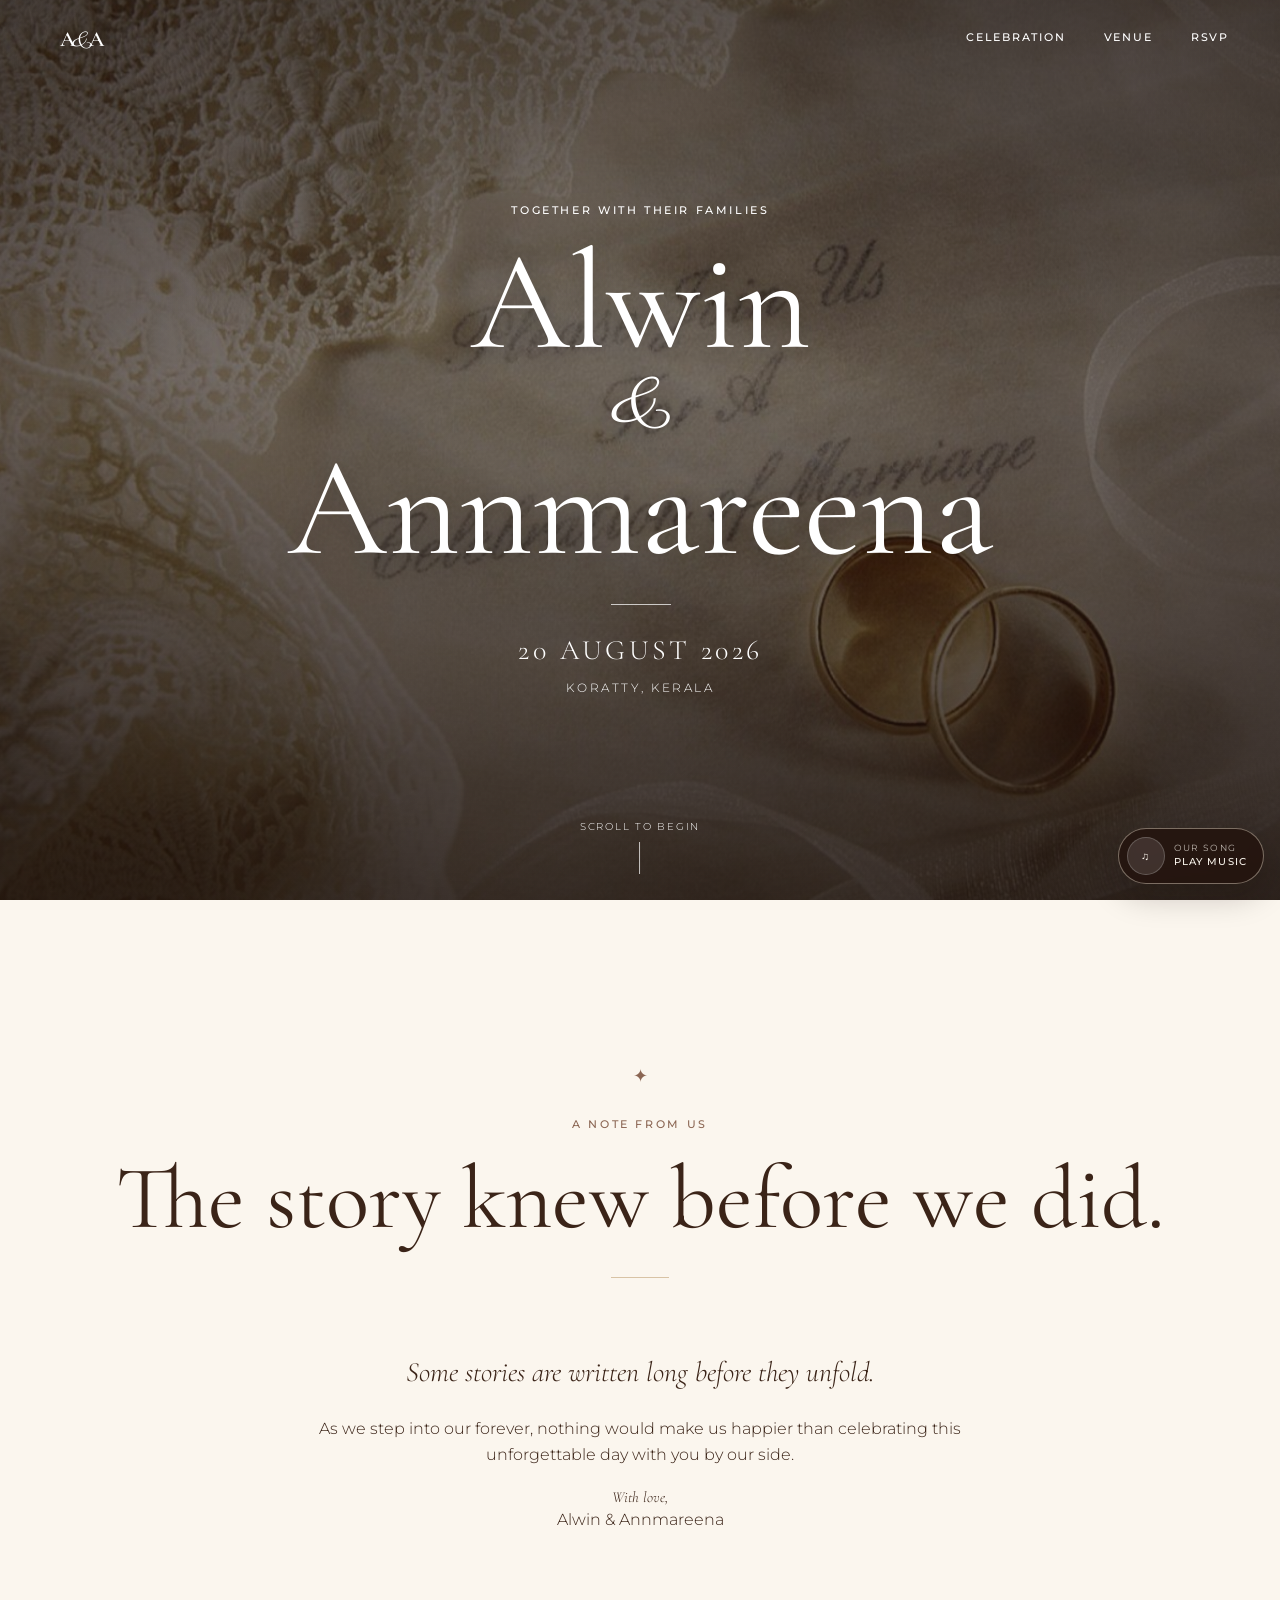
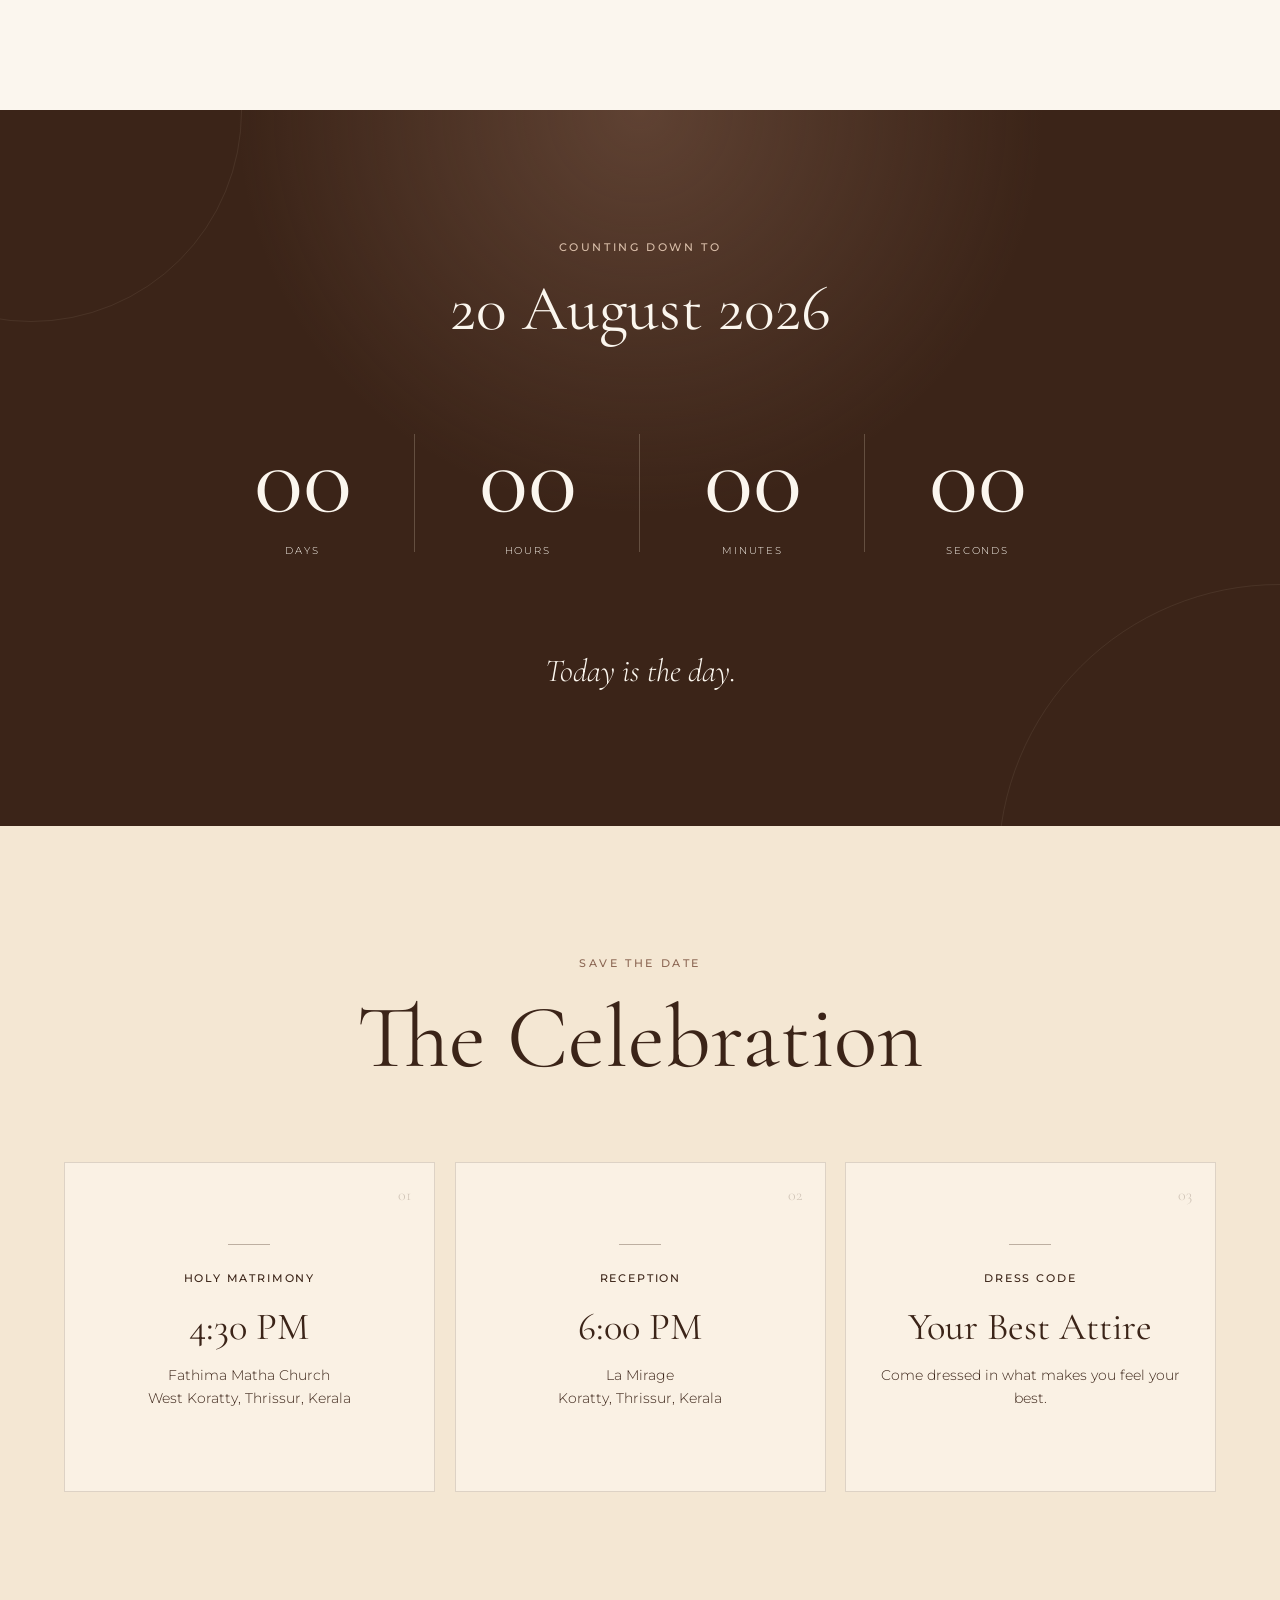
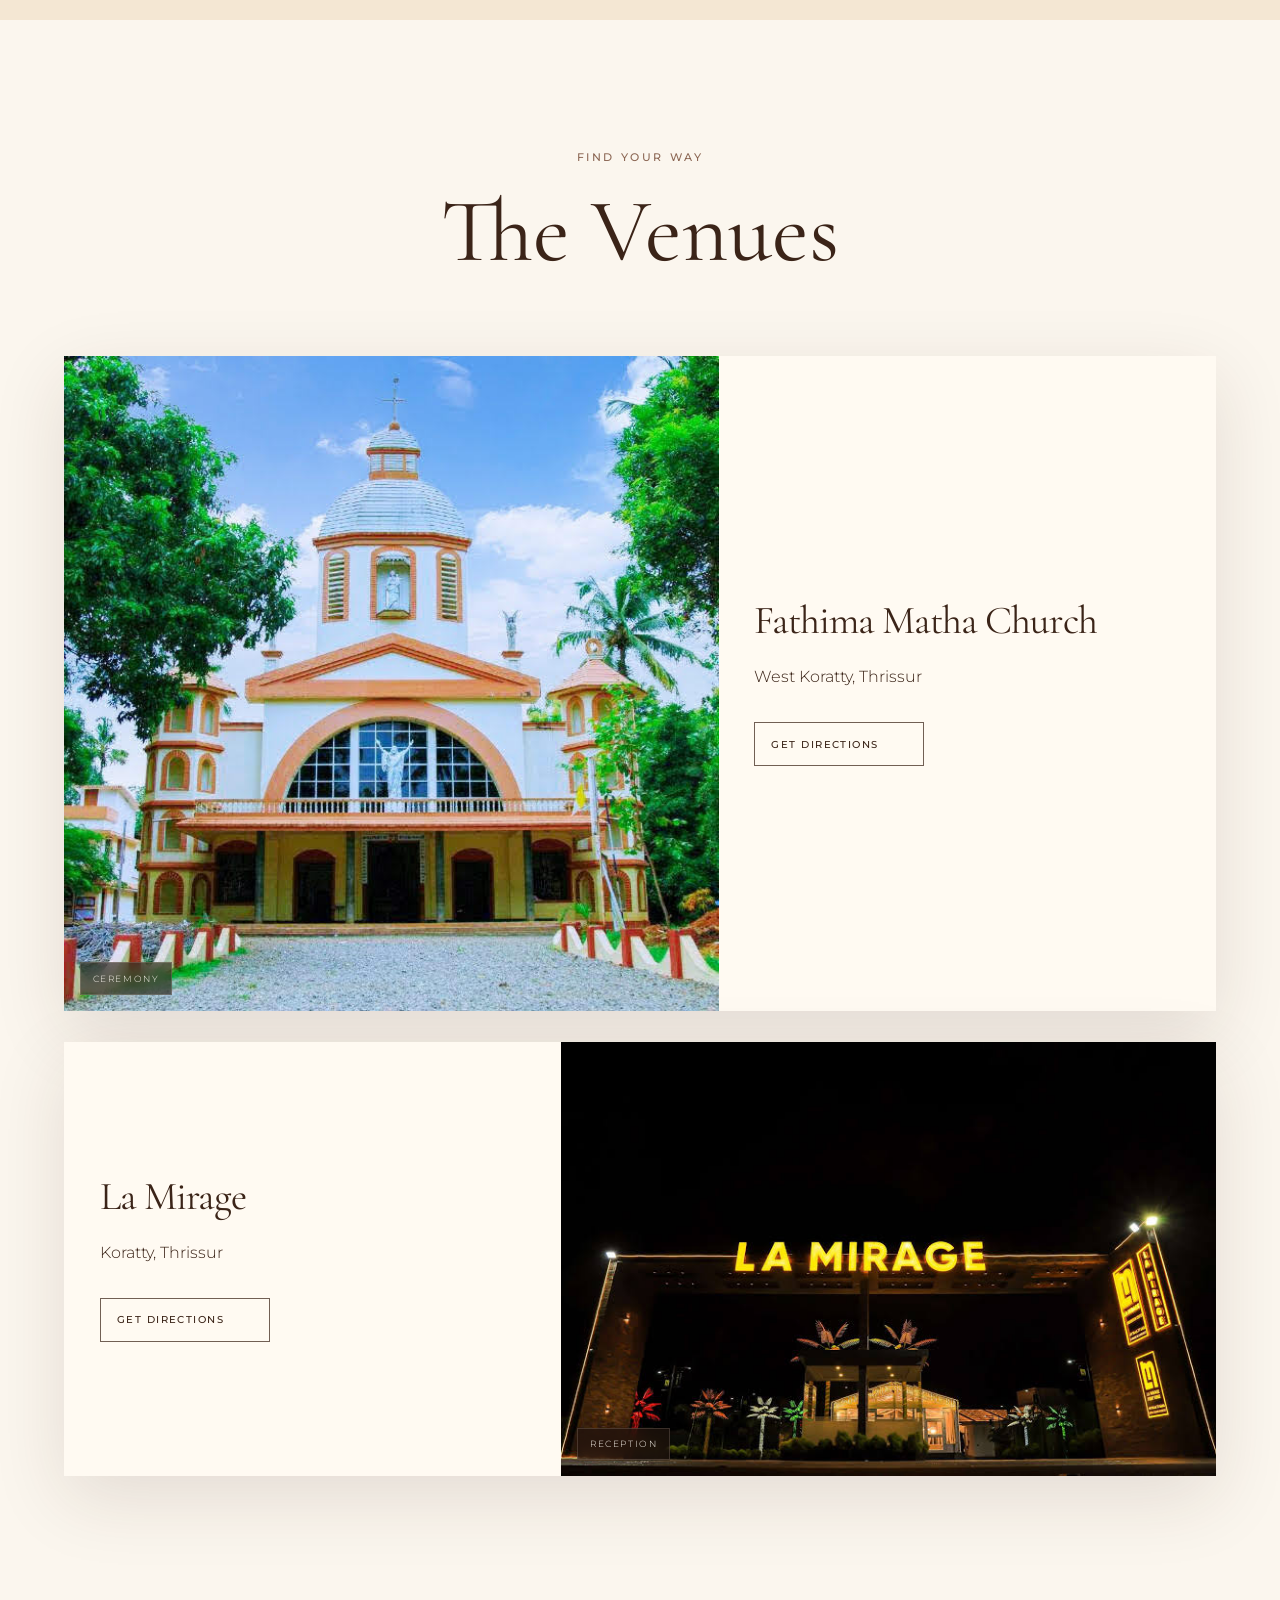
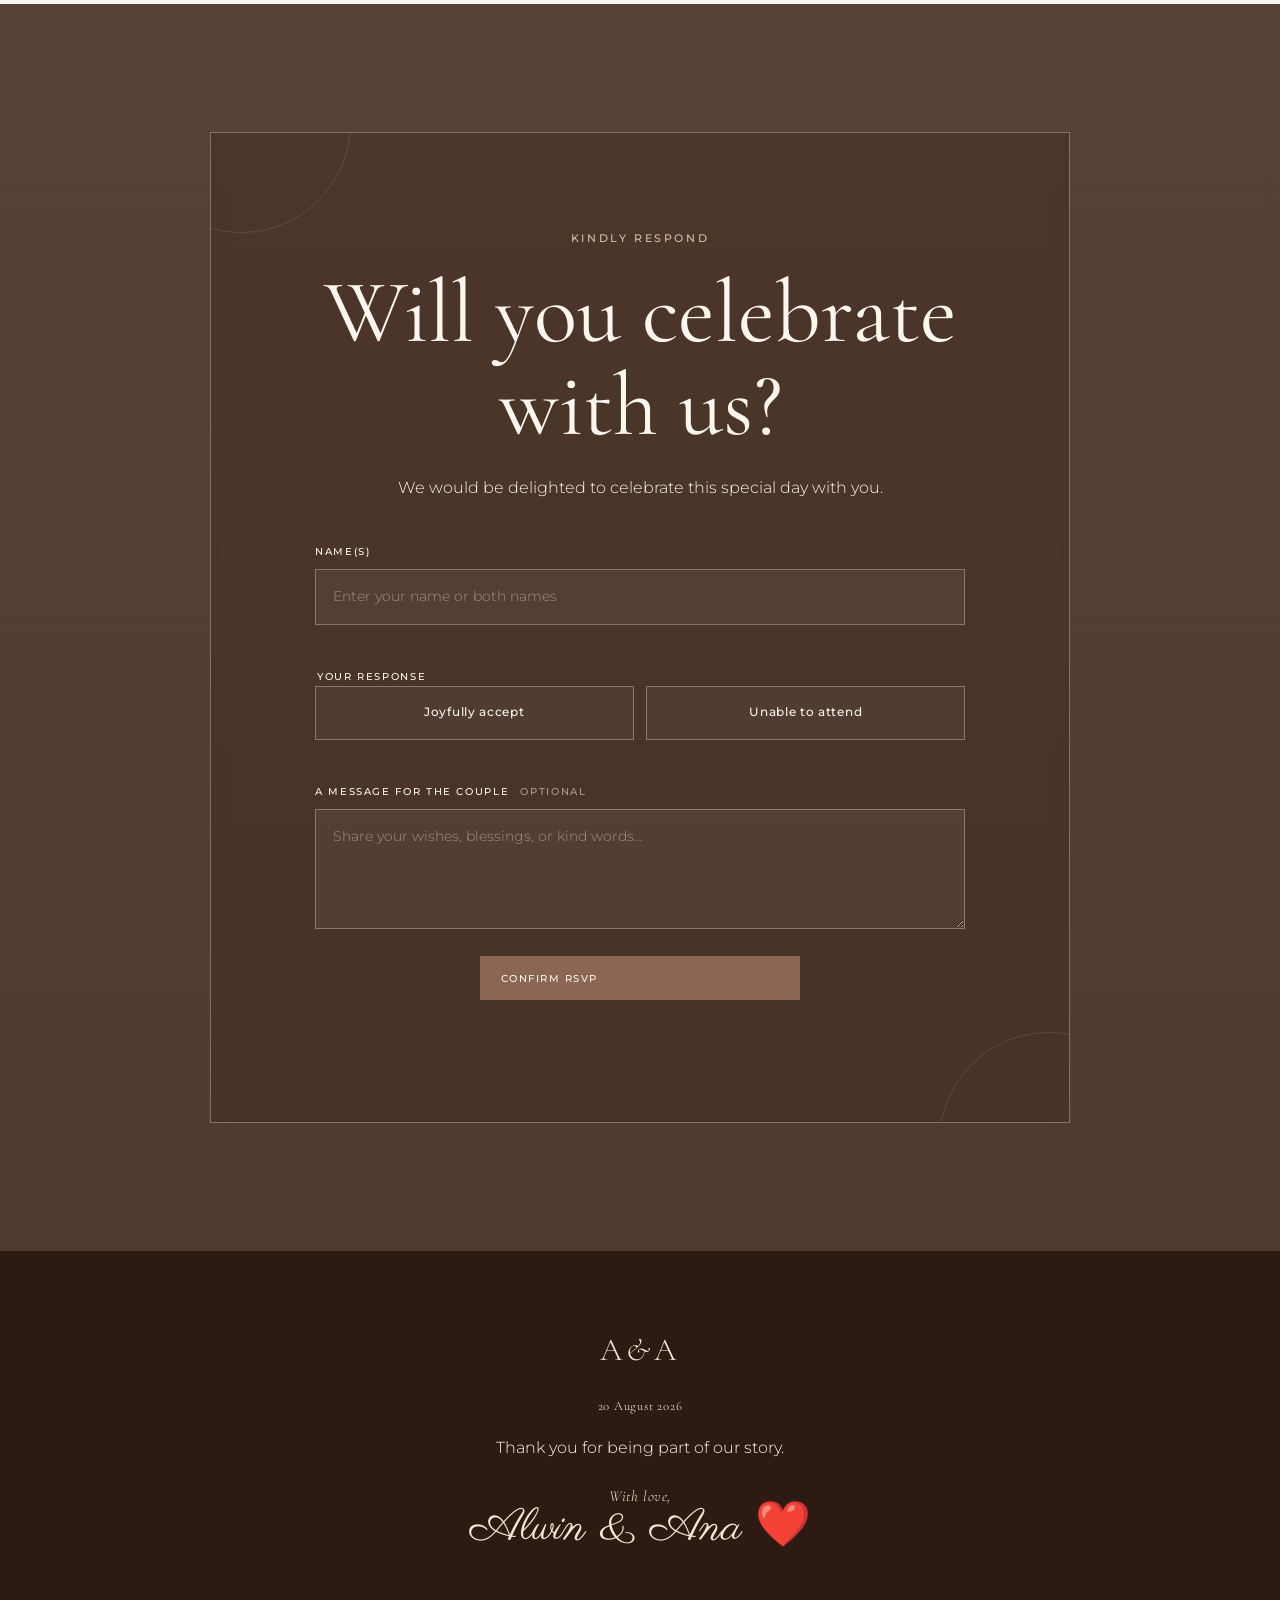
==== index.html @ dc290531 "revert to v10 - 1" ====
<!doctype html>
<html lang="en">
<head>
  <meta charset="utf-8">
  <meta name="viewport" content="width=device-width, initial-scale=1, viewport-fit=cover">
  <meta name="theme-color" content="#24140e">
  <meta name="apple-mobile-web-app-capable" content="yes">
  <meta name="apple-mobile-web-app-status-bar-style" content="black-translucent">
  <meta name="description" content="Celebrate the wedding of Alwin and Annmareena on 20 August 2026 in Koratty, Kerala.">
  <meta property="og:title" content="Alwin & Annmareena — 20 August 2026">
  <meta property="og:description" content="The story knew before we did. Join us as we celebrate our wedding day.">
  <meta property="og:type" content="website">
  <meta property="og:image" content="assets/images/rings-hero.webp">
  <title>Alwin & Annmareena | 20 August 2026</title>

  <link rel="preconnect" href="https://fonts.googleapis.com">
  <link rel="preconnect" href="https://fonts.gstatic.com" crossorigin>
  <link href="https://fonts.googleapis.com/css2?family=Cormorant+Garamond:ital,wght@0,400;0,500;0,600;1,400;1,500&family=Montserrat:wght@300;400;500;600&family=Parisienne&display=swap" rel="stylesheet">
  <link rel="stylesheet" href="styles.css">
</head>
<body>
  <div class="page-progress" aria-hidden="true"><span></span></div>
  <div class="preloader" aria-hidden="true">
    <div class="preloader__rings"><span></span><span></span></div>
    <div class="preloader__mark"><span>A</span><b>&</b><span>A</span></div>
    <p class="preloader__quote">The story knew before we did.</p>
    <p class="preloader__date">20 • 08 • 2026</p>
  </div>

  <header class="site-header" id="siteHeader">
    <a class="monogram" href="#home" aria-label="Back to top"><span>A</span><i>&</i><span>A</span></a>
    <nav aria-label="Main navigation">
      <a href="#celebration">Celebration</a>
      <a href="#venue">Venue</a>
      <a href="#rsvp">RSVP</a>
    </nav>
  </header>

  <main>
    <section class="hero" id="home" aria-label="Wedding introduction">
      <div class="hero__slideshow" aria-hidden="true">
        <div class="hero__slide is-active" style="--hero-image: url('assets/images/hero/hero-1.jpg')"></div>
        <div class="hero__slide" style="--hero-image: url('assets/images/hero/hero-2.jpg')"></div>
        <div class="hero__slide" style="--hero-image: url('assets/images/hero/hero-3.jpg')"></div>
      </div>
      <div class="hero__overlay"></div>
      <div class="hero__grain"></div>
      <div class="hero__content">
        <p class="eyebrow hero-reveal hero-reveal--1">Together with their families</p>
        <h1><span class="hero-reveal hero-reveal--2">Alwin</span><em class="hero-reveal hero-reveal--3">&</em><span class="hero-reveal hero-reveal--4">Annmareena</span></h1>
        <div class="hero__rule hero-reveal hero-reveal--5"></div>
        <p class="hero__date hero-reveal hero-reveal--5">20 August 2026</p>
        <p class="hero__location hero-reveal hero-reveal--5">Koratty, Kerala</p>
      </div>

      <button class="music-button" id="musicButton" type="button" aria-pressed="false" aria-label="Play our song">
        <span class="music-button__disc" aria-hidden="true">♫</span>
        <span class="music-button__text"><small>Our song</small><strong class="music-button__label">Play music</strong></span>
      </button>

      <a class="scroll-cue" href="#quote" aria-label="Scroll to invitation">
        <span>Scroll to begin</span>
        <i></i>
      </a>
    </section>

    <section class="quote-section reveal" id="quote">
      <div class="ornament">✦</div>
      <p class="section-kicker">A note from us</p>
      <h2>The story knew before we did.</h2>
      <span class="short-rule"></span>
      <p class="quote-lead">Some stories are written long before they unfold.</p>
      <p class="quote-copy">As we step into our forever, nothing would make us happier than celebrating this unforgettable day with you by our side.</p>
      <p class="signature"><span>With love,</span> Alwin &amp; Annmareena</p>
    </section>

    <section class="countdown-section reveal" aria-labelledby="countdownTitle">
      <p class="section-kicker">Counting down to</p>
      <h2 id="countdownTitle">20 August 2026</h2>
      <div class="countdown" data-wedding-time="2026-08-20T16:30:00+05:30" role="timer" aria-live="polite">
        <div><strong id="days">00</strong><span>Days</span></div>
        <div><strong id="hours">00</strong><span>Hours</span></div>
        <div><strong id="minutes">00</strong><span>Minutes</span></div>
        <div><strong id="seconds">00</strong><span>Seconds</span></div>
      </div>
      <p class="countdown-note">The celebration wouldn’t be complete without you.</p>
    </section>

    <section class="celebration-section" id="celebration">
      <div class="section-heading reveal">
        <p class="section-kicker">Save the date</p>
        <h2>The Celebration</h2>
      </div>

      <div class="details-grid">
        <article class="detail-card reveal">
          <span class="detail-card__number">01</span>
          <p class="detail-card__type">Holy Matrimony</p>
          <h3>4:30 PM</h3>
          <p>Fathima Matha Church<br>West Koratty, Thrissur, Kerala</p>
        </article>

        <article class="detail-card reveal">
          <span class="detail-card__number">02</span>
          <p class="detail-card__type">Reception</p>
          <h3>6:00 PM</h3>
          <p>La Mirage<br>Koratty, Thrissur, Kerala</p>
        </article>

        <article class="detail-card reveal">
          <span class="detail-card__number">03</span>
          <p class="detail-card__type">Dress Code</p>
          <h3>Your Best Attire</h3>
          <p>Come dressed in what makes you feel your best.</p>
        </article>
      </div>
    </section>

    <section class="venue-section" id="venue">
      <div class="section-heading reveal">
        <p class="section-kicker">Find your way</p>
        <h2>The Venues</h2>
      </div>

      <div class="venue-list">
        <article class="venue-card reveal">
          <div class="venue-card__image">
            <img src="assets/images/church.jpg" alt="Fathima Matha Church exterior" loading="lazy">
            <span class="venue-card__tag">Ceremony</span>
          </div>
          <div class="venue-card__content">
            <p class="section-kicker">Ceremony</p>
            <h3 class="venue-name venue-name--church">Fathima Matha Church</h3>
            <p>West Koratty, Thrissur</p>
            <a class="button" href="https://maps.app.goo.gl/mVEn6FETac7NuXJQ6" target="_blank" rel="noopener noreferrer"><span>Get Directions</span><b aria-hidden="true"></b></a>
          </div>
        </article>

        <article class="venue-card venue-card--reverse reveal">
          <div class="venue-card__image">
            <img src="assets/images/la-mirage.jpg" alt="La Mirage reception venue" loading="lazy">
            <span class="venue-card__tag">Reception</span>
          </div>
          <div class="venue-card__content">
            <p class="section-kicker">Reception</p>
            <h3 class="venue-name venue-name--reception">La Mirage</h3>
            <p>Koratty, Thrissur</p>
            <a class="button" href="https://maps.app.goo.gl/AKp7GL7sriovNhSv9" target="_blank" rel="noopener noreferrer"><span>Get Directions</span><b aria-hidden="true"></b></a>
          </div>
        </article>
      </div>
    </section>

    <section class="rsvp-section" id="rsvp">
      <div class="rsvp-card reveal">
        <div class="rsvp-card__ring rsvp-card__ring--one"></div>
        <div class="rsvp-card__ring rsvp-card__ring--two"></div>

        <div class="rsvp-card__intro">
          <p class="section-kicker">Kindly respond</p>
          <h2>Will you celebrate with us?</h2>
          <p>We would be delighted to celebrate this special day with you.</p>
        </div>

        <form class="rsvp-form" id="rsvpForm" novalidate>
          <div class="form-field">
            <label for="guestNames">Name(s)</label>
            <input id="guestNames" name="names" type="text" autocomplete="name"
                   placeholder="Enter your name or both names" required>
            <small class="field-error" data-error-for="guestNames"></small>
          </div>

          <fieldset class="form-field attendance-field">
            <legend>Your response</legend>
            <div class="attendance-options">
              <label>
                <input type="radio" name="attendance" value="Joyfully accept" required>
                <span>Joyfully accept</span>
              </label>
              <label>
                <input type="radio" name="attendance" value="Unable to attend" required>
                <span>Unable to attend</span>
              </label>
            </div>
            <small class="field-error" data-error-for="attendance"></small>
          </fieldset>

          <div class="form-field">
            <label for="guestMessage">A message for the couple <em>Optional</em></label>
            <textarea id="guestMessage" name="message" rows="4"
                      placeholder="Share your wishes, blessings, or kind words…"></textarea>
          </div>

          <button class="button button--light rsvp-submit" type="submit">
            <span>Confirm RSVP</span><b aria-hidden="true"></b>
          </button>

          <div class="form-status" id="formStatus" role="status" aria-live="polite"></div>
        </form>
      </div>
    </section>
  </main>

  <footer>
    <div class="footer-monogram"><span>A</span><i>&</i><span>A</span></div>
    <p class="footer-date">20 August 2026</p>
    <p>Thank you for being part of our story.</p>
    <p class="signature signature--footer"><span>With love,</span> Alwin &amp; Ana ❤️</p>
  </footer>

  <audio id="weddingAudio" preload="metadata" loop>
    <source src="assets/audio/wedding-song.mp3" type="audio/mpeg">
  </audio>

  <script src="script.js"></script>
</body>
</html>
---- styles.css ----
:root {
  --champagne: #f4e7d3;
  --champagne-light: #fbf6ee;
  --mocha: #8b6653;
  --mocha-dark: #654638;
  --espresso: #3b2418;
  --cream: #fffaf2;
  --shadow: 0 22px 70px rgba(59, 36, 24, 0.12);
  --radius: 2px;
  --serif: "Cormorant Garamond", Georgia, serif;
  --sans: "Montserrat", Arial, sans-serif;
  --script: "Parisienne", cursive;
}

* { box-sizing: border-box; }
html {
  min-height: 100%;
  scroll-behavior: smooth;
  background: var(--espresso-deep);
}
body {
  min-height: 100%;
  margin: 0;
  padding-top: env(safe-area-inset-top, 0px);
  padding-right: env(safe-area-inset-right, 0px);
  padding-bottom: env(safe-area-inset-bottom, 0px);
  padding-left: env(safe-area-inset-left, 0px);
  color: var(--espresso);
  background: var(--champagne-light);
  font-family: var(--sans);
  font-weight: 300;
  line-height: 1.7;
  overflow-x: hidden;
}
body.is-loading { overflow: hidden; }
img { display: block; width: 100%; }
a { color: inherit; }
button, a { -webkit-tap-highlight-color: transparent; }

.preloader {
  position: fixed;
  inset: 0;
  z-index: 9999;
  display: grid;
  place-content: center;
  text-align: center;
  background: var(--espresso);
  color: var(--champagne);
  transition: opacity .7s ease, visibility .7s ease;
}
.preloader.is-hidden { opacity: 0; visibility: hidden; }
.preloader__mark {
  font-family: var(--serif);
  font-size: clamp(3rem, 8vw, 6rem);
  letter-spacing: .12em;
}
.preloader__mark span {
  font-family: var(--script);
  font-size: .75em;
  margin: 0 .15em;
}
.preloader p {
  margin: .8rem 0 0;
  font-family: var(--serif);
  font-style: italic;
  letter-spacing: .04em;
}

.site-header {
  position: fixed;
  top: 0;
  left: 0;
  z-index: 100;
  width: 100%;
  display: flex;
  justify-content: space-between;
  align-items: center;
  padding:
    calc(1.25rem + env(safe-area-inset-top, 0px))
    calc(clamp(1.25rem, 4vw, 4rem) + env(safe-area-inset-right, 0px))
    1.25rem
    calc(clamp(1.25rem, 4vw, 4rem) + env(safe-area-inset-left, 0px));
  color: white;
  transition: background .35s ease, color .35s ease, box-shadow .35s ease, padding .35s ease;
}
.site-header.is-scrolled {
  padding-top: .85rem;
  padding-bottom: .85rem;
  color: var(--espresso);
  background: rgba(251, 246, 238, .92);
  backdrop-filter: blur(16px);
  box-shadow: 0 1px 0 rgba(59,36,24,.08);
}
.monogram {
  position: relative;
  display: inline-flex;
  align-items: center;
  justify-content: center;
  min-width: 62px;
  color: inherit;
  text-decoration: none;
  font-family: var(--serif);
  font-size: 1.35rem;
  font-weight: 600;
  letter-spacing: .02em;
}
.monogram span:first-child { transform: translateX(4px); }
.monogram span:last-child { transform: translateX(-4px); }
.monogram i { position: relative; z-index: 1; font-family: var(--script); font-size: 1.18em; font-weight: 400; color: var(--champagne-deep); transform: translateY(1px); }
.site-header nav { display: flex; gap: clamp(1rem, 3vw, 2.5rem); }
.site-header nav a {
  text-decoration: none;
  text-transform: uppercase;
  letter-spacing: .16em;
  font-size: .68rem;
  font-weight: 500;
}
.site-header nav a::after {
  content: "";
  display: block;
  width: 0;
  height: 1px;
  margin-top: .25rem;
  background: currentColor;
  transition: width .25s ease;
}
.site-header nav a:hover::after { width: 100%; }

.hero {
  position: relative;
  padding-top: env(safe-area-inset-top, 0px);
  padding-bottom: env(safe-area-inset-bottom, 0px);
  min-height: 100svh;
  min-height: 100dvh;
  height: 100svh;
  height: 100dvh;
  display: grid;
  place-items: center;
  overflow: hidden;
  color: white;
  text-align: center;
}
.hero__slideshow {
  position: absolute;
  inset: 0;
  overflow: hidden;
}
.hero__slide {
  position: absolute;
  inset: -3%;
  opacity: 0;
  background-image: var(--hero-image);
  background-position: center;
  background-size: cover;
  transform: scale(1.055);
  transition: opacity 1.8s ease;
  will-change: opacity, transform;
}
.hero__slide.is-active {
  opacity: 1;
  animation: heroKenBurns 10s ease-out forwards;
}
.hero__overlay {
  position: absolute;
  inset: 0;
  background:
    linear-gradient(180deg, rgba(28,16,11,.64), rgba(38,22,15,.50) 42%, rgba(27,15,10,.78)),
    radial-gradient(circle at 50% 45%, transparent 8%, rgba(18,10,7,.46) 100%);
}
.hero__content {
  position: relative;
  z-index: 2;
  padding: 7rem 1.5rem;
  will-change: transform, opacity;
}
.eyebrow, .section-kicker {
  margin: 0 0 1.25rem;
  text-transform: uppercase;
  letter-spacing: .24em;
  font-size: .68rem;
  font-weight: 500;
}
.hero h1 {
  margin: 0;
  display: flex;
  flex-direction: column;
  font-family: var(--serif);
  font-weight: 400;
  line-height: .9;
  font-size: clamp(4rem, 11vw, 9.5rem);
  text-shadow: 0 4px 25px rgba(0,0,0,.22);
}
.hero h1 em {
  margin: .2rem 0 .4rem;
  font-family: var(--script);
  font-size: .55em;
  font-weight: 400;
}
.hero__rule { width: 60px; height: 1px; margin: 2rem auto 1.35rem; background: rgba(255,255,255,.72); }
.hero__date {
  margin: 0;
  font-family: var(--serif);
  font-size: clamp(1.25rem, 3vw, 1.75rem);
  letter-spacing: .12em;
  text-transform: uppercase;
}
.hero__location {
  margin: .3rem 0 0;
  font-size: .72rem;
  text-transform: uppercase;
  letter-spacing: .22em;
}
.music-button {
  position: absolute;
  right: clamp(1rem, 3vw, 2.5rem);
  bottom: clamp(1rem, 3vw, 2rem);
  z-index: 3;
  border: 1px solid rgba(255,255,255,.45);
  border-radius: 999px;
  padding: .7rem 1rem;
  display: inline-flex;
  gap: .55rem;
  align-items: center;
  color: white;
  background: rgba(33,20,14,.28);
  backdrop-filter: blur(8px);
  font: 500 .68rem/1 var(--sans);
  text-transform: uppercase;
  letter-spacing: .12em;
  cursor: pointer;
  transition: transform .25s ease, background .25s ease;
}
.music-button:hover { transform: translateY(-2px); background: rgba(33,20,14,.52); }
.music-button.is-playing .music-button__icon { animation: pulse 1.2s infinite; }
.scroll-cue {
  position: absolute;
  z-index: 3;
  bottom: 1.6rem;
  left: 50%;
  transform: translateX(-50%);
  display: grid;
  place-items: center;
  gap: .45rem;
  color: white;
  text-decoration: none;
  text-transform: uppercase;
  letter-spacing: .18em;
  font-size: .6rem;
}
.scroll-cue i {
  display: block;
  width: 1px;
  height: 32px;
  background: rgba(255,255,255,.72);
  transform-origin: top;
  animation: scrollLine 1.8s ease-in-out infinite;
}

.quote-section,
.countdown-section,
.celebration-section,
.venue-section,
.rsvp-section {
  padding: clamp(5.5rem, 10vw, 9rem) clamp(1.25rem, 5vw, 5rem);
}
.quote-section {
  min-height: 90vh;
  display: grid;
  align-content: center;
  justify-items: center;
  text-align: center;
  background: var(--champagne-light);
}
.ornament { color: var(--mocha); font-size: 1.1rem; margin-bottom: 1.5rem; }
.quote-section h2,
.section-heading h2,
.countdown-section h2,
.rsvp-card h2 {
  margin: 0;
  font-family: var(--serif);
  font-size: clamp(2.8rem, 7vw, 6rem);
  font-weight: 400;
  line-height: 1.03;
}
.quote-lead {
  margin: 2.4rem auto 1.2rem;
  font-family: var(--serif);
  font-style: italic;
  font-size: clamp(1.3rem, 2.5vw, 1.75rem);
}
.quote-copy { max-width: 670px; margin: 0 auto; font-size: .98rem; }
.signature span {
  display: block;
  margin-bottom: -.3rem;
  font-family: var(--serif);
  font-size: .95rem;
  font-style: italic;
}

.countdown-section {
  text-align: center;
  color: var(--champagne-light);
  background: var(--espresso);
}
.countdown-section .section-kicker { color: #d9bea9; }
.countdown-section h2 { font-size: clamp(2.5rem, 5vw, 4.5rem); }
.countdown {
  max-width: 900px;
  margin: clamp(2.5rem, 6vw, 5rem) auto;
  display: grid;
  grid-template-columns: repeat(4, 1fr);
}
.countdown div {
  position: relative;
  padding: .5rem;
}
.countdown div:not(:last-child)::after {
  content: "";
  position: absolute;
  right: 0;
  top: 10%;
  width: 1px;
  height: 80%;
  background: rgba(244,231,211,.22);
}
.countdown strong {
  display: block;
  font-family: var(--serif);
  font-size: clamp(3rem, 8vw, 6.5rem);
  font-weight: 400;
  line-height: 1;
}
.countdown span {
  display: block;
  margin-top: .8rem;
  text-transform: uppercase;
  letter-spacing: .18em;
  font-size: .62rem;
}
.countdown-note {
  margin: 0 auto;
  font-family: var(--serif);
  font-style: italic;
  font-size: clamp(1.35rem, 3vw, 2rem);
}

.celebration-section { background: var(--champagne); }
.section-heading {
  max-width: 760px;
  margin: 0 auto clamp(3rem, 6vw, 5rem);
  text-align: center;
}
.section-heading .section-kicker { color: var(--mocha); }
.details-grid {
  max-width: 1200px;
  margin: 0 auto;
  display: grid;
  grid-template-columns: repeat(3, 1fr);
  gap: 1.25rem;
}
.detail-card {
  min-height: 360px;
  padding: clamp(2rem, 4vw, 3.5rem) 2rem;
  display: flex;
  flex-direction: column;
  justify-content: center;
  text-align: center;
  border: 1px solid rgba(59,36,24,.15);
  background: rgba(255,250,242,.54);
  transition: transform .3s ease, box-shadow .3s ease, background .3s ease;
}
.detail-card:hover { transform: translateY(-7px); box-shadow: var(--shadow); background: var(--cream); }
.detail-card__icon { color: var(--mocha); font-size: 1.2rem; }
.detail-card__type {
  margin: 1.2rem 0 .8rem;
  text-transform: uppercase;
  letter-spacing: .17em;
  font-size: .67rem;
  font-weight: 500;
}
.detail-card h3 {
  margin: 0 0 1rem;
  font: 400 clamp(2rem, 3vw, 3rem)/1.05 var(--serif);
}
.detail-card p:last-child { margin: 0; font-size: .85rem; }

.venue-section { background: var(--champagne-light); }
.venue-list { max-width: 1180px; margin: 0 auto; display: grid; gap: 2rem; }
.venue-card {
  display: grid;
  grid-template-columns: 1.35fr 1fr;
  min-height: 450px;
  background: var(--cream);
  box-shadow: var(--shadow);
}
.venue-card--reverse { grid-template-columns: 1fr 1.35fr; }
.venue-card--reverse .venue-card__image { order: 2; }
.venue-card__image { overflow: hidden; }
.venue-card__image img {
  height: 100%;
  object-fit: cover;
  transition: transform .8s ease;
}
.venue-card:hover img { transform: scale(1.025); }
.venue-card__content {
  padding: clamp(2.4rem, 5vw, 5rem);
  display: flex;
  flex-direction: column;
  justify-content: center;
}
.venue-card__content .section-kicker { color: var(--mocha); }
.venue-card h3 {
  margin: 0;
  font: 400 clamp(2.5rem, 5vw, 4.5rem)/1 var(--serif);
}
.venue-card__content > p:not(.section-kicker) { margin: 1rem 0 2rem; }
.button {
  width: fit-content;
  min-width: 170px;
  padding: .9rem 1.25rem;
  border: 1px solid var(--espresso);
  text-align: center;
  text-decoration: none;
  text-transform: uppercase;
  letter-spacing: .14em;
  font-size: .65rem;
  font-weight: 500;
  transition: color .25s ease, background .25s ease, transform .25s ease;
}
.button:hover { color: var(--champagne-light); background: var(--espresso); transform: translateY(-2px); }

.rsvp-section {
  display: grid;
  place-items: center;
  min-height: 78vh;
  text-align: center;
  background:
    linear-gradient(rgba(59,36,24,.86), rgba(59,36,24,.89)),
    url("assets/images/rings-hero.webp") center/cover fixed;
}
.rsvp-card {
  width: min(760px, 100%);
  padding: clamp(3rem, 8vw, 6rem) clamp(1.5rem, 6vw, 5rem);
  color: var(--champagne-light);
  border: 1px solid rgba(244,231,211,.35);
  background: rgba(59,36,24,.35);
  backdrop-filter: blur(8px);
}
.rsvp-card .section-kicker { color: #d9bea9; }
.rsvp-card p:not(.section-kicker) { max-width: 520px; margin: 1.4rem auto 2.3rem; }
.button--light { margin: 0 auto; color: var(--champagne-light); border-color: var(--champagne-light); }
.button--light:hover { color: var(--espresso); background: var(--champagne-light); }


.rsvp-card { width: min(860px, 100%); }
.rsvp-card__intro { max-width: 650px; margin: 0 auto; }
.rsvp-form {
  max-width: 650px;
  margin: 2.6rem auto 0;
  display: grid;
  gap: 1.4rem;
  text-align: left;
}
.form-field {
  display: grid;
  gap: .55rem;
  margin: 0;
  padding: 0;
  border: 0;
}
.form-field label,
.form-field legend {
  color: var(--champagne-light);
  font-size: .64rem;
  font-weight: 500;
  letter-spacing: .16em;
  text-transform: uppercase;
}
.form-field label em {
  margin-left: .4rem;
  font-style: normal;
  opacity: .55;
}
.form-field input[type="text"],
.form-field textarea {
  width: 100%;
  border: 1px solid rgba(244,231,211,.34);
  border-radius: 0;
  padding: 1rem 1.05rem;
  color: var(--champagne-light);
  background: rgba(255,255,255,.055);
  outline: none;
  font: 300 .9rem/1.5 var(--sans);
  transition: border-color .25s ease, background .25s ease, box-shadow .25s ease;
}
.form-field textarea { resize: vertical; min-height: 118px; }
.form-field input::placeholder,
.form-field textarea::placeholder { color: rgba(244,231,211,.48); }
.form-field input:focus,
.form-field textarea:focus {
  border-color: var(--champagne-deep);
  background: rgba(255,255,255,.08);
  box-shadow: 0 0 0 3px rgba(223,198,168,.10);
}
.attendance-options {
  display: grid;
  grid-template-columns: repeat(2, 1fr);
  gap: .8rem;
}
.attendance-options label { position: relative; cursor: pointer; }
.attendance-options input {
  position: absolute;
  opacity: 0;
  pointer-events: none;
}
.attendance-options span {
  min-height: 54px;
  padding: .85rem 1rem;
  display: grid;
  place-items: center;
  border: 1px solid rgba(244,231,211,.34);
  color: var(--champagne-light);
  background: rgba(255,255,255,.045);
  text-align: center;
  font-size: .72rem;
  letter-spacing: .06em;
  text-transform: none;
  transition: color .25s ease, background .25s ease, border-color .25s ease;
}
.attendance-options input:checked + span {
  color: var(--espresso);
  border-color: var(--champagne-light);
  background: var(--champagne-light);
}
.rsvp-submit {
  width: 100%;
  max-width: 320px;
  margin: .3rem auto 0;
  border-radius: 0;
  cursor: pointer;
  font-family: var(--sans);
}
.rsvp-submit:disabled { cursor: wait; opacity: .62; }
.form-status { min-height: 0; margin: .2rem 0 0 !important; text-align: center; font-size: .78rem; }
.form-status.is-success, .form-status.is-error { padding: 1rem 1.1rem; border: 1px solid rgba(244,231,211,.28); background: rgba(255,255,255,.06); }
.form-status.is-success { color: #f4e7d3; }
.form-status.is-error, .field-error { color: #ffd2c8; }
.form-status strong { display: block; margin-bottom: .2rem; font-family: var(--serif); font-size: 1.2rem; font-weight: 500; }
.form-status span { display: block; opacity: .88; }
.field-error { min-height: 1.1em; font-size: .68rem; }
.form-field.has-error input[type="text"],
.form-field.has-error textarea,
.attendance-field.has-error .attendance-options span { border-color: #ffd2c8; }

footer {
  padding: 4.5rem 1.25rem;
  text-align: center;
  color: var(--champagne-light);
  background: #2d1a12;
}
.footer-date {
  margin: 0 0 .6rem;
  font-family: var(--serif);
  font-size: 1.45rem;
  letter-spacing: .14em;
}
footer > p:nth-child(2) { margin: 0; font-size: .8rem; letter-spacing: .06em; }
.signature--footer { margin-top: 1.7rem; color: var(--champagne); }

.reveal {
  opacity: 0;
  transform: translateY(28px);
  transition: opacity .9s ease, transform .9s ease;
}
.reveal.is-visible { opacity: 1; transform: none; }

@keyframes heroZoom { to { transform: scale(1); } }
@keyframes scrollLine {
  0%, 100% { transform: scaleY(.25); opacity: .45; }
  50% { transform: scaleY(1); opacity: 1; }
}
@keyframes pulse { 50% { transform: scale(1.18); } }

@media (max-width: 820px) {
  .site-header nav { display: none; }
  .hero h1 { font-size: clamp(4rem, 20vw, 7rem); }
  .music-button__label { display: none; }
  .music-button { width: 44px; height: 44px; justify-content: center; padding: 0; }
  .scroll-cue { display: none; }

  .countdown { grid-template-columns: repeat(2, 1fr); gap: 2rem 0; }
  .countdown div:nth-child(2)::after { display: none; }
  .countdown div::after { height: 70%; top: 15%; }

  .details-grid { grid-template-columns: 1fr; }
  .detail-card { min-height: 300px; }

  .venue-card,
  .venue-card--reverse { grid-template-columns: 1fr; }
  .venue-card--reverse .venue-card__image { order: 0; }
  .venue-card__image { min-height: 300px; }
  .venue-card__content { text-align: center; align-items: center; }
  .rsvp-section { background-attachment: scroll; }
}

@media (max-width: 520px) {
  .site-header { padding-left: 1rem; padding-right: 1rem; }
  .hero__content { padding-top: 5.5rem; }
  .hero h1 { line-height: .92; }
  .quote-copy { font-size: .9rem; }
  .countdown strong { font-size: 3.6rem; }
  .venue-card__image { min-height: 240px; }
}

@media (prefers-reduced-motion: reduce) {
  html { scroll-behavior: auto; }
  *, *::before, *::after {
    animation-duration: .01ms !important;
    animation-iteration-count: 1 !important;
    transition-duration: .01ms !important;
  }
  .reveal { opacity: 1; transform: none; }
}


/* Version 2 polish */
.page-progress{position:fixed;inset:0 0 auto;z-index:1000;height:2px;pointer-events:none}.page-progress span{display:block;width:0;height:100%;background:var(--champagne)}
.preloader__rings{position:relative;width:84px;height:46px;margin:0 auto 1.1rem}.preloader__rings span{position:absolute;width:42px;height:42px;border:1px solid #d8c3a5;border-radius:50%;animation:ringBreathe 1.8s ease-in-out infinite alternate}.preloader__rings span:first-child{left:8px}.preloader__rings span:last-child{right:8px;animation-delay:.25s}
.hero__grain{position:absolute;inset:0;opacity:.12;mix-blend-mode:soft-light;background-image:repeating-radial-gradient(circle at 0 0,transparent 0,rgba(255,255,255,.08) 1px,transparent 2px,transparent 4px)}
.music-button{padding:.5rem 1rem .5rem .5rem}.music-button__disc{width:38px;height:38px;display:grid;place-items:center;border-radius:50%;background:rgba(255,255,255,.12);border:1px solid rgba(255,255,255,.2)}.music-button__text{display:grid;text-align:left;line-height:1.1}.music-button__text small{font:400 .54rem/1 var(--sans);text-transform:uppercase;letter-spacing:.16em;opacity:.7}.music-button__text strong{margin-top:.28rem;font:500 .65rem/1 var(--sans);text-transform:uppercase;letter-spacing:.11em}.music-button.is-playing .music-button__disc{animation:spin 5s linear infinite}
.short-rule{display:block;width:58px;height:1px;margin:2rem auto;background:#d8c3a5}.quote-section .section-kicker{color:var(--mocha)}
.countdown-section{position:relative;overflow:hidden;background:radial-gradient(circle at 50% 0%,rgba(139,102,83,.45),transparent 42%),var(--espresso)}.countdown-section:before,.countdown-section:after{content:"";position:absolute;border:1px solid rgba(241,225,200,.08);border-radius:50%}.countdown-section:before{width:420px;height:420px;top:-210px;left:-180px}.countdown-section:after{width:560px;height:560px;right:-280px;bottom:-320px}.countdown-section>*{position:relative;z-index:1}
.detail-card{position:relative;overflow:hidden}.detail-card__number{position:absolute;top:1.2rem;right:1.4rem;font-family:var(--serif);font-size:1.2rem;color:rgba(59,36,24,.22)}
.venue-card__image{position:relative}.venue-card__tag{position:absolute;left:1rem;bottom:1rem;padding:.55rem .8rem;color:white;background:rgba(36,20,14,.62);backdrop-filter:blur(8px);font-size:.58rem;text-transform:uppercase;letter-spacing:.16em}
.button{display:inline-flex;align-items:center;justify-content:space-between;gap:1.5rem}.button b{font-size:.9rem;font-weight:400;transition:transform .25s ease}.button:hover b{transform:translate(2px,-2px)}
.rsvp-card{position:relative;overflow:hidden}.rsvp-card>*{position:relative;z-index:1}.rsvp-card__ring{position:absolute;width:220px;height:220px;border:1px solid rgba(241,225,200,.12);border-radius:50%;z-index:0}.rsvp-card__ring--one{top:-120px;left:-80px}.rsvp-card__ring--two{right:-90px;bottom:-130px}.footer-monogram{margin-bottom:1.2rem;font-family:var(--serif);font-size:2rem;letter-spacing:.12em;color:var(--champagne)}
@keyframes spin{to{transform:rotate(360deg)}}@keyframes ringBreathe{to{transform:scale(1.08);opacity:.55}}
@media(max-width:820px){.music-button__text{display:none}.music-button{width:48px;height:48px;justify-content:center;padding:0}.music-button__disc{width:36px;height:36px}}

@media (max-width: 520px) {
  .hero {
    width: 100%;
    min-height: 100svh;
    min-height: 100dvh;
    height: 100svh;
    height: 100dvh;
  }

  .hero__content {
    width: 100%;
    max-width: 100vw;
    padding-left: .55rem;
    padding-right: .55rem;
    overflow: visible;
  }

  .hero h1 {
    width: 100%;
    max-width: 100%;
    align-items: center;
    font-size: clamp(3rem, 14.2vw, 4.25rem);
    line-height: .94;
  }

  .hero__name {
    width: 100%;
    font-size: 1em;
    letter-spacing: -.04em;
    transform: scaleX(.94);
    transform-origin: center;
  }

  .venue-card__image {
    min-height: 0;
    aspect-ratio: 16 / 10;
  }

  .venue-card__content {
    min-height: 250px;
    padding-top: 2.2rem;
    padding-bottom: 2.2rem;
  }

  .attendance-options { grid-template-columns: 1fr; }
  .rsvp-card { padding-left: 1.15rem; padding-right: 1.15rem; }
}


/* Version 4: safe-area and viewport polish */
@supports (padding: max(0px)) {
  .site-header {
    padding-top: max(1.1rem, env(safe-area-inset-top));
  }

  .music-button {
    right: max(clamp(1rem, 3vw, 2.5rem), env(safe-area-inset-right));
    bottom: max(clamp(1rem, 3vw, 2rem), env(safe-area-inset-bottom));
  }

  .scroll-cue {
    bottom: max(1.6rem, env(safe-area-inset-bottom));
  }

  footer {
    padding-bottom: calc(5rem + env(safe-area-inset-bottom, 0px));
  }
}

/* Avoid body safe-area padding shrinking the full-bleed hero. */
body {
  padding: 0;
}

.hero,
.rsvp-section,
footer {
  padding-left: env(safe-area-inset-left, 0px);
  padding-right: env(safe-area-inset-right, 0px);
}


/* Version 6 — final invitation polish */
.preloader__mark {
  display: inline-flex;
  align-items: center;
  justify-content: center;
  letter-spacing: .02em;
  animation: preloaderMark 1.8s ease both;
}
.preloader__mark span:first-child { transform: translateX(8px); }
.preloader__mark span:last-child { transform: translateX(-8px); }
.preloader__mark b {
  position: relative;
  z-index: 1;
  color: var(--champagne-deep);
}
.preloader__date {
  margin-top: .75rem !important;
  font-family: var(--serif) !important;
  font-style: normal !important;
  font-size: .8rem;
  letter-spacing: .28em !important;
  animation: preloaderDate 1.8s .25s ease both;
}
@keyframes preloaderMark {
  0% { opacity: 0; transform: translateY(8px); }
  45%, 72% { opacity: 1; transform: none; }
  100% { opacity: .25; transform: translateY(-3px); }
}
@keyframes preloaderDate {
  0%, 30% { opacity: 0; transform: translateY(6px); }
  65%, 100% { opacity: 1; transform: none; }
}

/* Typography-only celebration cards */
.detail-card {
  min-height: 330px;
}
.detail-card__number {
  font-size: 1rem;
}
.detail-card__type {
  margin-top: 0;
}
.detail-card h3 {
  margin-top: .4rem;
}
.detail-card::before {
  content: "";
  width: 42px;
  height: 1px;
  margin: 0 auto 1.55rem;
  background: rgba(59,36,24,.32);
}

/* Editorial venue treatment */
.venue-list {
  gap: clamp(4rem, 8vw, 7rem);
}
.venue-card,
.venue-card--reverse {
  grid-template-columns: 1fr;
  min-height: 0;
  max-width: 920px;
  margin: 0 auto;
  background: transparent;
  box-shadow: none;
}
.venue-card--reverse .venue-card__image {
  order: 0;
}
.venue-card__image {
  width: 100%;
  aspect-ratio: 16 / 9;
  min-height: 0;
}
.venue-card__image::after {
  background:
    linear-gradient(180deg, rgba(36,20,14,.02), rgba(36,20,14,.26)),
    linear-gradient(90deg, rgba(59,36,24,.08), transparent 55%);
}
.venue-card__tag {
  left: 50%;
  bottom: 1.1rem;
  transform: translateX(-50%);
  white-space: nowrap;
}
.venue-card__content {
  min-height: 0;
  padding: clamp(2rem, 5vw, 3.2rem) 1rem 0;
  align-items: center;
  text-align: center;
}
.venue-card__content .section-kicker {
  margin-bottom: .9rem;
}
.venue-card h3 {
  max-width: 100%;
  font-size: clamp(2.7rem, 6vw, 5rem);
}
.venue-address {
  margin: 1.1rem 0 2rem !important;
  font-size: .8rem;
  line-height: 1.8;
  letter-spacing: .08em;
  text-transform: uppercase;
}

/* Form controls: explicitly remove browser blue styling */
.rsvp-form input,
.rsvp-form textarea,
.rsvp-form button {
  -webkit-appearance: none;
  appearance: none;
}
.attendance-options input {
  accent-color: var(--champagne);
}
.rsvp-submit,
.rsvp-submit:visited,
.rsvp-submit:focus,
.rsvp-submit:active {
  color: var(--champagne-light);
  border-color: var(--champagne-light);
  background: transparent;
  outline: none;
  box-shadow: none;
}
.rsvp-submit:hover {
  color: var(--espresso);
  border-color: var(--champagne-light);
  background: var(--champagne-light);
}
.rsvp-submit:focus-visible {
  box-shadow: 0 0 0 3px rgba(244,231,211,.18);
}

/* One unified editorial action style */
.venue-card .button {
  color: var(--espresso);
  border-color: rgba(59,36,24,.72);
}
.venue-card .button:hover {
  color: var(--champagne-light);
  background: var(--espresso);
}

@media (max-width: 820px) {
  .venue-list {
    gap: 4.5rem;
  }
  .venue-card__image {
    aspect-ratio: 4 / 3;
  }
  .venue-card__content {
    padding-top: 1.8rem;
  }
  .detail-card {
    min-height: 280px;
  }
}

@media (max-width: 520px) {
  .venue-card__image {
    aspect-ratio: 4 / 3;
  }
  .venue-card h3 {
    font-size: clamp(2.55rem, 13vw, 3.7rem);
  }
  .venue-address {
    margin-bottom: 1.6rem !important;
  }
  .rsvp-submit {
    max-width: 100%;
  }
}


/* Version 7 — compact venues, fixed music control, stronger RSVP states */

/* Keep the music control available throughout the invitation. */
.music-button {
  position: fixed;
  z-index: 240;
  right: max(1rem, env(safe-area-inset-right, 0px));
  bottom: max(1rem, env(safe-area-inset-bottom, 0px));
  color: var(--champagne-light);
  border-color: rgba(244,231,211,.42);
  background: rgba(36,20,14,.88);
  box-shadow: 0 12px 32px rgba(20,10,6,.22);
}
.music-button:hover {
  color: var(--champagne-light);
  background: rgba(59,36,24,.96);
}
.music-button:focus-visible {
  outline: 2px solid var(--champagne-deep);
  outline-offset: 3px;
}

/* Return venues to the compact editorial-card layout. */
.venue-list {
  max-width: 1180px;
  gap: 2rem;
}
.venue-card,
.venue-card--reverse {
  max-width: none;
  min-height: 380px;
  margin: 0;
  display: grid;
  grid-template-columns: 1.25fr .95fr;
  background: var(--cream);
  box-shadow: var(--shadow);
}
.venue-card--reverse {
  grid-template-columns: .95fr 1.25fr;
}
.venue-card--reverse .venue-card__image {
  order: 2;
}
.venue-card__image {
  width: auto;
  min-height: 380px;
  aspect-ratio: auto;
}
.venue-card__content {
  min-height: 380px;
  padding: clamp(2.2rem, 4vw, 4rem);
  align-items: flex-start;
  text-align: left;
}
.venue-card h3 {
  font-size: clamp(2.5rem, 4.5vw, 4.2rem);
}
.venue-address {
  margin: 1rem 0 1.8rem !important;
  text-align: left;
}
.venue-card__tag {
  left: 1rem;
  bottom: 1rem;
  transform: none;
}

/* Footer closing should read like a handwritten signature again. */
.signature--footer {
  margin-top: 1.7rem;
  color: var(--champagne);
  font-family: var(--script);
  font-size: clamp(2rem, 5vw, 2.8rem);
  line-height: 1.05;
}
.signature--footer span {
  margin-bottom: .05rem;
  font-family: var(--serif);
  font-size: .95rem;
  letter-spacing: .04em;
}

/* RSVP action remains mocha at every interaction state — never browser blue/white. */
.rsvp-submit,
.rsvp-submit:link,
.rsvp-submit:visited,
.rsvp-submit:hover,
.rsvp-submit:focus,
.rsvp-submit:active {
  color: var(--champagne-light) !important;
  border-color: var(--mocha) !important;
  background: var(--mocha) !important;
  -webkit-tap-highlight-color: transparent;
}
.rsvp-submit:hover {
  background: var(--mocha-dark) !important;
  border-color: var(--mocha-dark) !important;
}
.rsvp-submit:active {
  transform: translateY(1px);
  background: #563a2f !important;
}
.rsvp-submit b,
.rsvp-submit b::after {
  color: currentColor;
}

/* Clear visual validation, without aggressive browser-default colours. */
.form-field.has-error input[type="text"],
.form-field.has-error textarea,
.attendance-field.has-error .attendance-options span {
  border-color: #efb7aa !important;
  box-shadow: 0 0 0 2px rgba(239,183,170,.12);
}
.field-error {
  display: block;
  color: #ffd2c8;
}
.rsvp-form input:invalid,
.rsvp-form textarea:invalid {
  box-shadow: none;
}

@media (max-width: 820px) {
  .venue-card,
  .venue-card--reverse {
    grid-template-columns: 1fr;
    min-height: 0;
  }
  .venue-card--reverse .venue-card__image {
    order: 0;
  }
  .venue-card__image {
    min-height: 240px;
    aspect-ratio: 16 / 10;
  }
  .venue-card__content {
    min-height: 0;
    padding: 2rem 1.4rem 2.3rem;
    align-items: center;
    text-align: center;
  }
  .venue-address {
    text-align: center;
  }
  .music-button {
    width: 48px;
    height: 48px;
    padding: 0;
    justify-content: center;
  }
}

@media (max-width: 520px) {
  .venue-list {
    gap: 2.4rem;
  }
  .venue-card__image {
    min-height: 220px;
    aspect-ratio: 4 / 3;
  }
  .venue-card h3 {
    font-size: clamp(2.45rem, 12vw, 3.5rem);
  }
}

@media (hover: none) {
  .rsvp-submit:hover {
    color: var(--champagne-light) !important;
    border-color: var(--mocha) !important;
    background: var(--mocha) !important;
    transform: none;
  }
}


/* Version 8 — compact venue cards and restored elegant opening */

/* Venue image frame: shorter and more restrained */
.venue-card,
.venue-card--reverse {
  min-height: 320px;
}
.venue-card__image {
  min-height: 320px;
}
.venue-card__content {
  min-height: 320px;
  padding: clamp(1.8rem, 3.2vw, 3rem);
}
.venue-card h3 {
  margin-bottom: .35rem;
  font-size: clamp(2.15rem, 3.8vw, 3.35rem);
  line-height: .9;
}
.venue-card__content .section-kicker {
  margin-bottom: .65rem;
}
.venue-address {
  margin: .85rem 0 1.45rem !important;
  font-size: .74rem;
  line-height: 1.65;
}

/* The overlay label has been removed; keep images clean */
.venue-card__tag {
  display: none !important;
}

/* Elegant opening sequence */
.preloader__quote {
  margin: .55rem 0 0;
  color: var(--champagne);
  font-family: var(--serif);
  font-size: clamp(1.15rem, 2.4vw, 1.55rem);
  font-style: italic;
  font-weight: 400;
  letter-spacing: .035em;
  opacity: 0;
  animation: preloaderQuote 2.2s .35s ease both;
}
.preloader__date {
  margin-top: .85rem !important;
  opacity: 0;
  animation: preloaderDateElegant 2.2s .75s ease both;
}
@keyframes preloaderQuote {
  0%, 15% { opacity: 0; transform: translateY(6px); }
  42%, 78% { opacity: 1; transform: none; }
  100% { opacity: .2; transform: translateY(-3px); }
}
@keyframes preloaderDateElegant {
  0%, 35% { opacity: 0; transform: translateY(6px); }
  62%, 100% { opacity: 1; transform: none; }
}

@media (max-width: 820px) {
  .venue-card,
  .venue-card--reverse {
    min-height: 0;
  }
  .venue-card__image {
    min-height: 200px;
    aspect-ratio: 16 / 9;
  }
  .venue-card__content {
    min-height: 0;
    padding: 1.55rem 1.25rem 1.9rem;
  }
  .venue-card h3 {
    font-size: clamp(2.1rem, 9vw, 3rem);
    line-height: .92;
  }
  .venue-address {
    margin-bottom: 1.25rem !important;
  }
}

@media (max-width: 520px) {
  .venue-card__image {
    min-height: 185px;
    aspect-ratio: 16 / 10;
  }
  .venue-list {
    gap: 1.8rem;
  }
}


.hero-reveal {
  opacity: 0;
  transform: translateY(14px);
}
body.hero-ready .hero-reveal {
  animation: heroTextIn .8s cubic-bezier(.2,.7,.2,1) forwards;
}
body.hero-ready .hero-reveal--1 { animation-delay: .12s; }
body.hero-ready .hero-reveal--2 { animation-delay: .42s; }
body.hero-ready .hero-reveal--3 { animation-delay: .70s; }
body.hero-ready .hero-reveal--4 { animation-delay: .98s; }
body.hero-ready .hero-reveal--5 { animation-delay: 1.28s; }

@keyframes heroTextIn {
  to { opacity: 1; transform: none; }
}
@keyframes heroKenBurns {
  from { transform: scale(1.055); }
  to { transform: scale(1.01); }
}


/* Version 9 venue refinement */
.venue-card,
.venue-card--reverse {
  min-height: 285px;
}
.venue-card__image {
  min-height: 285px;
}
.venue-card__content {
  min-height: 285px;
  padding: clamp(1.5rem, 2.8vw, 2.4rem);
}
.venue-card h3 {
  font-size: clamp(1.95rem, 3.2vw, 2.8rem);
  line-height: .95;
}
.venue-card__content .section-kicker {
  display: none;
}
.venue-card__tag {
  display: inline-flex !important;
  left: 1rem;
  bottom: 1rem;
  transform: none;
  padding: .48rem .72rem;
  color: var(--champagne-light);
  background: rgba(36,20,14,.58);
  border: 1px solid rgba(244,231,211,.16);
  backdrop-filter: blur(8px);
  font-size: .56rem;
  letter-spacing: .18em;
  text-transform: uppercase;
}
.venue-address {
  margin: .75rem 0 1.2rem !important;
  font-size: .70rem;
  line-height: 1.55;
}
.venue-card .button {
  min-width: 170px;
  min-height: 44px;
  padding: .76rem 1rem;
}

@media (max-width: 820px) {
  .venue-card__image {
    min-height: 175px;
    aspect-ratio: 16 / 9;
  }
  .venue-card__content {
    min-height: 0;
    padding: 1.3rem 1rem 1.6rem;
  }
  .venue-card h3 {
    font-size: clamp(1.9rem, 8.7vw, 2.65rem);
    line-height: .96;
  }
}
@media (max-width: 520px) {
  .venue-card__image {
    min-height: 165px;
    aspect-ratio: 16 / 10;
  }
}


/* Stable build safeguards */
.hero__slideshow {
  opacity: 1;
}
.hero__slide {
  pointer-events: none;
}
.hero__slide.is-active {
  z-index: 1;
}
.hero__overlay,
.hero__grain,
.hero__content {
  z-index: 2;
}
.hero__overlay,
.hero__grain {
  pointer-events: none;
}

/* Content must never remain permanently hidden. */
.reveal {
  will-change: opacity, transform;
}
@media (prefers-reduced-motion: reduce) {
  .hero-reveal,
  .reveal {
    opacity: 1 !important;
    transform: none !important;
  }
}


/* Version 10 — mobile-first venue correction and spacing pass */

/* Venue names must remain single-line, especially on phones. */
.venue-name {
  width: 100%;
  max-width: 100%;
  margin: 0;
  white-space: nowrap;
  text-align: inherit;
  overflow: visible;
  font-size: clamp(1.75rem, 3.1vw, 2.65rem) !important;
  line-height: 1.05 !important;
  letter-spacing: -.025em;
}

.venue-address {
  display: grid;
  gap: .1rem;
}

.venue-address span {
  display: block;
}

/* Mobile-first compact venue treatment */
@media (max-width: 820px) {
  .venue-section {
    padding-left: 1rem;
    padding-right: 1rem;
  }

  .venue-list {
    width: 100%;
    gap: 1.6rem;
  }

  .venue-card,
  .venue-card--reverse {
    width: 100%;
    max-width: 100%;
    grid-template-columns: 1fr;
    min-height: 0;
  }

  .venue-card--reverse .venue-card__image {
    order: 0;
  }

  .venue-card__image {
    width: 100%;
    min-height: 0 !important;
    height: clamp(170px, 47vw, 210px);
    aspect-ratio: auto !important;
  }

  .venue-card__content {
    min-height: 0 !important;
    padding: 1.25rem 1rem 1.45rem;
    align-items: center;
    text-align: center;
  }

  .venue-name {
    font-size: clamp(1.55rem, 7.2vw, 2.05rem) !important;
    line-height: 1.08 !important;
    letter-spacing: -.035em;
  }

  .venue-name--church {
    transform: scaleX(.94);
    transform-origin: center;
  }

  .venue-address {
    margin: .65rem 0 1.1rem !important;
    text-align: center;
    font-size: .68rem;
    line-height: 1.45;
    letter-spacing: .075em;
  }

  .venue-card .button {
    width: min(100%, 210px);
    min-width: 0;
    min-height: 42px;
    padding: .72rem .95rem;
  }

  .venue-card__tag {
    left: .8rem;
    bottom: .8rem;
    padding: .42rem .65rem;
    font-size: .52rem;
  }
}

/* Narrow iPhones and small Android devices */
@media (max-width: 390px) {
  .venue-section {
    padding-left: .75rem;
    padding-right: .75rem;
  }

  .venue-card__image {
    height: 165px;
  }

  .venue-card__content {
    padding-left: .8rem;
    padding-right: .8rem;
  }

  .venue-name {
    font-size: 1.48rem !important;
  }

  .venue-name--church {
    transform: scaleX(.92);
  }

  .venue-address {
    font-size: .64rem;
  }
}

/* Larger phones: still keep the venue name on one line. */
@media (min-width: 391px) and (max-width: 520px) {
  .venue-name--church {
    font-size: clamp(1.55rem, 6.6vw, 1.9rem) !important;
  }
}

/* General mobile spacing pass */
@media (max-width: 520px) {
  .quote-section,
  .countdown-section,
  .celebration-section,
  .venue-section,
  .rsvp-section {
    padding-top: 4.5rem;
    padding-bottom: 4.5rem;
  }

  .section-heading {
    margin-bottom: 2.4rem;
  }

  .section-heading h2,
  .countdown-section h2,
  .rsvp-card h2 {
    line-height: 1.05;
  }

  .details-grid {
    gap: 1rem;
  }

  .detail-card {
    min-height: 245px;
    padding: 1.7rem 1.1rem;
  }

  .rsvp-card {
    padding-top: 2.8rem;
    padding-bottom: 2.8rem;
  }

  .rsvp-form {
    gap: 1.15rem;
  }
}
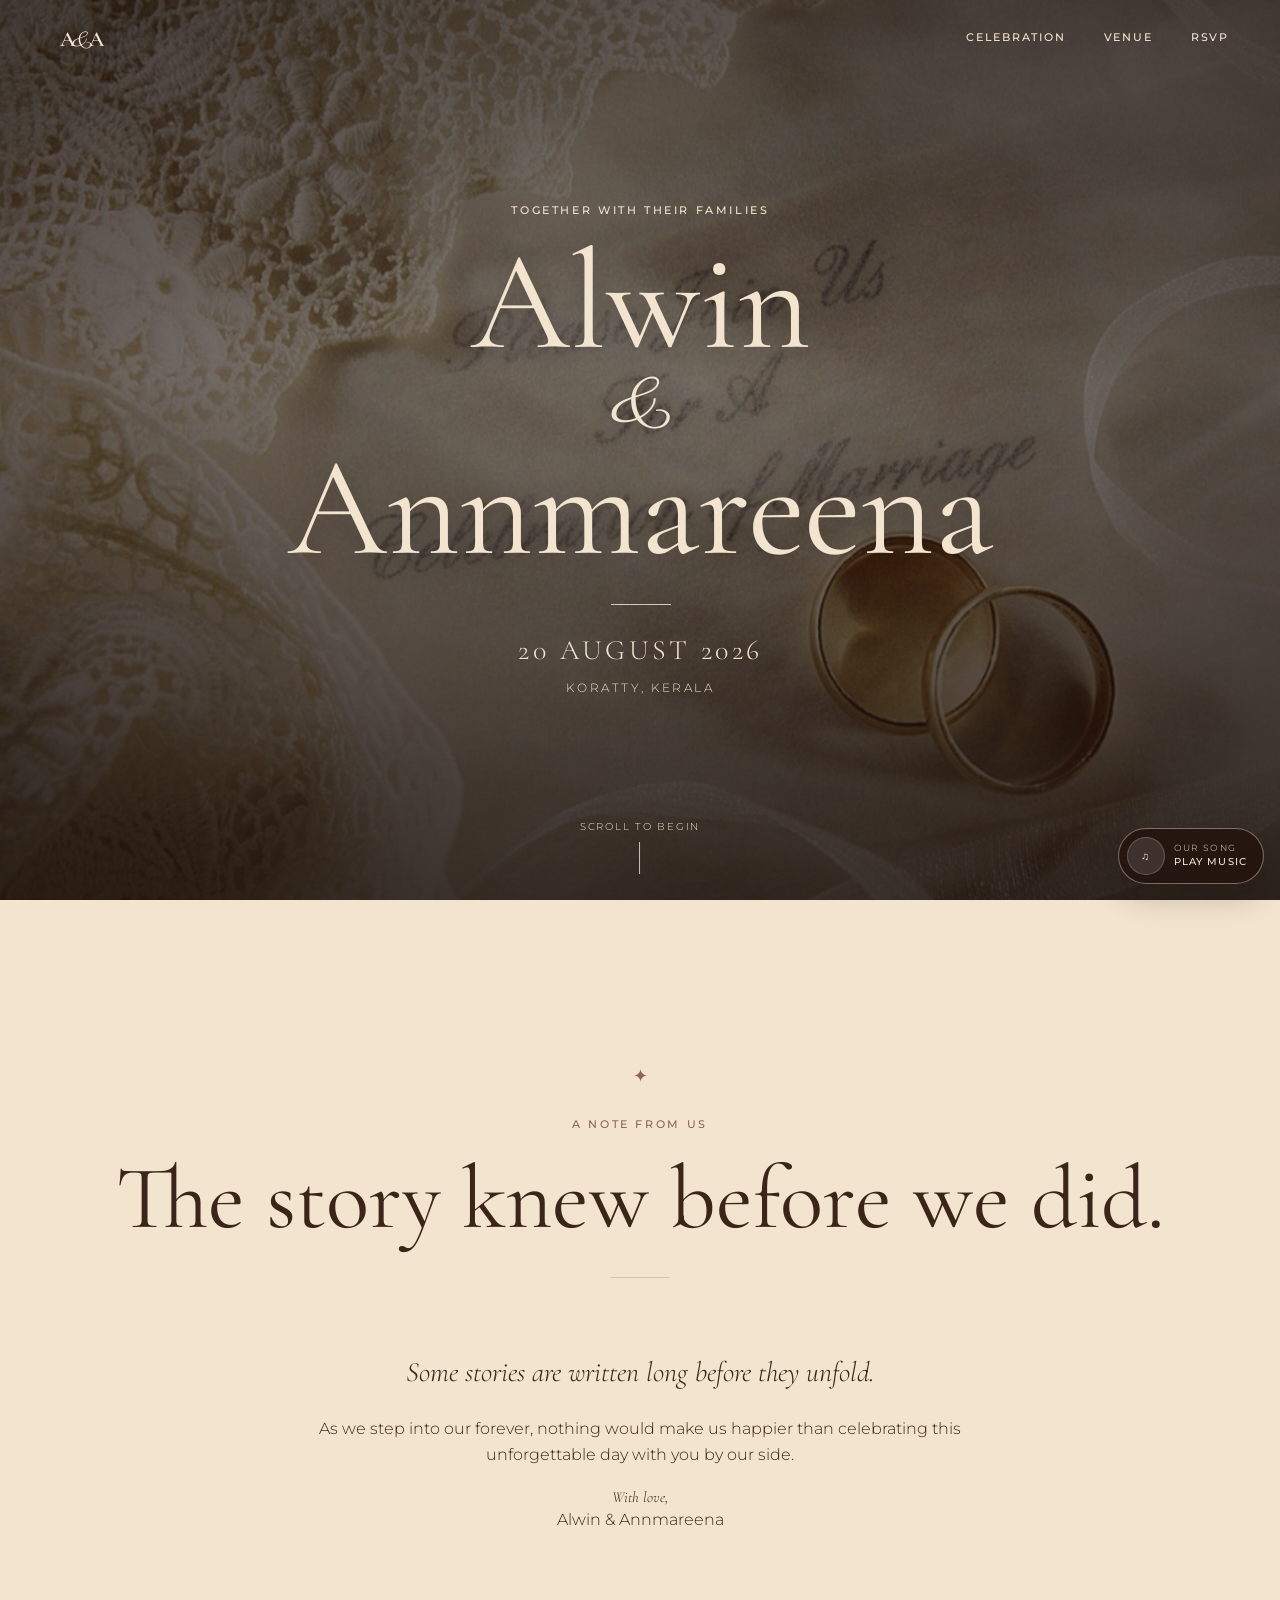
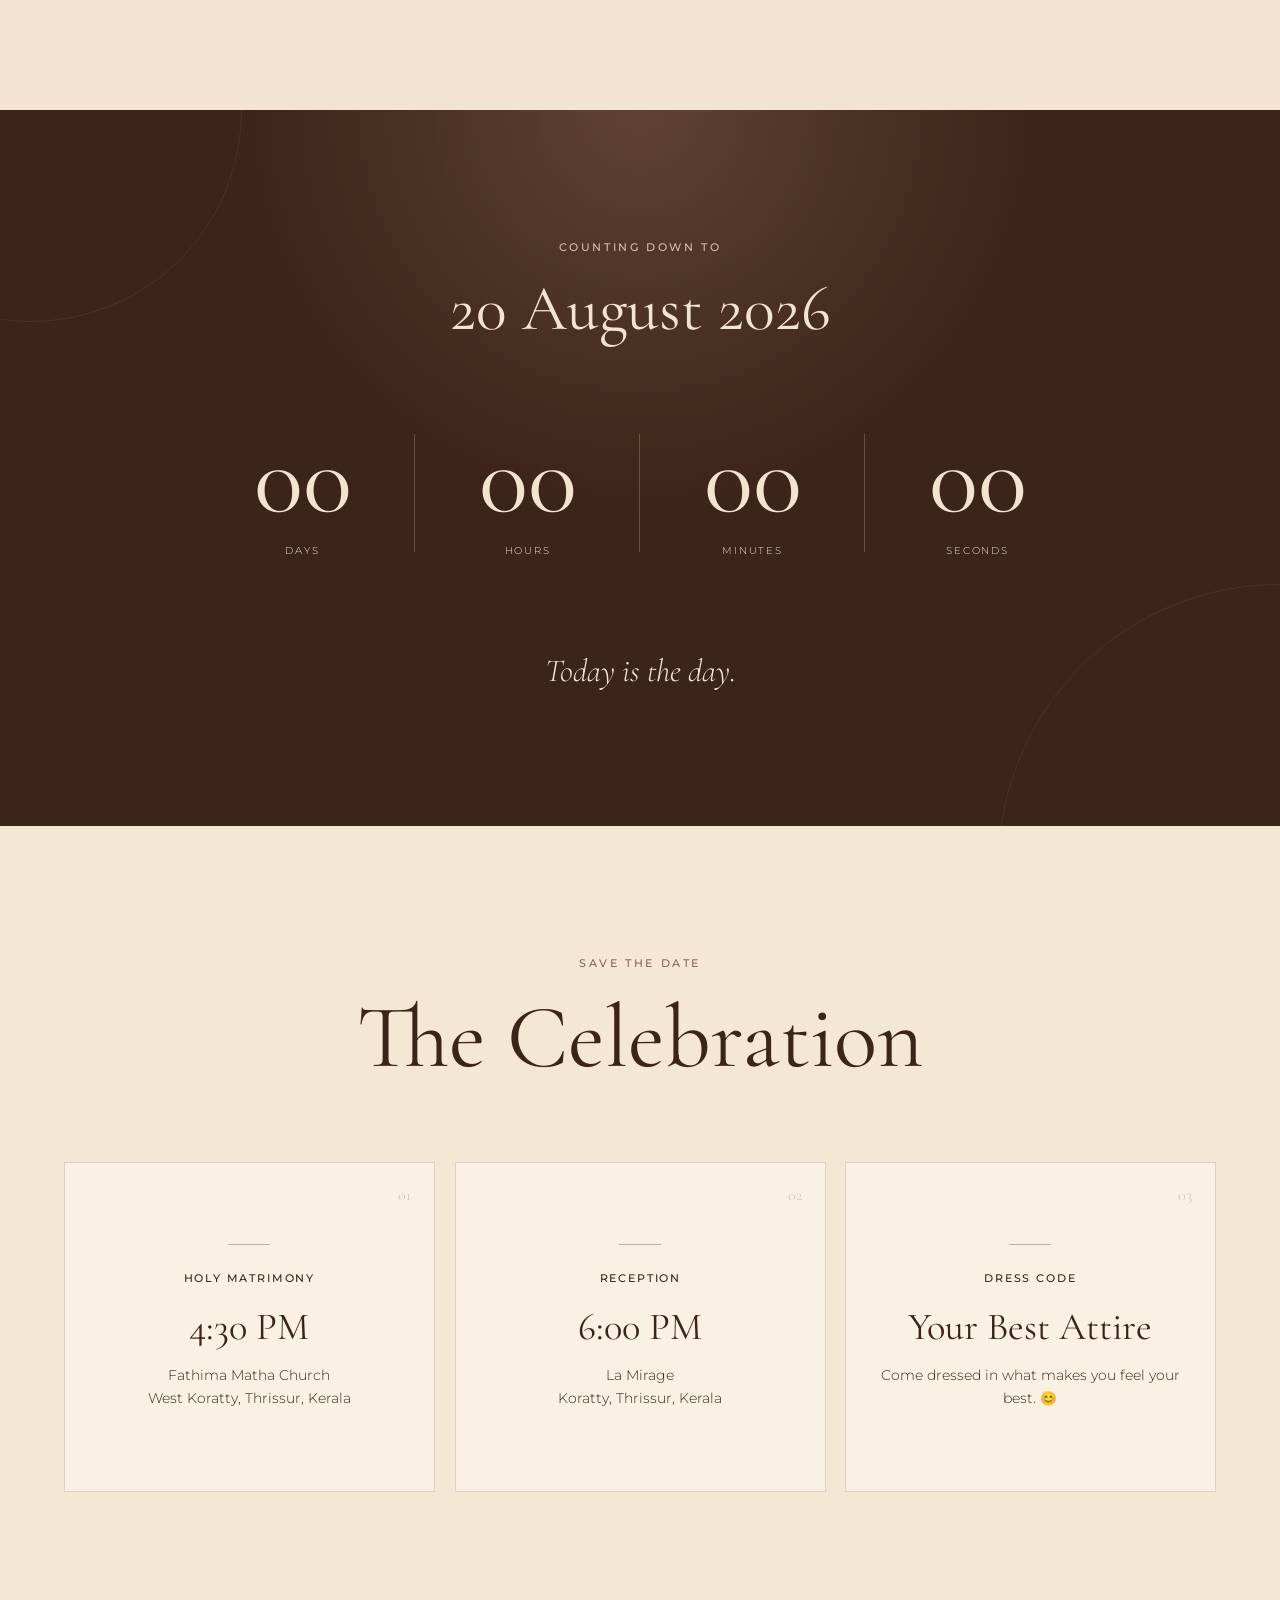
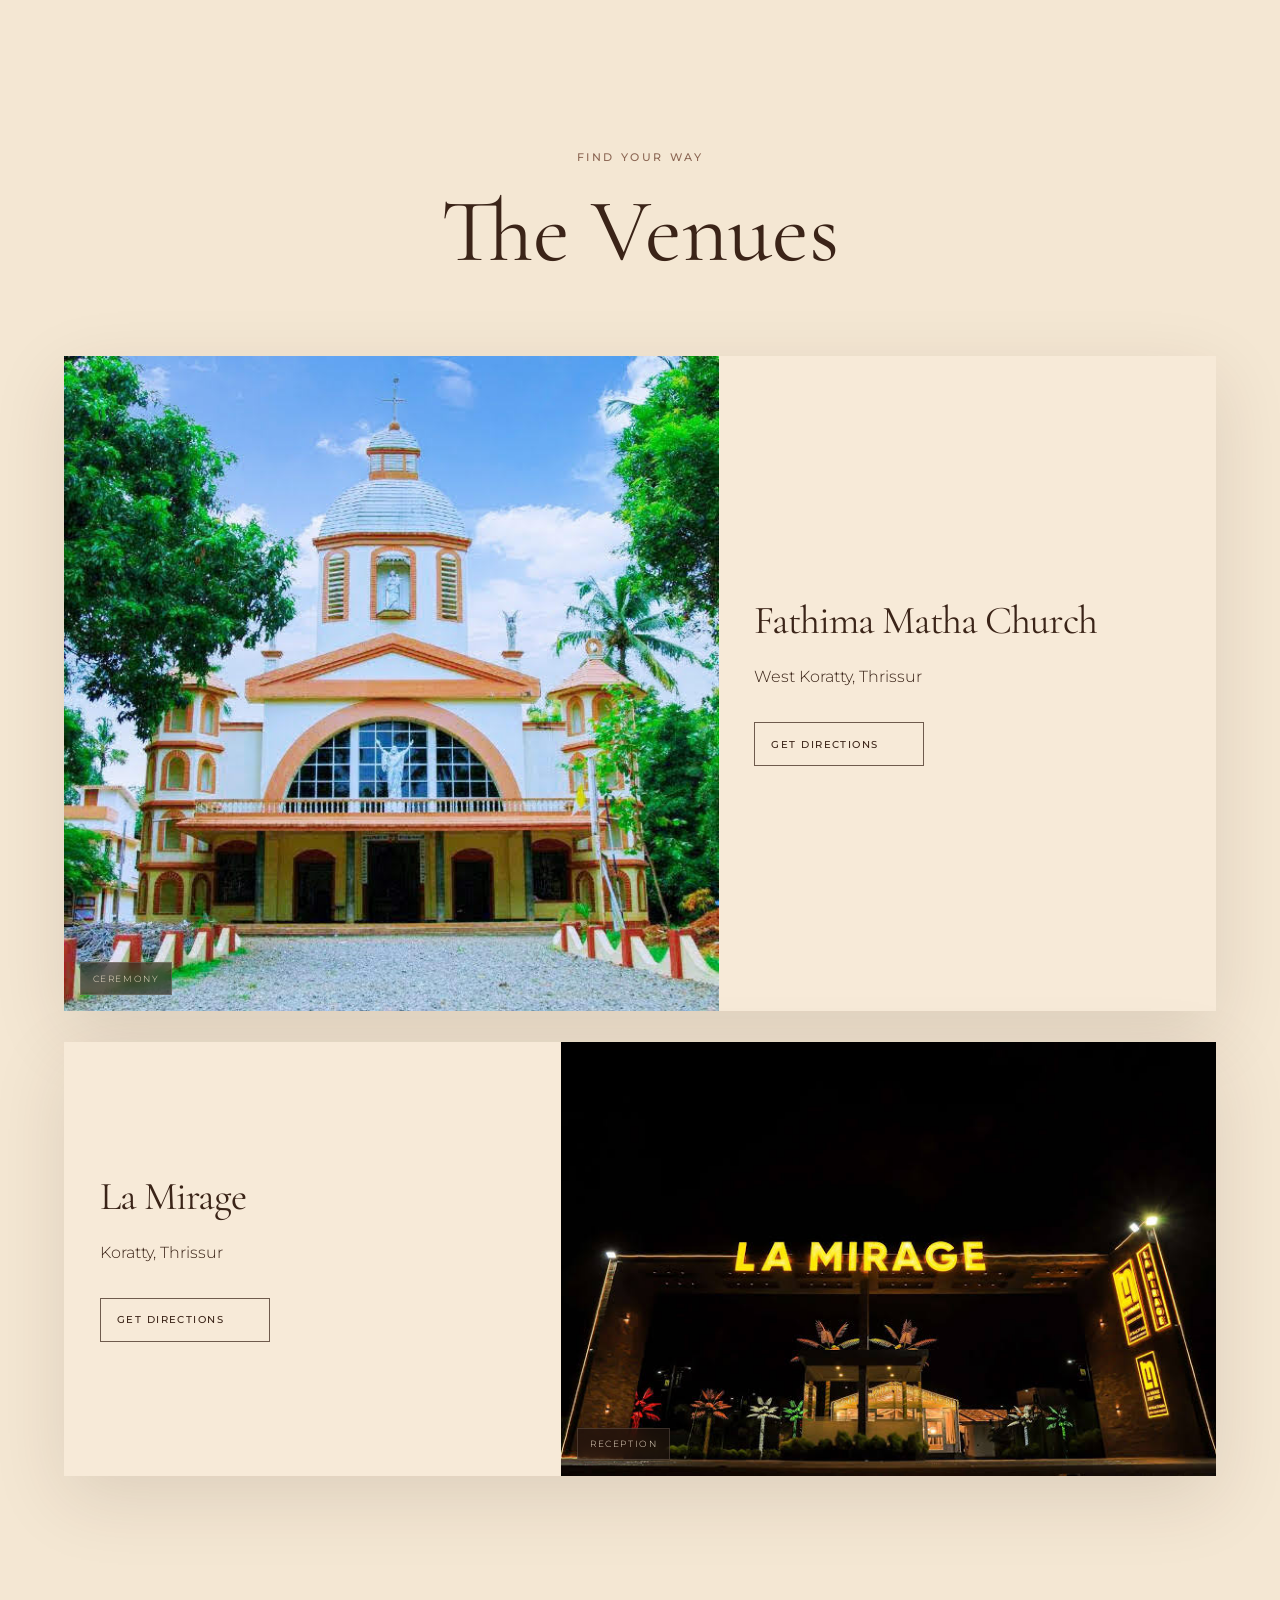
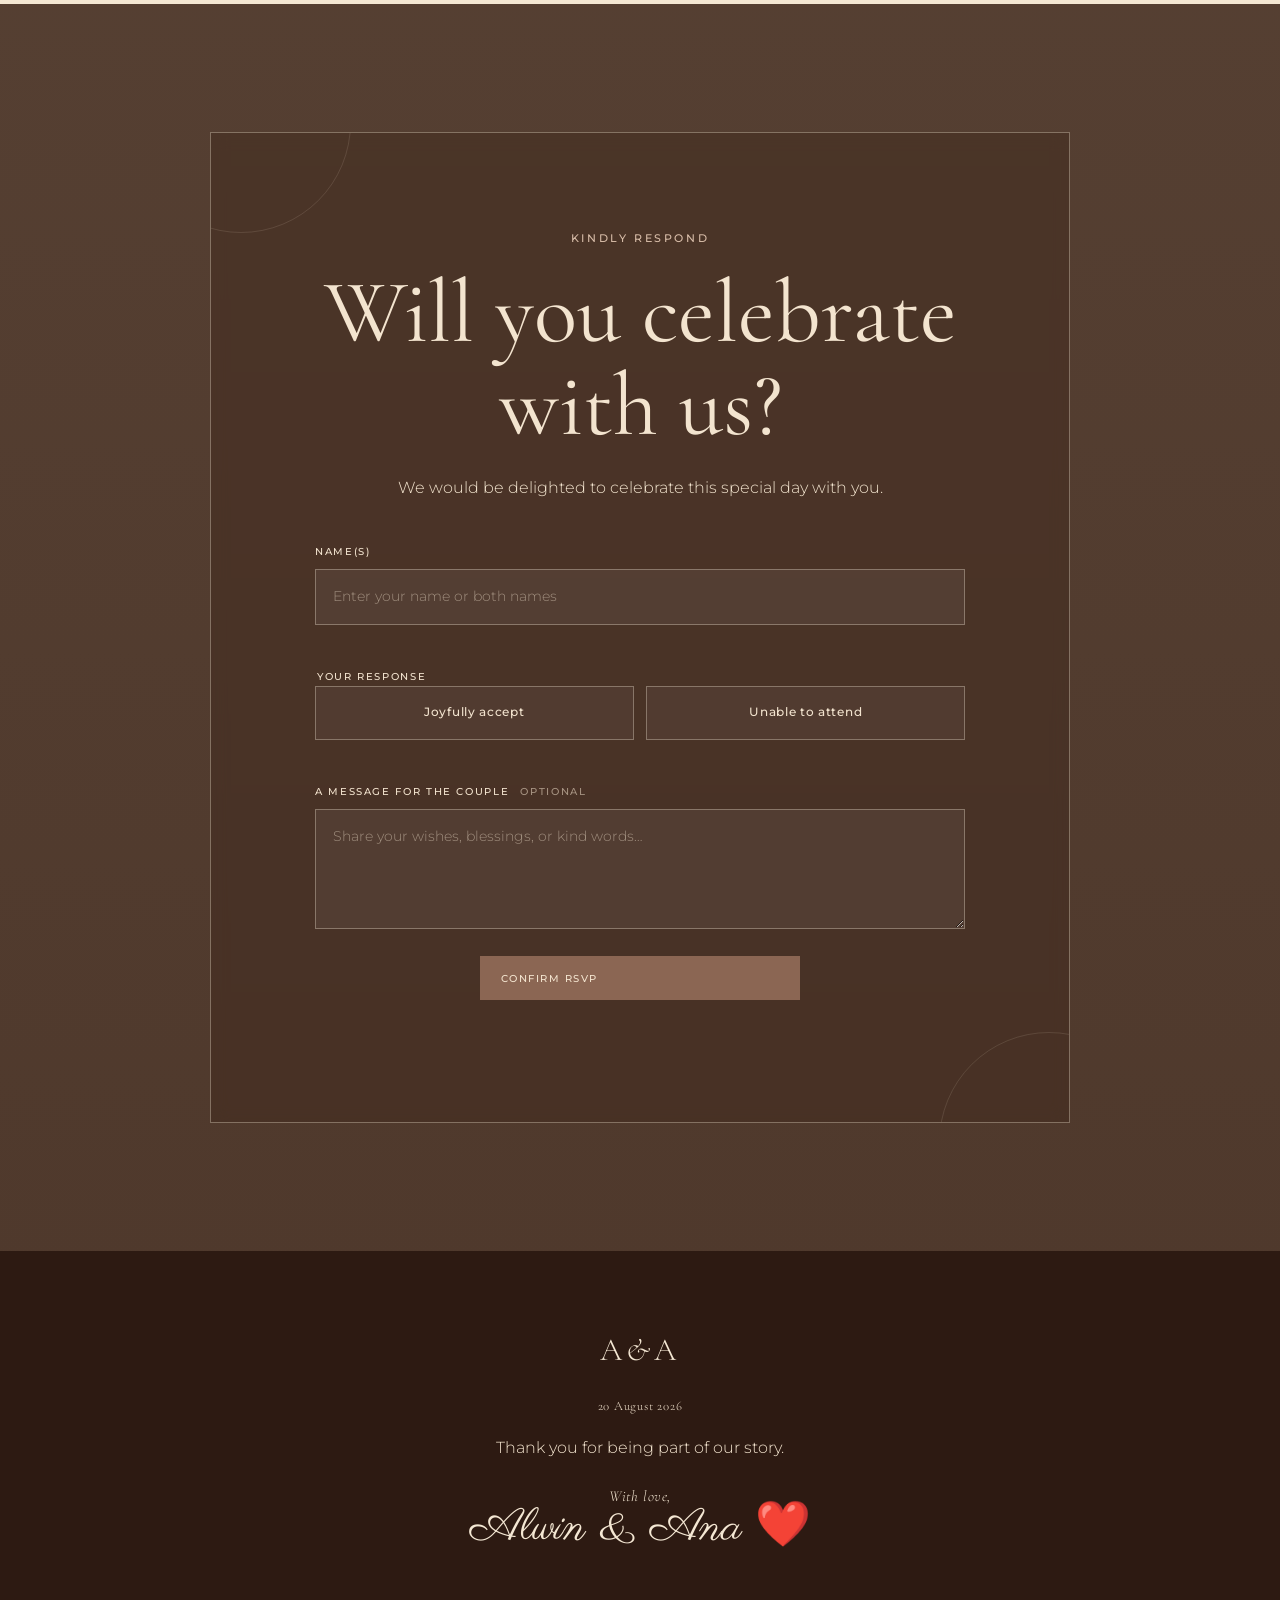
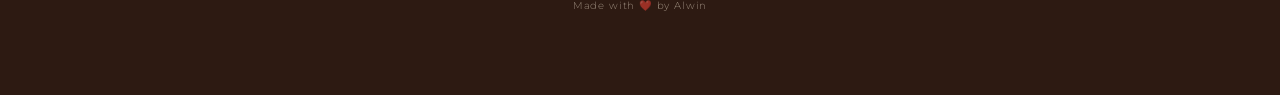
==== commit 1c02023c: "Add RSVP calendar and final invitation polish" ====
--- a/index.html
+++ b/index.html
@@ -10,8 +10,14 @@
   <meta property="og:title" content="Alwin & Annmareena — 20 August 2026">
   <meta property="og:description" content="The story knew before we did. Join us as we celebrate our wedding day.">
   <meta property="og:type" content="website">
-  <meta property="og:image" content="assets/images/rings-hero.webp">
-  <title>Alwin & Annmareena | 20 August 2026</title>
+  <meta property="og:url" content="https://alwinannmareena.com/">
+  <meta property="og:image" content="https://alwinannmareena.com/assets/images/rings-hero.webp">
+  <meta property="og:image:alt" content="Wedding rings for Alwin and Annmareena">
+  <meta name="twitter:card" content="summary_large_image">
+  <link rel="canonical" href="https://alwinannmareena.com/">
+  <link rel="icon" href="favicon.svg" type="image/svg+xml">
+  <link rel="apple-touch-icon" href="assets/images/rings-hero.jpg">
+  <title>💍 Alwin &amp; Annmareena | Wedding Invitation</title>
 
   <link rel="preconnect" href="https://fonts.googleapis.com">
   <link rel="preconnect" href="https://fonts.gstatic.com" crossorigin>
@@ -111,7 +117,7 @@
           <span class="detail-card__number">03</span>
           <p class="detail-card__type">Dress Code</p>
           <h3>Your Best Attire</h3>
-          <p>Come dressed in what makes you feel your best.</p>
+          <p>Come dressed in what makes you feel your best. 😊</p>
         </article>
       </div>
     </section>
@@ -197,6 +203,23 @@
 
           <div class="form-status" id="formStatus" role="status" aria-live="polite"></div>
         </form>
+
+        <div class="rsvp-success-panel" id="rsvpSuccessPanel" hidden aria-live="polite">
+          <div class="rsvp-success-panel__mark" aria-hidden="true">✓</div>
+          <p class="section-kicker">Response received</p>
+          <h2 id="rsvpSuccessTitle">Thank you!</h2>
+          <p id="rsvpSuccessMessage">We can’t wait to celebrate with you. ❤️</p>
+
+          <div class="calendar-actions" id="calendarActions">
+            <a class="button button--light calendar-button" id="googleCalendarButton"
+               href="#" target="_blank" rel="noopener noreferrer">
+              <span>Add to Google Calendar</span>
+            </a>
+            <button class="button button--light calendar-button" id="icsCalendarButton" type="button">
+              <span>Apple / Outlook Calendar</span>
+            </button>
+          </div>
+        </div>
       </div>
     </section>
   </main>
@@ -206,6 +229,7 @@
     <p class="footer-date">20 August 2026</p>
     <p>Thank you for being part of our story.</p>
     <p class="signature signature--footer"><span>With love,</span> Alwin &amp; Ana ❤️</p>
+    <p class="made-by">Made with ❤️ by Alwin</p>
   </footer>
 
   <audio id="weddingAudio" preload="metadata" loop>
--- a/styles.css
+++ b/styles.css
@@ -1,10 +1,10 @@
 :root {
   --champagne: #f4e7d3;
-  --champagne-light: #fbf6ee;
+  --champagne-light: #f3e4cf;
   --mocha: #8b6653;
   --mocha-dark: #654638;
   --espresso: #3b2418;
-  --cream: #fffaf2;
+  --cream: #f7ead8;
   --shadow: 0 22px 70px rgba(59, 36, 24, 0.12);
   --radius: 2px;
   --serif: "Cormorant Garamond", Georgia, serif;
@@ -80,7 +80,7 @@
     calc(clamp(1.25rem, 4vw, 4rem) + env(safe-area-inset-right, 0px))
     1.25rem
     calc(clamp(1.25rem, 4vw, 4rem) + env(safe-area-inset-left, 0px));
-  color: white;
+  color: var(--champagne-light);
   transition: background .35s ease, color .35s ease, box-shadow .35s ease, padding .35s ease;
 }
 .site-header.is-scrolled {
@@ -137,7 +137,7 @@
   display: grid;
   place-items: center;
   overflow: hidden;
-  color: white;
+  color: var(--champagne-light);
   text-align: center;
 }
 .hero__slideshow {
@@ -241,7 +241,7 @@
   display: grid;
   place-items: center;
   gap: .45rem;
-  color: white;
+  color: var(--champagne-light);
   text-decoration: none;
   text-transform: uppercase;
   letter-spacing: .18em;
@@ -384,7 +384,7 @@
 }
 .detail-card p:last-child { margin: 0; font-size: .85rem; }
 
-.venue-section { background: var(--champagne-light); }
+.venue-section { background: var(--champagne); }
 .venue-list { max-width: 1180px; margin: 0 auto; display: grid; gap: 2rem; }
 .venue-card {
   display: grid;
@@ -1457,3 +1457,151 @@
     gap: 1.15rem;
   }
 }
+
+
+/* Final usability and sharing polish */
+.made-by {
+  margin: 2.4rem 0 0;
+  color: rgba(244,231,211,.55);
+  font-size: .64rem;
+  letter-spacing: .08em;
+}
+
+.rsvp-form,
+.rsvp-success-panel {
+  transition: opacity .55s ease, transform .55s ease;
+}
+
+.rsvp-card.is-complete .rsvp-card__intro,
+.rsvp-card.is-complete .rsvp-form {
+  opacity: 0;
+  transform: translateY(-18px);
+  pointer-events: none;
+}
+
+.rsvp-success-panel {
+  max-width: 650px;
+  margin: 0 auto;
+  text-align: center;
+}
+
+.rsvp-success-panel[hidden] {
+  display: none;
+}
+
+.rsvp-success-panel.is-entering {
+  opacity: 0;
+  transform: translateY(20px);
+}
+
+.rsvp-success-panel.is-visible {
+  opacity: 1;
+  transform: none;
+}
+
+.rsvp-success-panel__mark {
+  width: 58px;
+  height: 58px;
+  margin: 0 auto 1.2rem;
+  display: grid;
+  place-items: center;
+  border: 1px solid rgba(244,231,211,.55);
+  border-radius: 50%;
+  color: var(--champagne-light);
+  font-family: var(--serif);
+  font-size: 1.8rem;
+}
+
+.rsvp-success-panel h2 {
+  margin: 0;
+  font-family: var(--serif);
+  font-size: clamp(2.8rem, 7vw, 5rem);
+  font-weight: 400;
+  line-height: 1;
+}
+
+.rsvp-success-panel > p:not(.section-kicker) {
+  margin: 1.2rem auto 2rem;
+  font-family: var(--serif);
+  font-size: clamp(1.25rem, 2.6vw, 1.7rem);
+}
+
+.calendar-actions {
+  display: flex;
+  justify-content: center;
+  flex-wrap: wrap;
+  gap: .8rem;
+}
+
+.calendar-button {
+  min-width: 220px;
+  cursor: pointer;
+  font-family: var(--sans);
+}
+
+/* Music control: expanded at first on mobile, compact after scrolling. */
+body.has-scrolled .music-button {
+  width: 48px;
+  height: 48px;
+  padding: 0;
+  justify-content: center;
+}
+
+body.has-scrolled .music-button__text {
+  display: none;
+}
+
+@media (max-width: 820px) {
+  .music-button {
+    width: auto;
+    height: auto;
+    min-height: 48px;
+    padding: .5rem 1rem .5rem .5rem;
+    justify-content: flex-start;
+  }
+
+  .music-button__text {
+    display: grid;
+  }
+
+  .scroll-cue {
+    display: grid;
+    bottom: max(1rem, env(safe-area-inset-bottom, 0px));
+  }
+
+  .scroll-cue span {
+    font-size: .56rem;
+  }
+
+  .scroll-cue i {
+    height: 24px;
+  }
+
+  .calendar-actions {
+    display: grid;
+    grid-template-columns: 1fr;
+  }
+
+  .calendar-button {
+    width: 100%;
+    min-width: 0;
+  }
+}
+
+@media (max-width: 520px) {
+  .music-button {
+    right: max(.75rem, env(safe-area-inset-right, 0px));
+    bottom: max(.75rem, env(safe-area-inset-bottom, 0px));
+  }
+
+  .scroll-cue {
+    left: 1rem;
+    bottom: max(1.15rem, env(safe-area-inset-bottom, 0px));
+    transform: none;
+    justify-items: start;
+  }
+
+  .rsvp-success-panel h2 {
+    font-size: 3rem;
+  }
+}
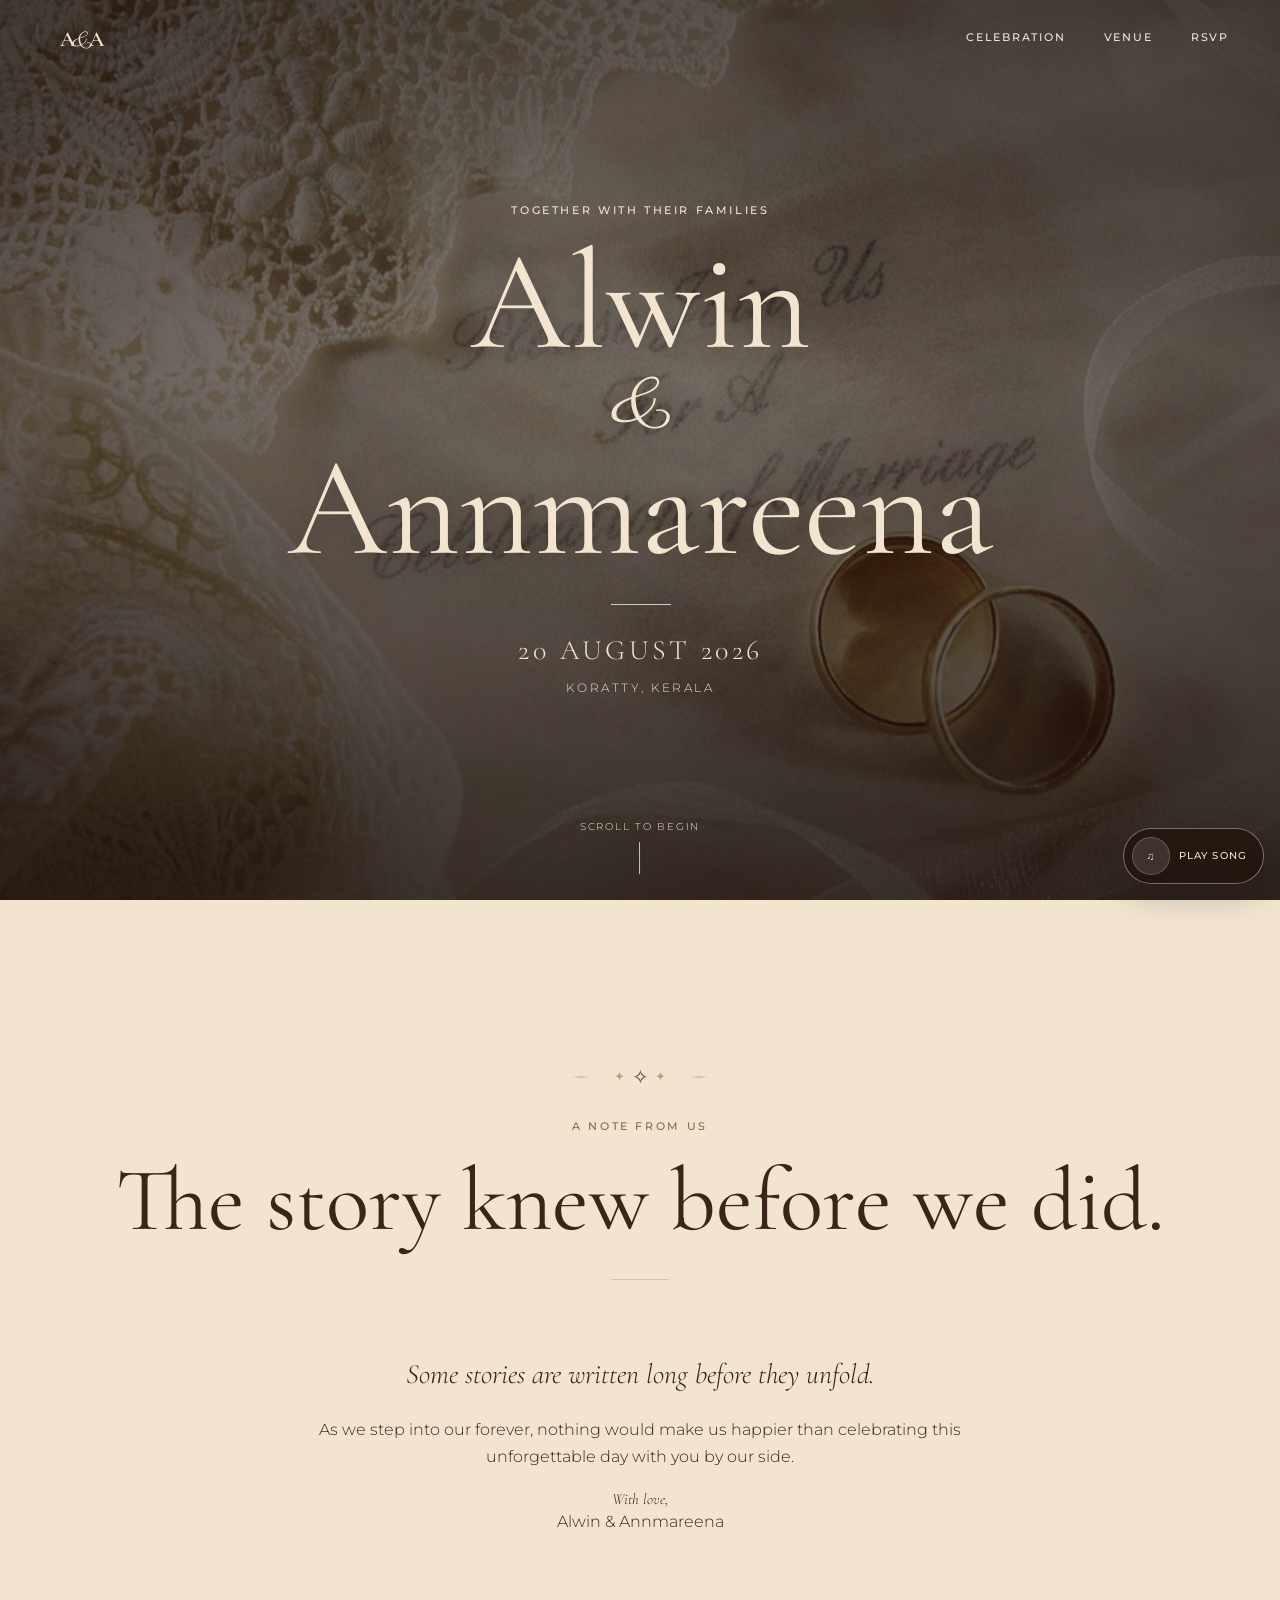
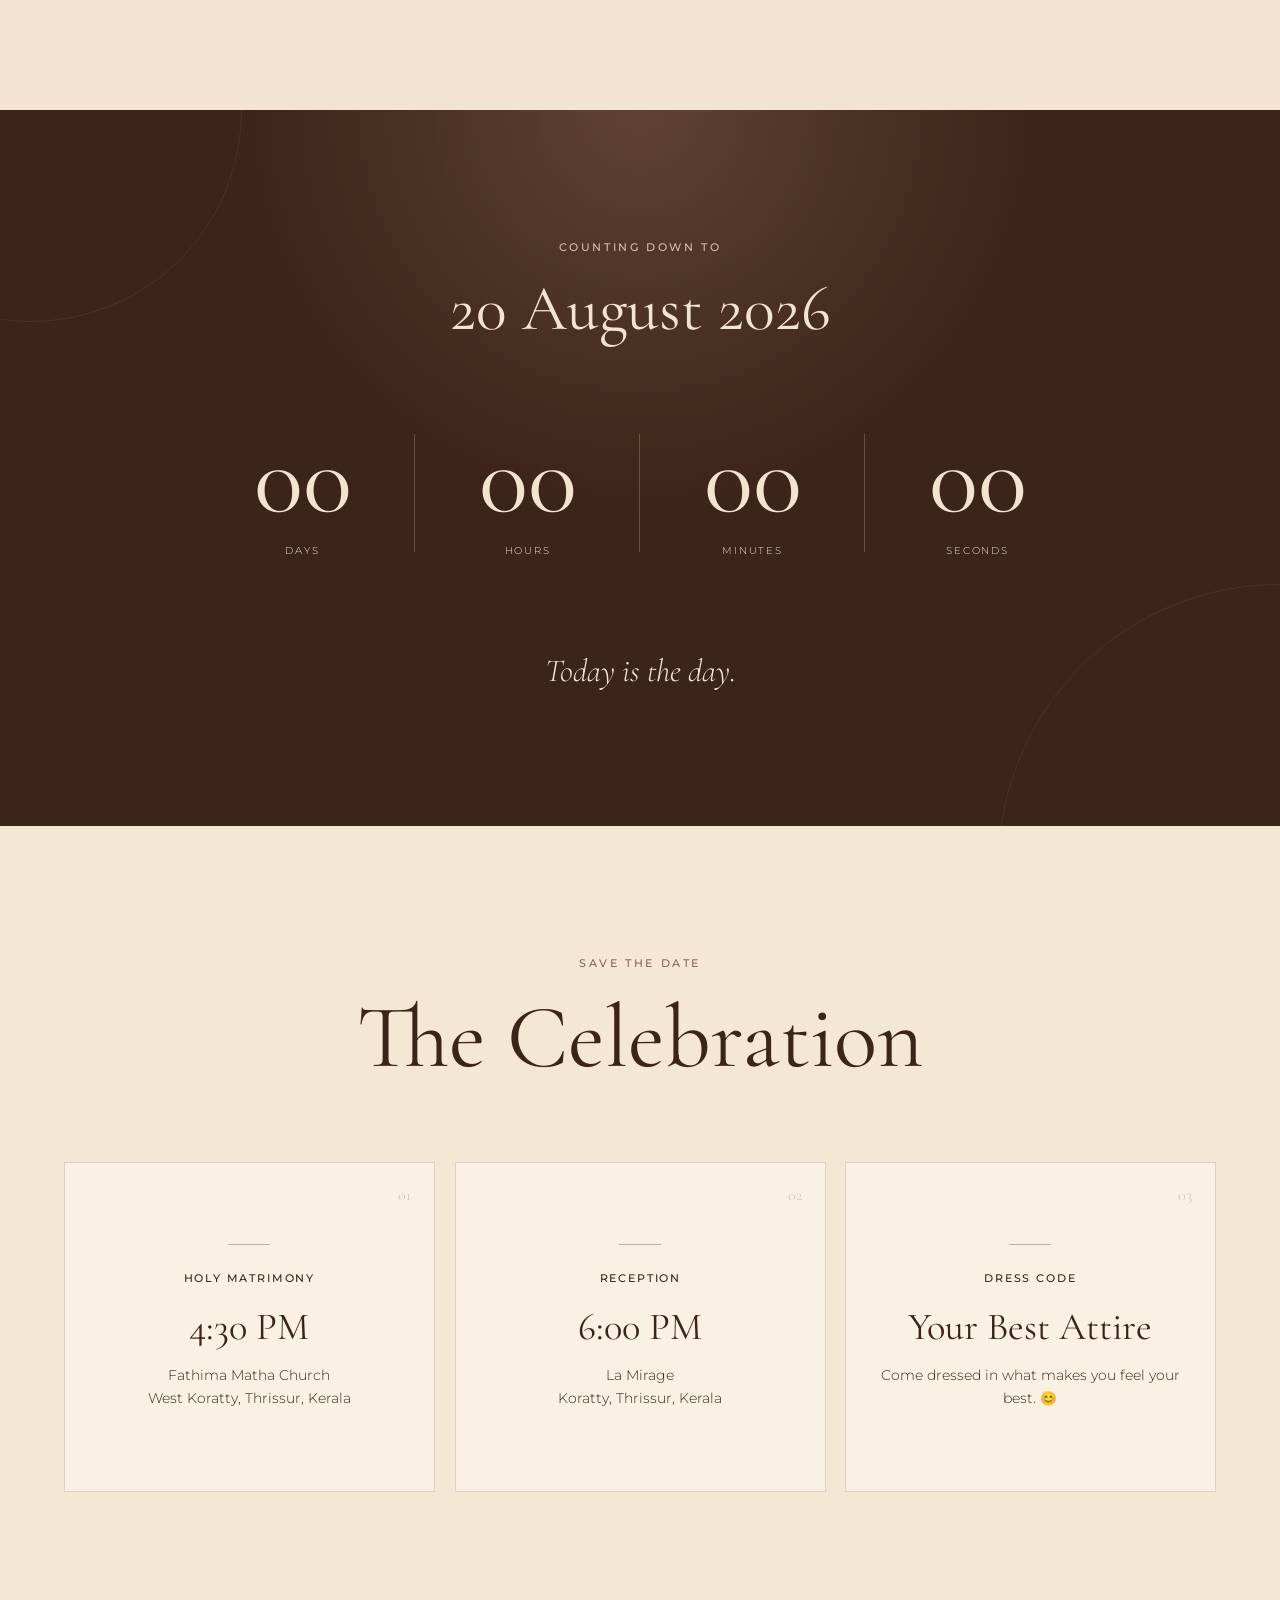
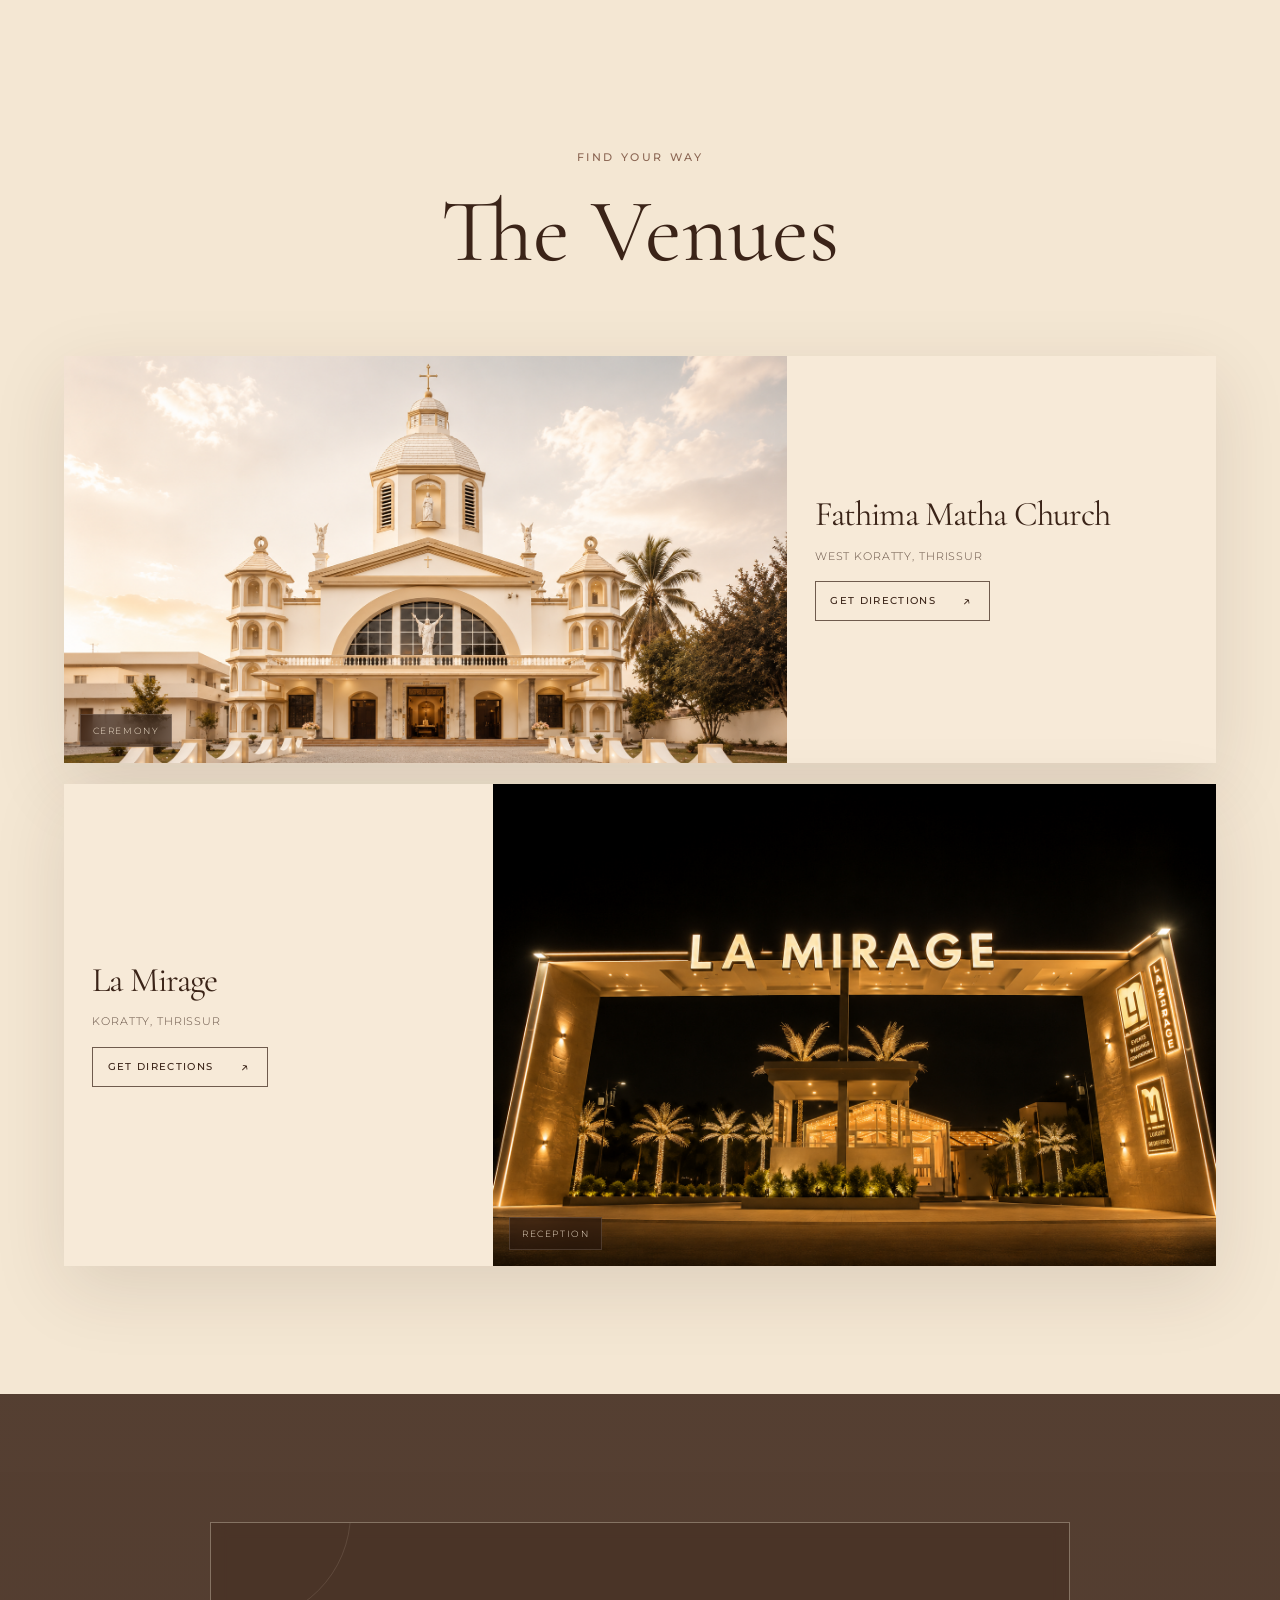
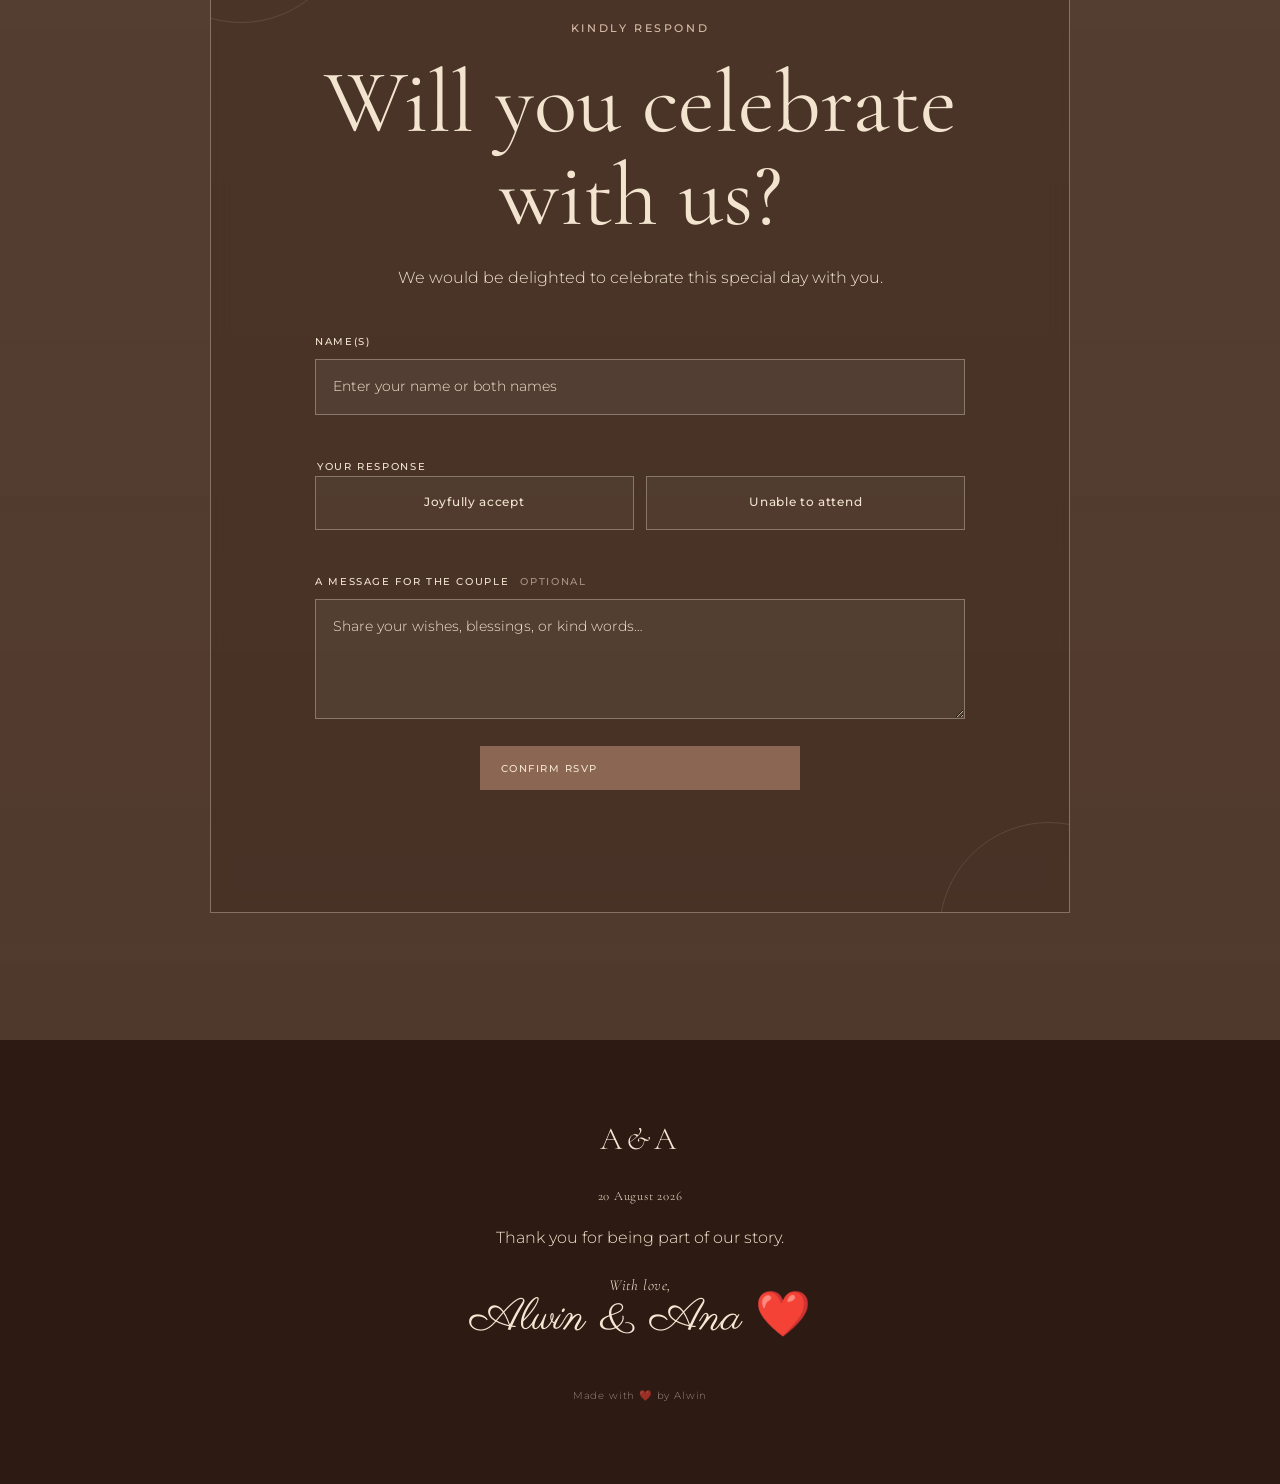
==== commit 3092e5d5: "Polish wedding site interactions and venue cards" ====
--- a/index.html
+++ b/index.html
@@ -59,9 +59,9 @@
         <p class="hero__location hero-reveal hero-reveal--5">Koratty, Kerala</p>
       </div>
 
-      <button class="music-button" id="musicButton" type="button" aria-pressed="false" aria-label="Play our song">
+      <button class="music-button" id="musicButton" type="button" aria-pressed="false" aria-label="Play song">
         <span class="music-button__disc" aria-hidden="true">♫</span>
-        <span class="music-button__text"><small>Our song</small><strong class="music-button__label">Play music</strong></span>
+        <span class="music-button__text"><strong class="music-button__label">Play song</strong></span>
       </button>
 
       <a class="scroll-cue" href="#quote" aria-label="Scroll to invitation">
@@ -71,7 +71,11 @@
     </section>
 
     <section class="quote-section reveal" id="quote">
-      <div class="ornament">✦</div>
+      <div class="ornament" aria-hidden="true">
+        <span>✦</span>
+        <span>✧</span>
+        <span>✦</span>
+      </div>
       <p class="section-kicker">A note from us</p>
       <h2>The story knew before we did.</h2>
       <span class="short-rule"></span>
@@ -131,26 +135,26 @@
       <div class="venue-list">
         <article class="venue-card reveal">
           <div class="venue-card__image">
-            <img src="assets/images/church.jpg" alt="Fathima Matha Church exterior" loading="lazy">
+            <img src="assets/images/church-new.png" alt="Fathima Matha Church exterior" loading="lazy">
             <span class="venue-card__tag">Ceremony</span>
           </div>
           <div class="venue-card__content">
             <p class="section-kicker">Ceremony</p>
             <h3 class="venue-name venue-name--church">Fathima Matha Church</h3>
-            <p>West Koratty, Thrissur</p>
+            <p class="venue-address">West Koratty, Thrissur</p>
             <a class="button" href="https://maps.app.goo.gl/mVEn6FETac7NuXJQ6" target="_blank" rel="noopener noreferrer"><span>Get Directions</span><b aria-hidden="true"></b></a>
           </div>
         </article>
 
         <article class="venue-card venue-card--reverse reveal">
           <div class="venue-card__image">
-            <img src="assets/images/la-mirage.jpg" alt="La Mirage reception venue" loading="lazy">
+            <img src="assets/images/la-mirage-new.png" alt="La Mirage reception venue" loading="lazy">
             <span class="venue-card__tag">Reception</span>
           </div>
           <div class="venue-card__content">
             <p class="section-kicker">Reception</p>
             <h3 class="venue-name venue-name--reception">La Mirage</h3>
-            <p>Koratty, Thrissur</p>
+            <p class="venue-address">Koratty, Thrissur</p>
             <a class="button" href="https://maps.app.goo.gl/AKp7GL7sriovNhSv9" target="_blank" rel="noopener noreferrer"><span>Get Directions</span><b aria-hidden="true"></b></a>
           </div>
         </article>
@@ -211,12 +215,8 @@
           <p id="rsvpSuccessMessage">We can’t wait to celebrate with you. ❤️</p>
 
           <div class="calendar-actions" id="calendarActions">
-            <a class="button button--light calendar-button" id="googleCalendarButton"
-               href="#" target="_blank" rel="noopener noreferrer">
-              <span>Add to Google Calendar</span>
-            </a>
-            <button class="button button--light calendar-button" id="icsCalendarButton" type="button">
-              <span>Apple / Outlook Calendar</span>
+            <button class="button button--light calendar-button" id="addCalendarButton" type="button">
+              <span>Add to Calendar</span>
             </button>
           </div>
         </div>
--- a/styles.css
+++ b/styles.css
@@ -1533,6 +1533,10 @@
   gap: .8rem;
 }
 
+.calendar-actions[hidden] {
+  display: none !important;
+}
+
 .calendar-button {
   min-width: 220px;
   cursor: pointer;
@@ -1598,10 +1602,285 @@
     left: 1rem;
     bottom: max(1.15rem, env(safe-area-inset-bottom, 0px));
     transform: none;
-    justify-items: start;
+    justify-items: center;
+    text-align: center;
   }
 
   .rsvp-success-panel h2 {
     font-size: 3rem;
   }
 }
+
+/* Final music label copy */
+.music-button__text {
+  align-items: center;
+}
+
+.music-button__text strong {
+  margin-top: 0;
+}
+
+.music-button__label {
+  display: inline;
+}
+
+@media (max-width: 820px) {
+  body:not(.has-scrolled) .music-button {
+    width: auto;
+    height: auto;
+    min-height: 48px;
+    padding: .5rem 1rem .5rem .5rem;
+    justify-content: flex-start;
+  }
+
+  body:not(.has-scrolled) .music-button__text {
+    display: grid;
+  }
+
+  body.has-scrolled .music-button {
+    width: 48px;
+    height: 48px;
+    min-height: 48px;
+    padding: 0;
+    justify-content: center;
+  }
+
+  body.has-scrolled .music-button__text {
+    display: none;
+  }
+}
+
+/* Final RSVP readability fixes */
+.rsvp-form input[type="text"],
+.rsvp-form textarea {
+  color: var(--champagne-light) !important;
+  -webkit-text-fill-color: var(--champagne-light);
+  caret-color: var(--champagne-light);
+  background: rgba(255,255,255,.055) !important;
+  color-scheme: dark;
+}
+
+.rsvp-form input[type="text"]:focus,
+.rsvp-form textarea:focus {
+  color: var(--champagne-light) !important;
+  -webkit-text-fill-color: var(--champagne-light);
+  background: rgba(255,255,255,.08) !important;
+}
+
+.rsvp-form input[type="text"]:-webkit-autofill,
+.rsvp-form input[type="text"]:-webkit-autofill:hover,
+.rsvp-form input[type="text"]:-webkit-autofill:focus {
+  -webkit-text-fill-color: var(--champagne-light);
+  caret-color: var(--champagne-light);
+  border-color: rgba(244,231,211,.48);
+  box-shadow: 0 0 0 1000px rgba(59,36,24,.92) inset;
+  transition: background-color 9999s ease-out;
+}
+
+.calendar-button,
+.calendar-button:visited,
+.calendar-button:focus,
+.calendar-button:active {
+  color: var(--champagne-light) !important;
+  border-color: var(--mocha) !important;
+  background: var(--mocha) !important;
+}
+
+.calendar-button:hover {
+  color: var(--champagne-light) !important;
+  border-color: var(--mocha-dark) !important;
+  background: var(--mocha-dark) !important;
+}
+
+/* Animated quote ornament */
+.ornament {
+  position: relative;
+  display: inline-flex;
+  align-items: center;
+  justify-content: center;
+  gap: .42rem;
+  width: 96px;
+  height: 36px;
+  margin-bottom: 1.35rem;
+  color: var(--mocha);
+}
+
+.ornament span {
+  display: inline-block;
+  line-height: 1;
+  animation: ornamentPulse 2.6s ease-in-out infinite;
+  will-change: transform, opacity;
+}
+
+.ornament span:nth-child(1),
+.ornament span:nth-child(3) {
+  font-size: .82rem;
+  opacity: .54;
+  animation-delay: .28s;
+}
+
+.ornament span:nth-child(2) {
+  color: var(--mocha-dark);
+  font-size: 1.28rem;
+}
+
+.ornament::before,
+.ornament::after {
+  content: "";
+  position: absolute;
+  top: 50%;
+  width: 18px;
+  height: 1px;
+  background: linear-gradient(90deg, transparent, rgba(139,102,83,.58), transparent);
+  transform: translateY(-50%);
+  animation: ornamentLineGlow 2.4s ease-in-out infinite;
+}
+
+.ornament::before {
+  right: calc(100% + .15rem);
+}
+
+.ornament::after {
+  left: calc(100% + .15rem);
+}
+
+@keyframes ornamentPulse {
+  0%, 100% {
+    opacity: .5;
+    transform: scale(.78);
+    text-shadow: 0 0 0 rgba(139,102,83,0);
+  }
+  50% {
+    opacity: 1;
+    transform: scale(1.16);
+    text-shadow: 0 0 18px rgba(139,102,83,.38);
+  }
+}
+
+@keyframes ornamentLineGlow {
+  0%, 100% {
+    opacity: .35;
+    width: 12px;
+  }
+  50% {
+    opacity: .9;
+    width: 22px;
+  }
+}
+
+@media (prefers-reduced-motion: reduce) {
+  .ornament span,
+  .ornament::before,
+  .ornament::after {
+    animation: none !important;
+  }
+}
+
+/* Final compact venue cards */
+.venue-list {
+  gap: 1.35rem;
+}
+
+.venue-card,
+.venue-card--reverse {
+  min-height: 250px;
+  grid-template-columns: 1.38fr .82fr;
+}
+
+.venue-card--reverse {
+  grid-template-columns: .82fr 1.38fr;
+}
+
+.venue-card__image {
+  min-height: 250px;
+}
+
+.venue-card__content {
+  min-height: 250px;
+  padding: clamp(1.15rem, 2.2vw, 1.9rem);
+  justify-content: center;
+  gap: .55rem;
+}
+
+.venue-name {
+  font-size: clamp(1.75rem, 2.7vw, 2.35rem) !important;
+  line-height: 1 !important;
+}
+
+.venue-card__content > .venue-address {
+  margin: .15rem 0 .55rem !important;
+  color: rgba(59,36,24,.78);
+  font-size: .68rem;
+  line-height: 1.4;
+  letter-spacing: .08em;
+  text-transform: uppercase;
+}
+
+.venue-card .button {
+  min-width: 150px;
+  min-height: 40px;
+  padding: .66rem .9rem;
+  font-size: .6rem;
+}
+
+.venue-card .button b {
+  display: inline-grid;
+  flex: 0 0 1.05em;
+  place-items: center;
+  width: 1.05em;
+  height: 1.05em;
+}
+
+.venue-card .button b::before {
+  content: "↗";
+  display: block;
+  color: currentColor;
+  font-size: .92rem;
+  line-height: 1;
+}
+
+@media (max-width: 820px) {
+  .venue-list {
+    gap: 1.15rem;
+  }
+
+  .venue-card,
+  .venue-card--reverse {
+    grid-template-columns: 1fr;
+  }
+
+  .venue-card__image {
+    height: clamp(160px, 42vw, 198px);
+  }
+
+  .venue-card__content {
+    min-height: 0;
+    padding: 1rem .95rem 1.18rem;
+    gap: .42rem;
+  }
+
+  .venue-card__content > .venue-address {
+    margin: .1rem 0 .5rem !important;
+    font-size: .64rem;
+    line-height: 1.35;
+  }
+
+  .venue-card .button {
+    width: fit-content;
+    min-width: 158px;
+    min-height: 40px;
+    gap: .6rem;
+    padding: .66rem .82rem;
+  }
+}
+
+@media (max-width: 390px) {
+  .venue-card__image {
+    height: 155px;
+  }
+
+  .venue-card__content {
+    padding-top: .95rem;
+    padding-bottom: 1.1rem;
+  }
+}
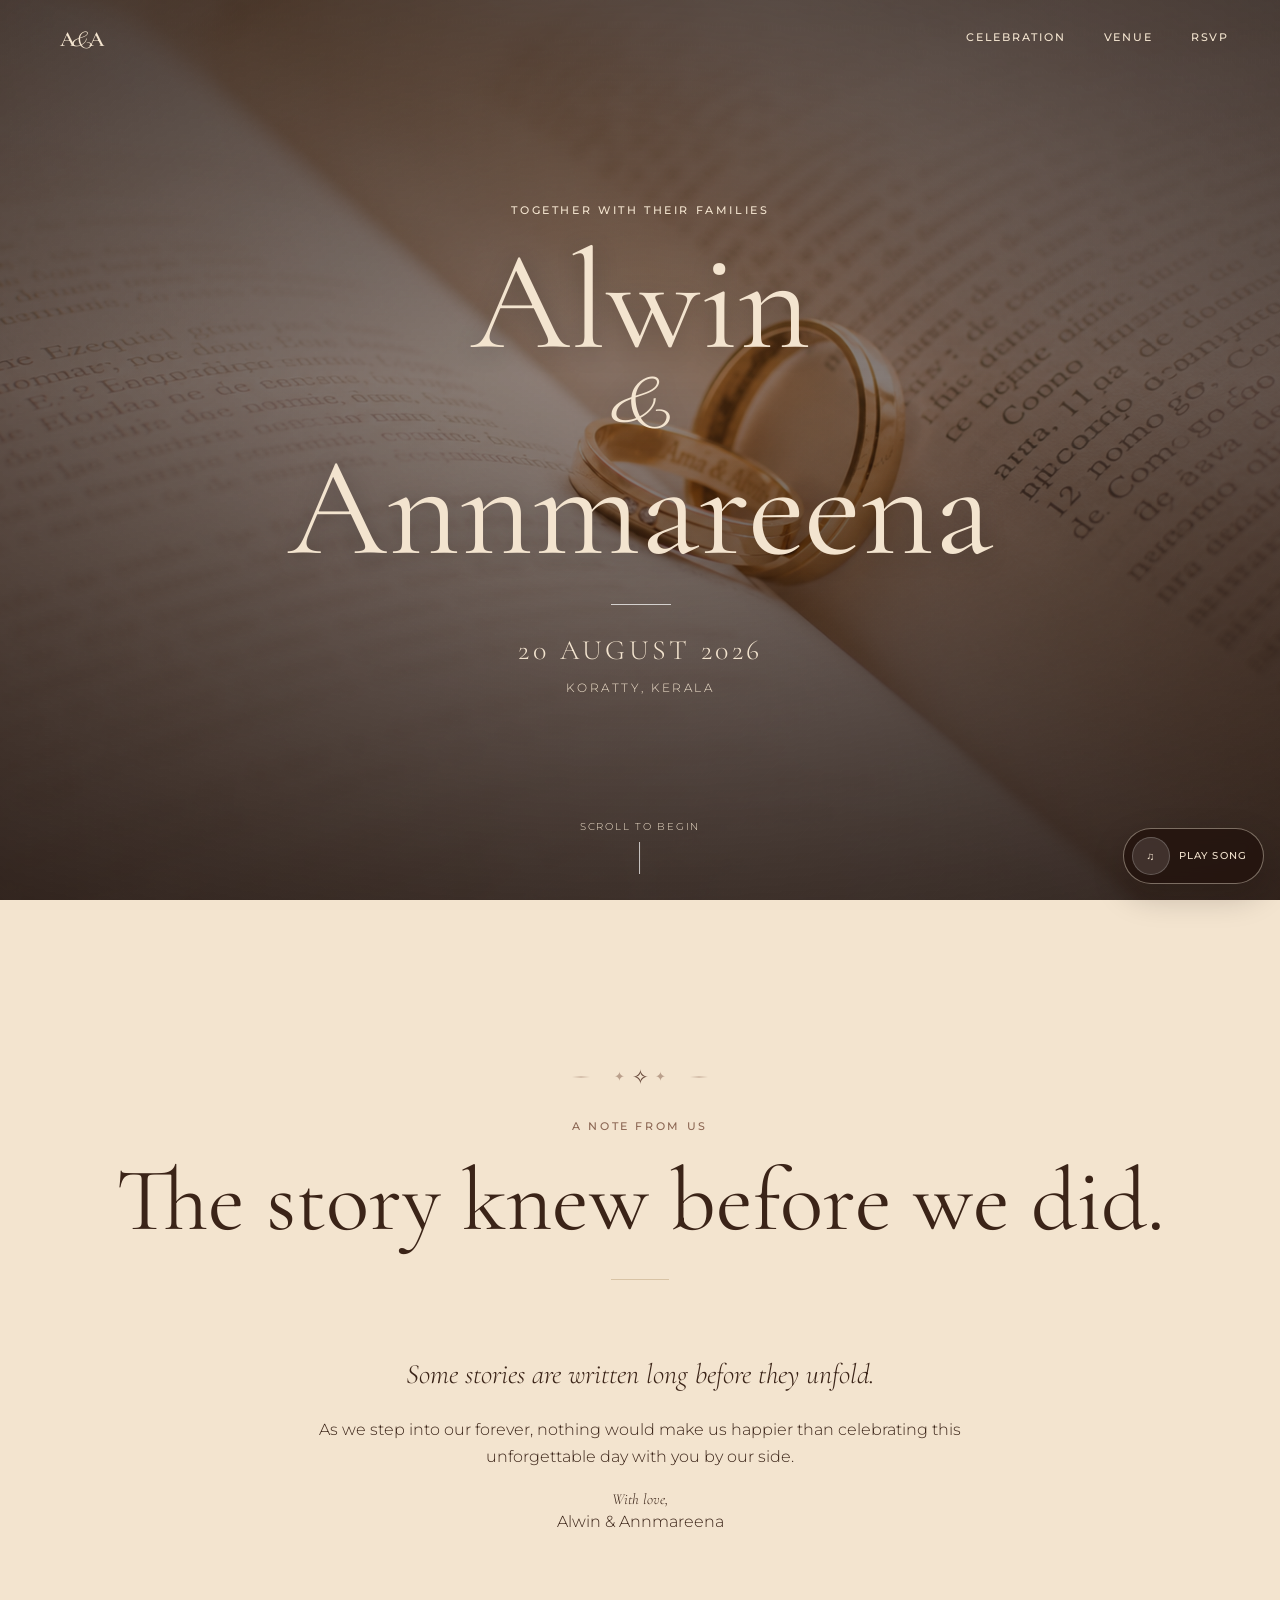
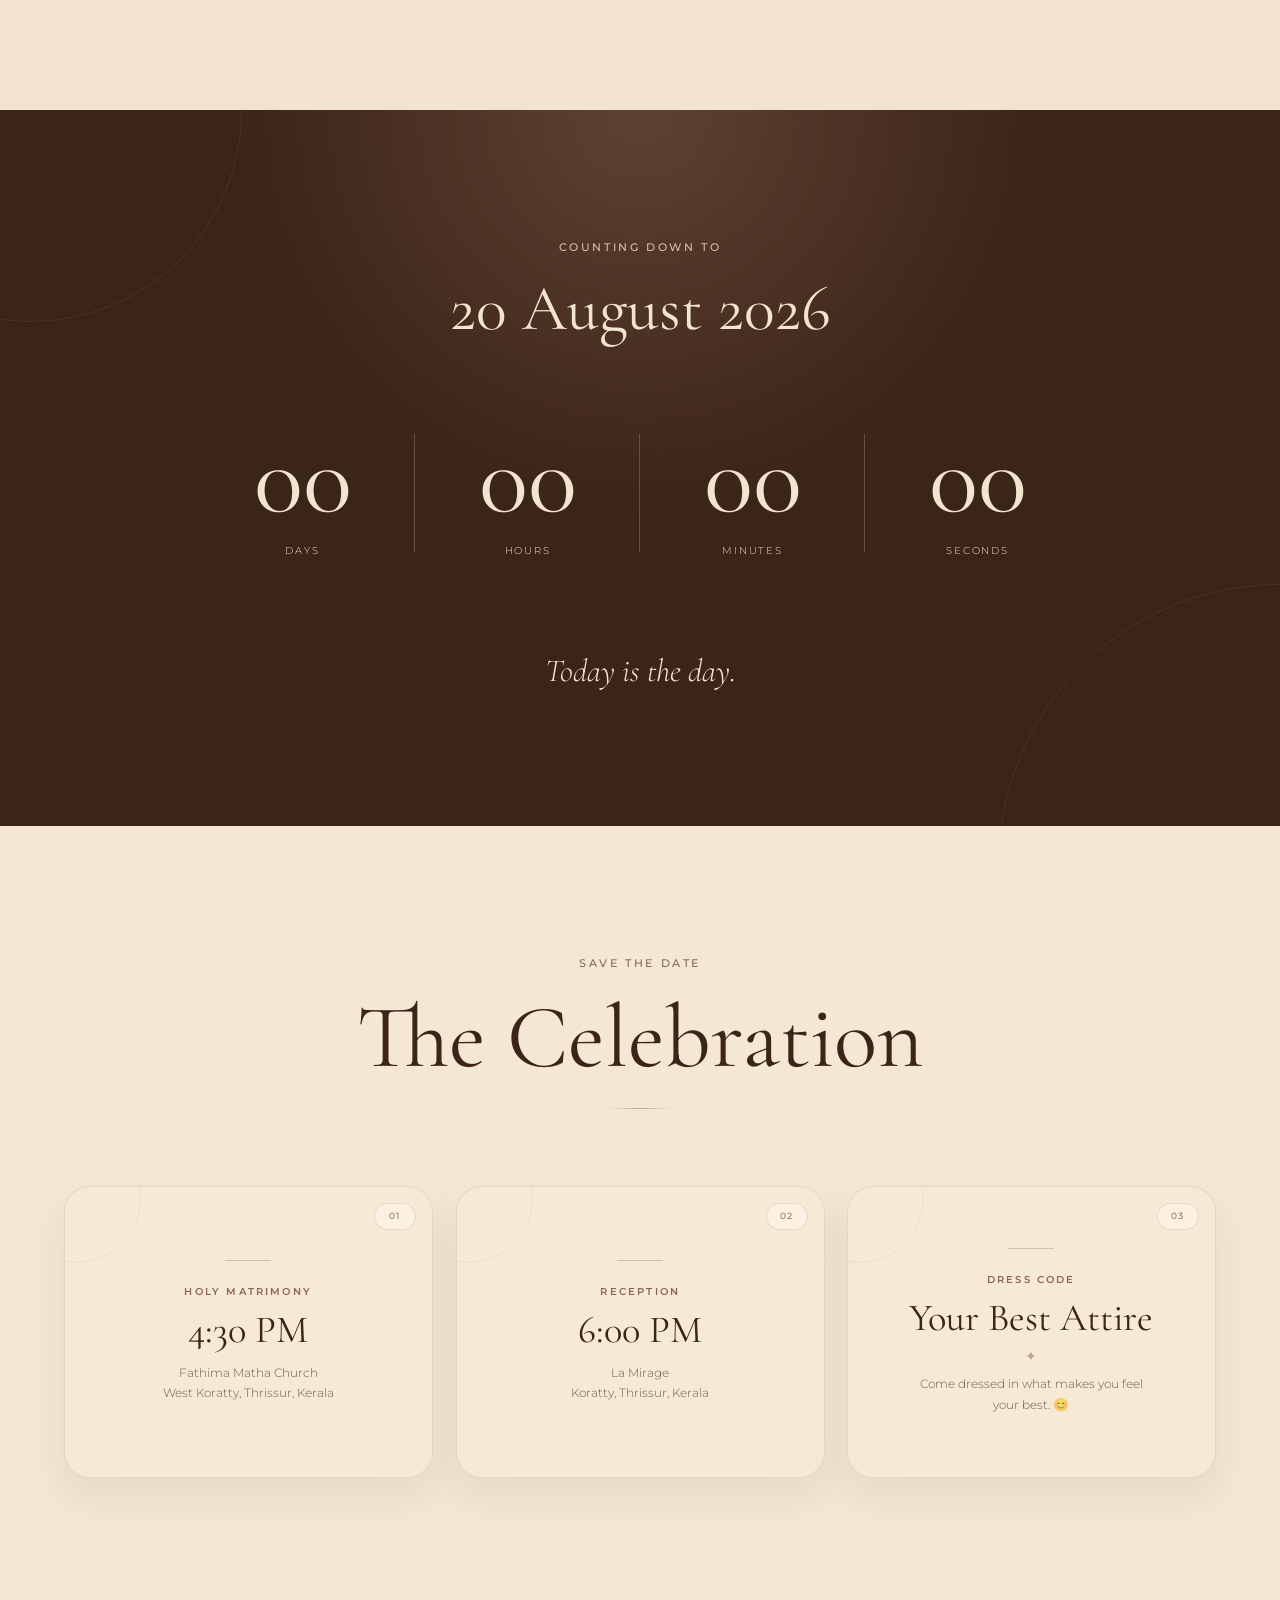
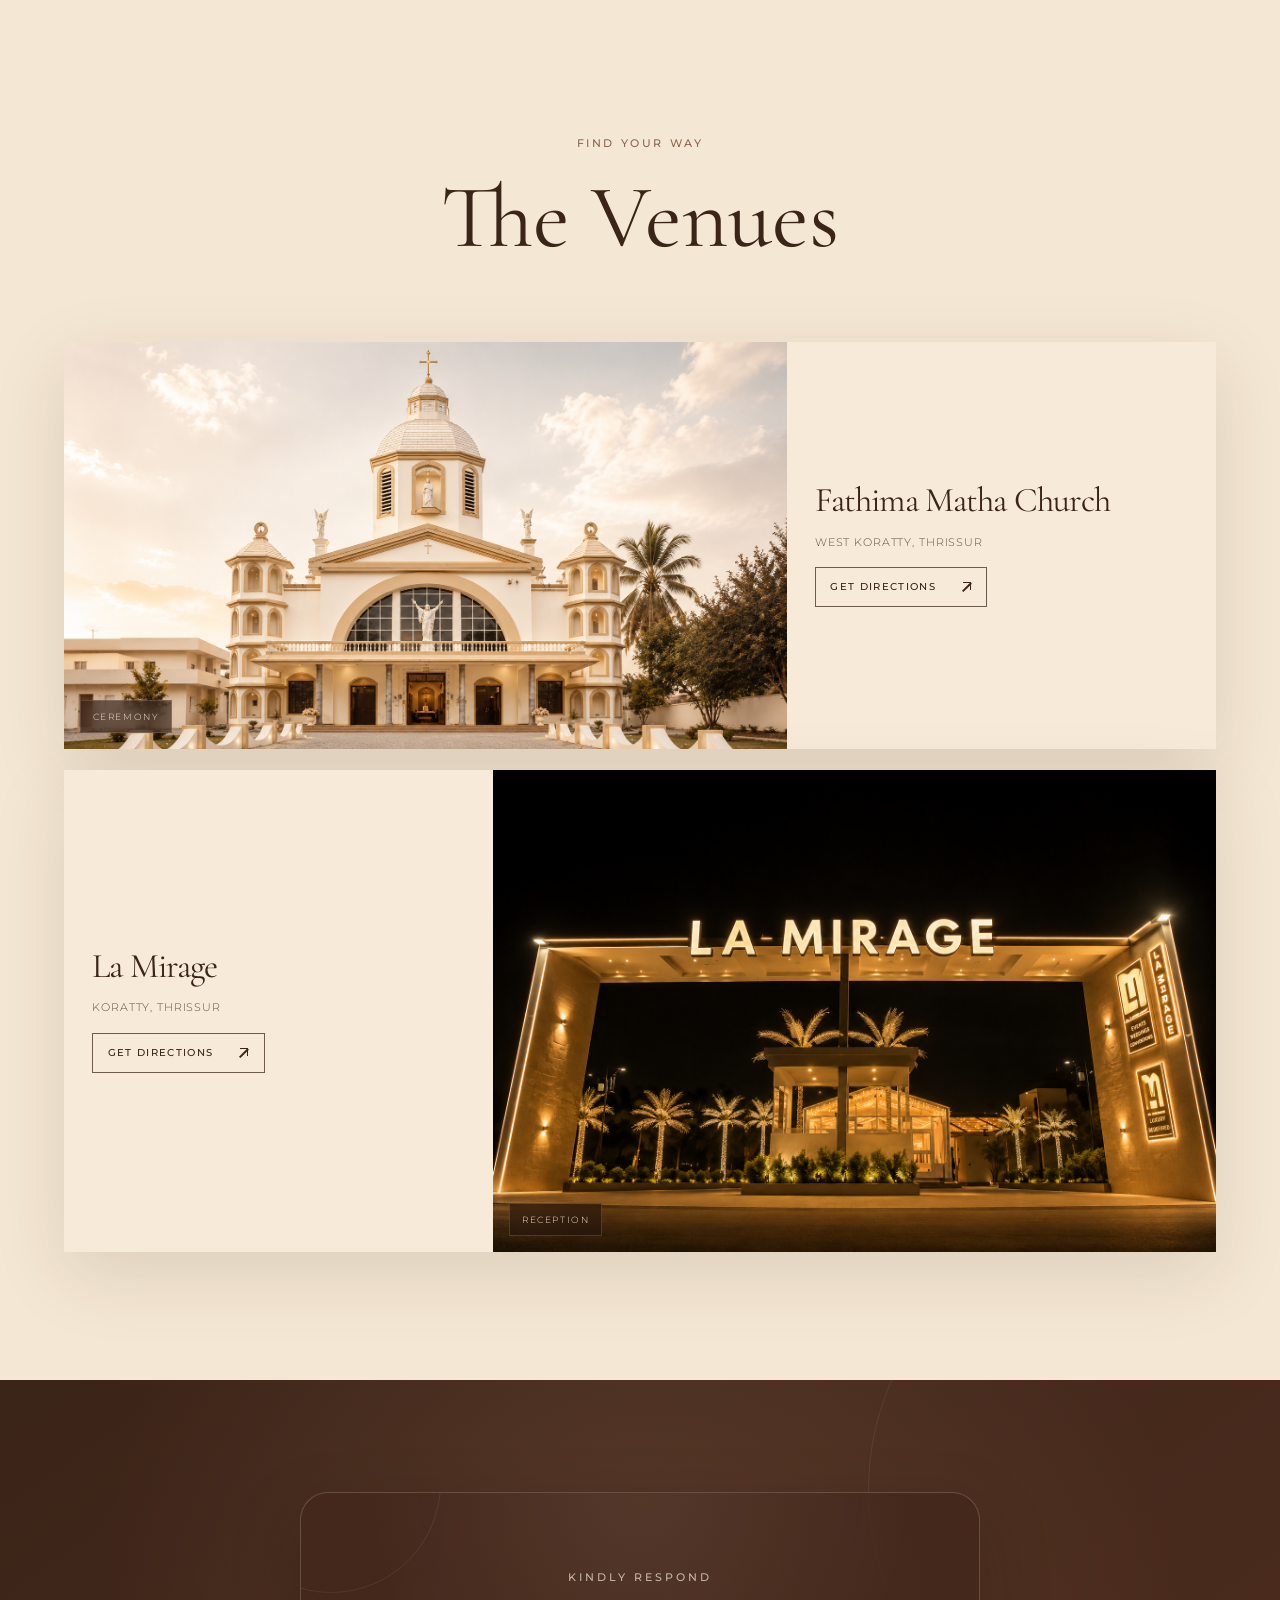
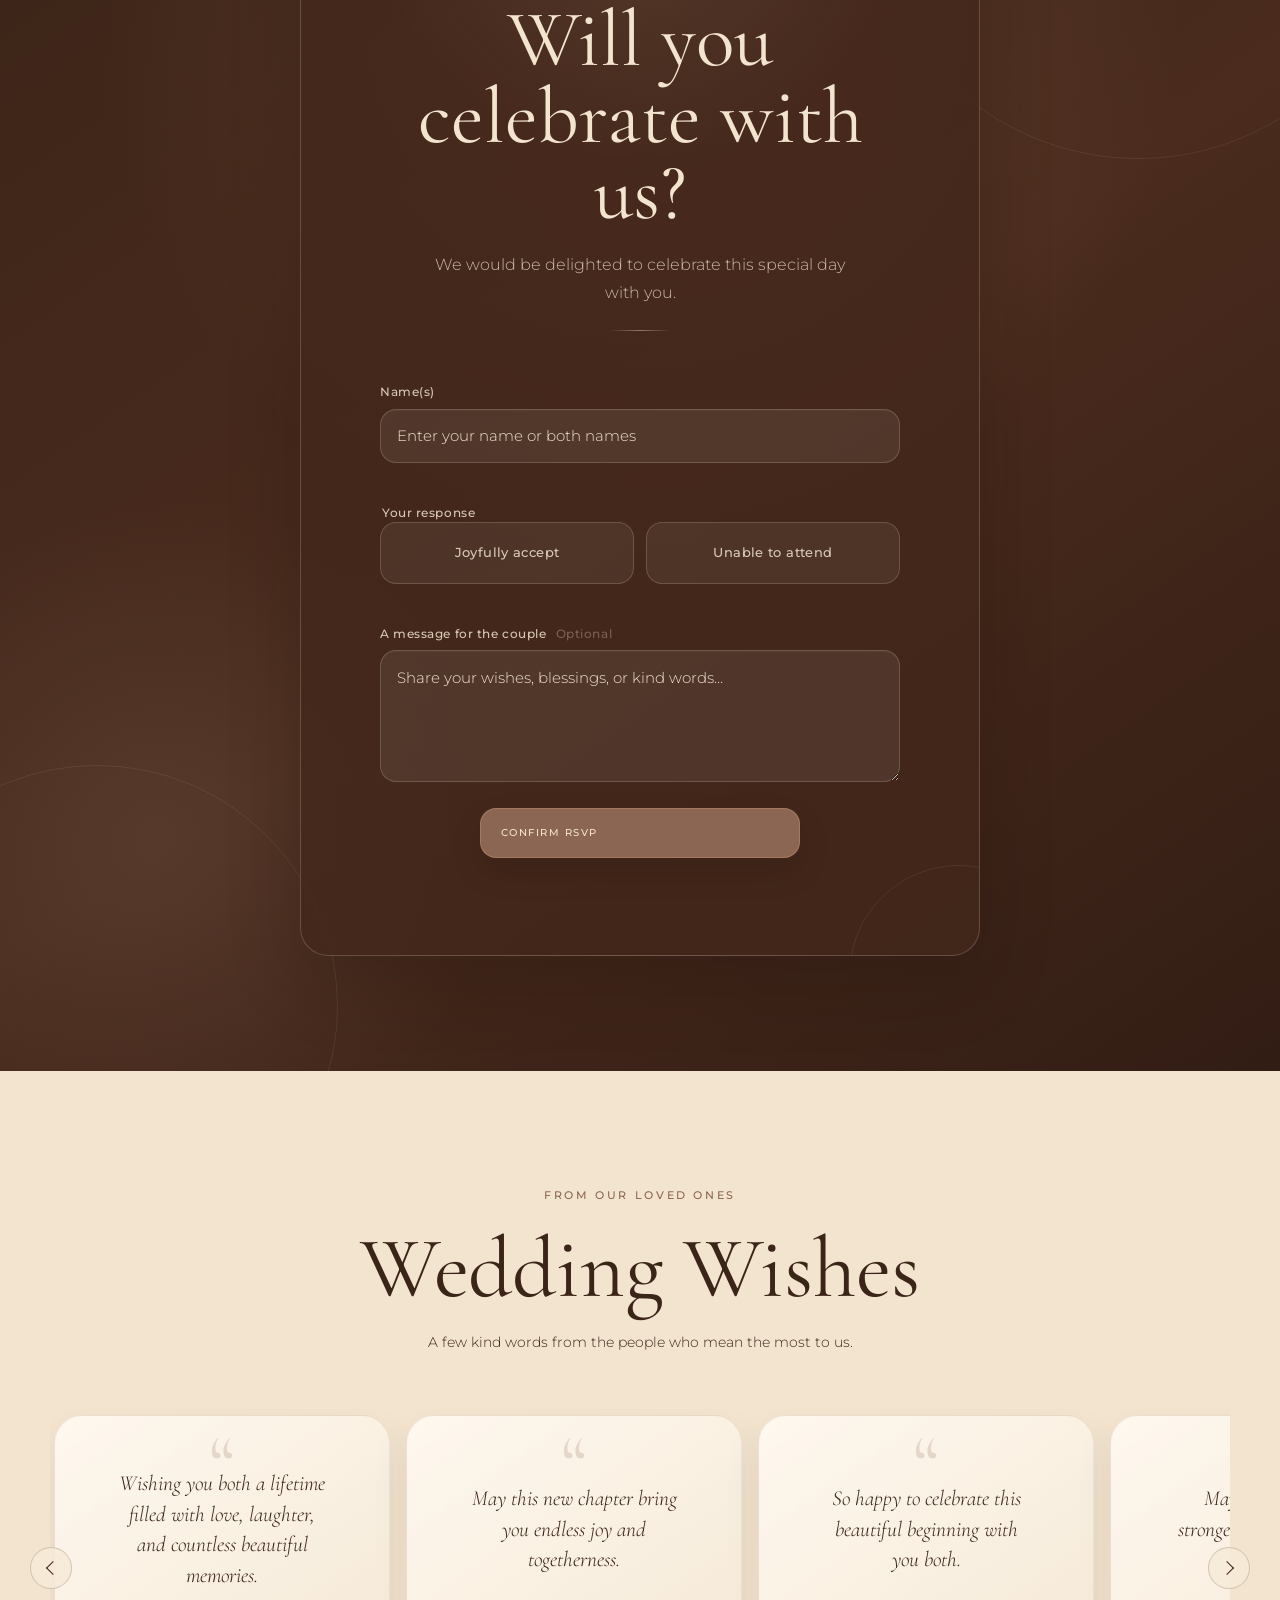
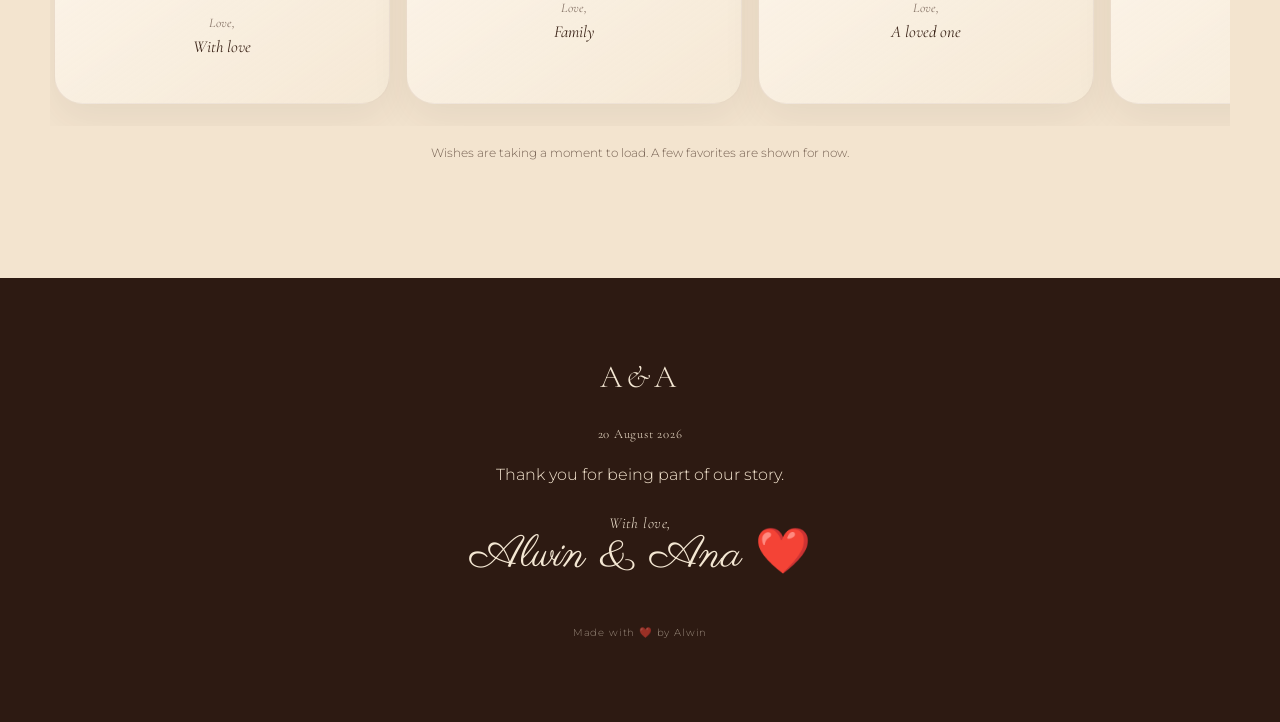
==== commit e5808164: "Add wedding wishes and refine invitation UI" ====
--- a/index.html
+++ b/index.html
@@ -45,9 +45,10 @@
   <main>
     <section class="hero" id="home" aria-label="Wedding introduction">
       <div class="hero__slideshow" aria-hidden="true">
-        <div class="hero__slide is-active" style="--hero-image: url('assets/images/hero/hero-1.jpg')"></div>
-        <div class="hero__slide" style="--hero-image: url('assets/images/hero/hero-2.jpg')"></div>
-        <div class="hero__slide" style="--hero-image: url('assets/images/hero/hero-3.jpg')"></div>
+        <div class="hero__slide is-active" style="--hero-image: url('assets/images/hero/hero-1.png')"></div>
+        <div class="hero__slide" style="--hero-image: url('assets/images/hero/hero-2.png')"></div>
+        <div class="hero__slide" style="--hero-image: url('assets/images/hero/hero-3.png')"></div>
+        <div class="hero__slide" style="--hero-image: url('assets/images/hero/hero-4.png')"></div>
       </div>
       <div class="hero__overlay"></div>
       <div class="hero__grain"></div>
@@ -222,7 +223,100 @@
         </div>
       </div>
     </section>
+
+    <section class="wishes-section reveal" id="wishes" aria-labelledby="wishesTitle">
+      <div class="wishes-heading">
+        <p class="section-kicker">From our loved ones</p>
+        <h2 id="wishesTitle">Wedding Wishes</h2>
+        <p>A few kind words from the people who mean the most to us.</p>
+      </div>
+
+      <div class="wishes-carousel">
+        <button class="wishes-nav wishes-nav--prev" id="wishesPrev" type="button" aria-label="Previous wishes">
+          <span aria-hidden="true"></span>
+        </button>
+
+        <div class="wishes-track" id="wishesTrack" aria-live="polite">
+          <article class="wish-card">
+            <p>Wishing you both a lifetime filled with love, laughter, and countless beautiful memories.</p>
+            <footer><span>Love,</span> With love</footer>
+          </article>
+          <article class="wish-card">
+            <p>May this new chapter bring you endless joy and togetherness.</p>
+            <footer><span>Love,</span> Family</footer>
+          </article>
+          <article class="wish-card">
+            <p>So happy to celebrate this beautiful beginning with you both.</p>
+            <footer><span>Love,</span> A loved one</footer>
+          </article>
+          <article class="wish-card">
+            <p>May your love grow stronger with every passing year.</p>
+            <footer><span>Love,</span> Friend</footer>
+          </article>
+          <button class="wish-card wish-card--cta" id="openWishForm" type="button">
+            <b aria-hidden="true">+</b>
+            <span>Share Your Wishes</span>
+            <small>Your blessing will become part of our story.</small>
+            <em>Add Yours →</em>
+          </button>
+        </div>
+
+        <button class="wishes-nav wishes-nav--next" id="wishesNext" type="button" aria-label="Next wishes">
+          <span aria-hidden="true"></span>
+        </button>
+      </div>
+
+      <p class="wishes-fallback" id="wishesFallback" hidden>
+        Wishes are taking a moment to load. A few favorites are shown for now.
+      </p>
+    </section>
   </main>
+
+  <div class="wish-modal" id="wishModal" hidden>
+    <div class="wish-modal__backdrop" data-wish-close></div>
+    <div class="wish-modal__panel" role="dialog" aria-modal="true" aria-labelledby="wishModalTitle" aria-describedby="wishModalDescription">
+      <button class="wish-modal__close" type="button" data-wish-close aria-label="Close wish form"></button>
+      <div class="wish-modal__intro">
+        <p class="section-kicker">Share a blessing</p>
+        <h2 id="wishModalTitle">Leave a Blessing</h2>
+        <p id="wishModalDescription">A few kind words for the beginning of our forever.</p>
+        <span aria-hidden="true"></span>
+      </div>
+      <form class="wish-form" id="wishForm" novalidate>
+        <div class="form-field">
+          <label for="wishName">Your name</label>
+          <input id="wishName" name="name" type="text" autocomplete="name" placeholder="John &amp; Maria" required>
+          <small class="field-error" data-error-for="wishName"></small>
+        </div>
+
+        <div class="form-field">
+          <label for="wishMessage">Your blessing</label>
+          <textarea id="wishMessage" name="wish" rows="4" maxlength="180" placeholder="Share a blessing, prayer, or a few kind words for us…" required></textarea>
+          <div class="wish-form__meta">
+            <small class="field-error" data-error-for="wishMessage"></small>
+            <small id="wishCount" hidden>180 characters remaining</small>
+          </div>
+        </div>
+
+        <button class="button rsvp-submit wish-submit" type="submit">
+          <span>Share My Blessing ❤️</span><b aria-hidden="true"></b>
+        </button>
+
+        <div class="form-status" id="wishStatus" role="status" aria-live="polite"></div>
+      </form>
+
+      <div class="wish-success" id="wishSuccess" hidden aria-live="polite">
+        <div class="wish-success__mark" aria-hidden="true">❤️</div>
+        <p class="section-kicker">Thank you.</p>
+        <h2>Your blessing has been received.</h2>
+        <p>Soon, it will become part of our wedding story.</p>
+        <span aria-hidden="true">✦</span>
+        <button class="button rsvp-submit wish-success__close" type="button" data-wish-close>
+          <span>Close</span><b aria-hidden="true"></b>
+        </button>
+      </div>
+    </div>
+  </div>
 
   <footer>
     <div class="footer-monogram"><span>A</span><i>&</i><span>A</span></div>
--- a/styles.css
+++ b/styles.css
@@ -1692,6 +1692,49 @@
   background: var(--mocha-dark) !important;
 }
 
+/* Compact RSVP success state */
+.rsvp-card__intro[hidden],
+.rsvp-form[hidden] {
+  display: none !important;
+}
+
+.rsvp-card.is-complete {
+  padding-top: clamp(2.4rem, 6vw, 4rem);
+  padding-bottom: clamp(2.4rem, 6vw, 4rem);
+}
+
+.rsvp-card.is-complete .rsvp-success-panel {
+  max-width: 560px;
+}
+
+.rsvp-card.is-complete .rsvp-success-panel__mark {
+  width: 52px;
+  height: 52px;
+  margin-bottom: 1rem;
+  font-size: 1.55rem;
+}
+
+.rsvp-card.is-complete .rsvp-success-panel h2 {
+  font-size: clamp(2.45rem, 6vw, 4.2rem);
+  line-height: 1.04;
+}
+
+.rsvp-card.is-complete .rsvp-success-panel > p:not(.section-kicker) {
+  margin: 1rem auto 0;
+  font-size: clamp(1.15rem, 2.3vw, 1.45rem);
+}
+
+@media (max-width: 520px) {
+  .rsvp-card.is-complete {
+    padding-top: 2.35rem;
+    padding-bottom: 2.45rem;
+  }
+
+  .rsvp-card.is-complete .rsvp-success-panel h2 {
+    font-size: 2.55rem;
+  }
+}
+
 /* Animated quote ornament */
 .ornament {
   position: relative;
@@ -1824,19 +1867,35 @@
 }
 
 .venue-card .button b {
-  display: inline-grid;
-  flex: 0 0 1.05em;
-  place-items: center;
-  width: 1.05em;
-  height: 1.05em;
+  position: relative;
+  display: inline-block;
+  flex: 0 0 12px;
+  width: 12px;
+  height: 12px;
+  overflow: hidden;
 }
 
 .venue-card .button b::before {
-  content: "↗";
-  display: block;
-  color: currentColor;
-  font-size: .92rem;
-  line-height: 1;
+  content: "";
+  position: absolute;
+  top: 1px;
+  right: 1px;
+  width: 7px;
+  height: 7px;
+  border-top: 1.5px solid currentColor;
+  border-right: 1.5px solid currentColor;
+}
+
+.venue-card .button b::after {
+  content: "";
+  position: absolute;
+  right: 1px;
+  top: 1px;
+  width: 12px;
+  height: 1.5px;
+  background: currentColor;
+  transform: rotate(-45deg);
+  transform-origin: right center;
 }
 
 @media (max-width: 820px) {
@@ -1867,10 +1926,10 @@
 
   .venue-card .button {
     width: fit-content;
-    min-width: 158px;
+    min-width: 146px;
     min-height: 40px;
-    gap: .6rem;
-    padding: .66rem .82rem;
+    gap: .55rem;
+    padding: .66rem .78rem;
   }
 }
 
@@ -1884,3 +1943,1317 @@
     padding-bottom: 1.1rem;
   }
 }
+
+/* Wedding Wishes */
+.wishes-section {
+  overflow: hidden;
+  padding:
+    clamp(5rem, 9vw, 8rem)
+    max(1.25rem, env(safe-area-inset-right, 0px))
+    clamp(5rem, 9vw, 8rem)
+    max(1.25rem, env(safe-area-inset-left, 0px));
+  background: var(--champagne-light);
+  color: var(--espresso);
+}
+
+.wishes-heading {
+  max-width: 680px;
+  margin: 0 auto clamp(2rem, 5vw, 3.4rem);
+  text-align: center;
+}
+
+.wishes-heading .section-kicker {
+  color: var(--mocha);
+}
+
+.wishes-heading h2,
+.wish-modal__panel h2 {
+  margin: 0;
+  font-family: var(--serif);
+  font-size: clamp(2.7rem, 7vw, 5.4rem);
+  font-weight: 400;
+  line-height: 1.02;
+}
+
+.wishes-heading > p:not(.section-kicker) {
+  max-width: 520px;
+  margin: 1.1rem auto 0;
+  font-size: .9rem;
+}
+
+.wishes-carousel {
+  position: relative;
+  max-width: 1180px;
+  margin: 0 auto;
+}
+
+.wishes-track {
+  display: flex;
+  gap: .9rem;
+  overflow-x: auto;
+  overflow-y: hidden;
+  padding: .2rem 0 1.1rem;
+  scroll-padding-inline: 0;
+  scroll-snap-type: x mandatory;
+  scrollbar-width: none;
+  -webkit-overflow-scrolling: touch;
+}
+
+.wishes-track::-webkit-scrollbar {
+  display: none;
+}
+
+.wish-card {
+  flex: 0 0 84vw;
+  min-height: 250px;
+  padding: 1.55rem;
+  display: flex;
+  flex-direction: column;
+  justify-content: space-between;
+  scroll-snap-align: start;
+  border: 1px solid rgba(59,36,24,.16);
+  color: var(--espresso);
+  background: var(--cream);
+  text-align: left;
+}
+
+.wish-card p {
+  position: relative;
+  margin: 0;
+  padding-inline: .55rem;
+  font-family: var(--serif);
+  font-size: clamp(1.22rem, 5.2vw, 1.62rem);
+  font-style: italic;
+  line-height: 1.32;
+}
+
+.wish-card p::before,
+.wish-card p::after {
+  color: rgba(139,102,83,.72);
+  font-family: var(--serif);
+  font-size: 1.22em;
+  font-style: normal;
+  line-height: 0;
+}
+
+.wish-card p::before {
+  content: "“";
+  margin-right: .08em;
+}
+
+.wish-card p::after {
+  content: "”";
+  margin-left: .08em;
+}
+
+.wish-card footer {
+  margin-top: 1.7rem;
+  padding: 0;
+  color: var(--mocha-dark);
+  background: transparent;
+  text-align: left;
+  text-transform: uppercase;
+  letter-spacing: .16em;
+  font-family: var(--sans);
+  font-size: .62rem;
+  font-weight: 500;
+}
+
+.wish-card--cta {
+  align-items: center;
+  justify-content: center;
+  gap: .75rem;
+  border-style: dashed;
+  border-color: rgba(59,36,24,.28);
+  cursor: pointer;
+  font: 500 .72rem/1 var(--sans);
+  letter-spacing: .16em;
+  text-transform: uppercase;
+}
+
+.wish-card--cta span {
+  max-width: 11ch;
+  text-align: center;
+  line-height: 1.45;
+}
+
+.wish-card--cta b {
+  display: grid;
+  place-items: center;
+  width: 38px;
+  height: 38px;
+  border: 1px solid rgba(59,36,24,.28);
+  border-radius: 50%;
+  font-family: var(--serif);
+  font-size: 1.5rem;
+  font-weight: 400;
+  line-height: 1;
+}
+
+.wishes-nav {
+  display: none;
+}
+
+.wishes-fallback {
+  max-width: 520px;
+  margin: 1rem auto 0;
+  color: rgba(59,36,24,.68);
+  text-align: center;
+  font-size: .78rem;
+}
+
+.wish-modal[hidden] {
+  display: none;
+}
+
+.wish-modal {
+  position: fixed;
+  inset: 0;
+  z-index: 2000;
+  display: grid;
+  place-items: center;
+  padding:
+    max(1rem, env(safe-area-inset-top, 0px))
+    max(1rem, env(safe-area-inset-right, 0px))
+    max(1rem, env(safe-area-inset-bottom, 0px))
+    max(1rem, env(safe-area-inset-left, 0px));
+}
+
+.wish-modal__backdrop {
+  position: absolute;
+  inset: 0;
+  background: rgba(36,20,14,.62);
+  backdrop-filter: blur(6px);
+}
+
+.wish-modal__panel {
+  position: relative;
+  width: min(620px, 100%);
+  max-height: min(760px, 92dvh);
+  overflow-y: auto;
+  padding: clamp(2.2rem, 7vw, 4rem) clamp(1.2rem, 5vw, 3rem);
+  border: 1px solid rgba(244,231,211,.28);
+  color: var(--champagne-light);
+  background: rgba(59,36,24,.96);
+  box-shadow: 0 28px 90px rgba(20,10,6,.32);
+  text-align: center;
+}
+
+.wish-modal__panel .section-kicker {
+  color: #d9bea9;
+}
+
+.wish-modal__panel h2 {
+  font-size: clamp(2.35rem, 6vw, 4.35rem);
+}
+
+.wish-modal__close {
+  position: absolute;
+  top: .9rem;
+  right: .9rem;
+  width: 38px;
+  height: 38px;
+  border: 1px solid rgba(244,231,211,.32);
+  border-radius: 50%;
+  background: transparent;
+  cursor: pointer;
+}
+
+.wish-modal__close::before,
+.wish-modal__close::after {
+  content: "";
+  position: absolute;
+  top: 50%;
+  left: 50%;
+  width: 15px;
+  height: 1px;
+  background: var(--champagne-light);
+}
+
+.wish-modal__close::before {
+  transform: translate(-50%, -50%) rotate(45deg);
+}
+
+.wish-modal__close::after {
+  transform: translate(-50%, -50%) rotate(-45deg);
+}
+
+.wish-form {
+  display: grid;
+  gap: 1.15rem;
+  margin: 2rem auto 0;
+  text-align: left;
+}
+
+.wish-form textarea {
+  min-height: 132px;
+}
+
+.wish-form__meta {
+  display: flex;
+  justify-content: space-between;
+  gap: 1rem;
+}
+
+.wish-form__meta small:last-child {
+  color: rgba(244,231,211,.68);
+  font-size: .68rem;
+  white-space: nowrap;
+}
+
+.wish-submit {
+  width: 100%;
+  max-width: 280px;
+  margin-top: .3rem;
+}
+
+.wish-submit:disabled {
+  cursor: wait;
+  opacity: .62;
+}
+
+body.wish-modal-open {
+  overflow: hidden;
+}
+
+@media (min-width: 760px) {
+  .wishes-track {
+    gap: 1rem;
+    padding-inline: .25rem;
+    scroll-padding-inline: .25rem;
+  }
+
+  .wish-card {
+    flex-basis: 330px;
+    min-height: 270px;
+  }
+
+  .wish-card p {
+    font-size: 1.48rem;
+  }
+
+  .wishes-nav {
+    position: absolute;
+    top: 50%;
+    z-index: 2;
+    display: grid;
+    place-items: center;
+    width: 42px;
+    height: 42px;
+    border: 1px solid rgba(59,36,24,.2);
+    border-radius: 50%;
+    color: var(--espresso);
+    background: rgba(247,234,216,.9);
+    cursor: pointer;
+    transform: translateY(-50%);
+  }
+
+  .wishes-nav--prev {
+    left: -1.25rem;
+  }
+
+  .wishes-nav--next {
+    right: -1.25rem;
+  }
+
+  .wishes-nav span {
+    width: 10px;
+    height: 10px;
+    border-top: 1.5px solid currentColor;
+    border-right: 1.5px solid currentColor;
+  }
+
+  .wishes-nav--prev span {
+    transform: translateX(2px) rotate(-135deg);
+  }
+
+  .wishes-nav--next span {
+    transform: translateX(-2px) rotate(45deg);
+  }
+}
+
+@media (max-width: 520px) {
+  .wishes-section {
+    padding-top: 4.5rem;
+    padding-bottom: 4.5rem;
+  }
+
+  .wishes-track {
+    gap: .8rem;
+  }
+
+  .wish-card {
+    flex-basis: 86vw;
+    min-height: 238px;
+    padding: 1.35rem;
+  }
+
+  .wish-card p {
+    font-size: clamp(1.18rem, 5vw, 1.48rem);
+  }
+
+  .wish-modal__panel {
+    padding-top: 3.2rem;
+  }
+}
+
+/* Premium Wedding Wishes card treatment */
+.wishes-track {
+  gap: 1rem;
+  padding-top: .35rem;
+  padding-bottom: 1.4rem;
+}
+
+.wish-card {
+  position: relative;
+  flex-basis: 82vw;
+  min-height: 268px;
+  padding: 2.35rem 1.55rem 1.65rem;
+  align-items: center;
+  justify-content: center;
+  overflow: hidden;
+  border: 1px solid rgba(139,102,83,.12);
+  border-radius: 28px;
+  background:
+    linear-gradient(145deg, rgba(255,250,242,.86), rgba(244,231,211,.54)),
+    var(--cream);
+  box-shadow: 0 16px 38px rgba(59,36,24,.07);
+  text-align: center;
+}
+
+.wish-card::before {
+  content: "“";
+  position: absolute;
+  top: .45rem;
+  left: 50%;
+  color: rgba(139,102,83,.2);
+  font-family: var(--serif);
+  font-size: 5.2rem;
+  line-height: 1;
+  transform: translateX(-50%);
+  pointer-events: none;
+}
+
+.wish-card p {
+  max-width: 23ch;
+  padding-inline: 0;
+  font-size: clamp(1.18rem, 4.7vw, 1.46rem);
+  line-height: 1.42;
+}
+
+.wish-card p::before,
+.wish-card p::after {
+  content: none;
+}
+
+.wish-card footer {
+  margin-top: 1.4rem;
+  color: var(--espresso);
+  text-align: center;
+  text-transform: none;
+  letter-spacing: 0;
+  font-family: var(--serif);
+  font-size: 1.05rem;
+  font-style: italic;
+  font-weight: 400;
+}
+
+.wish-card footer span {
+  display: block;
+  margin-bottom: -.12rem;
+  color: rgba(59,36,24,.62);
+  font-size: .82rem;
+}
+
+.wish-card--cta {
+  gap: .65rem;
+  border: 1px dashed rgba(139,102,83,.34);
+  background:
+    linear-gradient(145deg, rgba(244,231,211,.68), rgba(247,234,216,.42)),
+    rgba(255,250,242,.58);
+}
+
+.wish-card--cta::before {
+  content: none;
+}
+
+.wish-card--cta b {
+  width: 46px;
+  height: 46px;
+  border-color: rgba(139,102,83,.28);
+  color: var(--mocha-dark);
+  background: rgba(255,250,242,.5);
+  font-size: 1.8rem;
+}
+
+.wish-card--cta span {
+  max-width: 14ch;
+  color: var(--espresso);
+  font-family: var(--serif);
+  font-size: 1.55rem;
+  font-weight: 400;
+  letter-spacing: 0;
+  line-height: 1.05;
+  text-transform: none;
+}
+
+.wish-card--cta small {
+  max-width: 15ch;
+  color: rgba(59,36,24,.72);
+  font: 300 .84rem/1.45 var(--sans);
+}
+
+.wish-card--cta em {
+  margin-top: .15rem;
+  color: var(--mocha-dark);
+  font: 500 .62rem/1 var(--sans);
+  font-style: normal;
+  letter-spacing: .16em;
+  text-transform: uppercase;
+}
+
+.wish-card--cta:focus {
+  outline: none;
+}
+
+.wish-card--cta:focus-visible {
+  border-color: rgba(139,102,83,.5);
+  box-shadow:
+    0 0 0 3px rgba(139,102,83,.18),
+    0 16px 38px rgba(59,36,24,.07);
+}
+
+@media (hover: hover) and (pointer: fine) {
+  .wish-card {
+    transition: opacity .55s ease, transform .25s ease, box-shadow .25s ease, border-color .25s ease;
+  }
+
+  .wish-card:hover {
+    border-color: rgba(139,102,83,.18);
+    box-shadow: 0 20px 46px rgba(59,36,24,.1);
+    transform: translateY(-4px);
+  }
+}
+
+@media (min-width: 760px) {
+  .wish-card {
+    flex-basis: 336px;
+    min-height: 288px;
+    padding: 2.45rem 1.65rem 1.75rem;
+  }
+
+  .wish-card p {
+    font-size: 1.34rem;
+  }
+}
+
+@media (max-width: 520px) {
+  .wishes-track {
+    gap: .85rem;
+  }
+
+  .wish-card {
+    flex-basis: 82vw;
+    min-height: 260px;
+    padding: 2.15rem 1.35rem 1.45rem;
+  }
+
+  .wish-card::before {
+    top: .38rem;
+    font-size: 4.6rem;
+  }
+}
+
+/* Guestbook-style wishes modal */
+.wish-modal {
+  opacity: 0;
+  pointer-events: none;
+  transition: opacity .28s cubic-bezier(.2,.7,.2,1);
+}
+
+.wish-modal.is-open,
+.wish-modal.is-closing {
+  pointer-events: auto;
+}
+
+.wish-modal.is-open {
+  opacity: 1;
+}
+
+.wish-modal__backdrop {
+  opacity: 0;
+  transition: opacity .28s cubic-bezier(.2,.7,.2,1);
+}
+
+.wish-modal.is-open .wish-modal__backdrop {
+  opacity: 1;
+}
+
+.wish-modal__panel {
+  width: min(560px, 100%);
+  max-height: min(720px, 92dvh);
+  padding: clamp(2rem, 5vw, 3.2rem) clamp(1.1rem, 4.5vw, 2.65rem);
+  border: 1px solid rgba(244,231,211,.2);
+  border-radius: 28px;
+  background:
+    linear-gradient(180deg, rgba(101,70,56,.98), rgba(59,36,24,.98) 72%),
+    var(--espresso);
+  box-shadow: 0 22px 64px rgba(20,10,6,.24);
+  opacity: 0;
+  transform: translateY(16px) scale(.96);
+  transition:
+    opacity .3s cubic-bezier(.2,.7,.2,1),
+    transform .3s cubic-bezier(.2,.7,.2,1);
+}
+
+.wish-modal.is-open .wish-modal__panel {
+  opacity: 1;
+  transform: translateY(0) scale(1);
+}
+
+.wish-modal__intro {
+  max-width: 430px;
+  margin: 0 auto;
+  text-align: center;
+}
+
+.wish-modal__intro .section-kicker {
+  margin-bottom: .85rem;
+  color: #d9bea9;
+}
+
+.wish-modal__intro h2 {
+  font-size: clamp(2.5rem, 7vw, 4.3rem);
+}
+
+.wish-modal__intro p:not(.section-kicker) {
+  margin: .9rem auto 0;
+  color: rgba(244,231,211,.82);
+  font-size: .9rem;
+  line-height: 1.7;
+}
+
+.wish-modal__intro > span {
+  display: block;
+  width: 54px;
+  height: 1px;
+  margin: 1.25rem auto 0;
+  background: rgba(244,231,211,.34);
+}
+
+.wish-modal__close {
+  top: .8rem;
+  right: .8rem;
+  width: 44px;
+  height: 44px;
+  border-color: rgba(244,231,211,.2);
+  opacity: .72;
+  transition: opacity .2s ease, border-color .2s ease, background .2s ease;
+}
+
+.wish-modal__close::before,
+.wish-modal__close::after {
+  width: 13px;
+  opacity: .86;
+}
+
+.wish-modal__close:hover,
+.wish-modal__close:focus-visible {
+  opacity: 1;
+  border-color: rgba(244,231,211,.48);
+  background: rgba(244,231,211,.06);
+}
+
+.wish-modal__close:focus-visible,
+.wish-form input:focus-visible,
+.wish-form textarea:focus-visible,
+.wish-submit:focus-visible,
+.wish-success__close:focus-visible {
+  outline: 2px solid rgba(244,231,211,.64);
+  outline-offset: 3px;
+}
+
+.wish-form {
+  gap: 1rem;
+  margin-top: 1.55rem;
+}
+
+.wish-form .form-field {
+  gap: .45rem;
+}
+
+.wish-form .form-field label {
+  color: rgba(244,231,211,.9);
+  font-size: .78rem;
+  font-weight: 500;
+  letter-spacing: .02em;
+  text-transform: none;
+}
+
+.wish-form input[type="text"],
+.wish-form textarea {
+  border: 1px solid rgba(244,231,211,.24);
+  border-radius: 15px;
+  color: var(--champagne-light) !important;
+  -webkit-text-fill-color: var(--champagne-light);
+  caret-color: var(--champagne-light);
+  background: rgba(255,250,242,.07) !important;
+  box-shadow: inset 0 1px 0 rgba(255,250,242,.04);
+}
+
+.wish-form input[type="text"]::placeholder,
+.wish-form textarea::placeholder {
+  color: rgba(244,231,211,.43);
+  -webkit-text-fill-color: rgba(244,231,211,.43);
+}
+
+.wish-form input[type="text"]:focus,
+.wish-form textarea:focus {
+  border-color: rgba(244,231,211,.5);
+  background: rgba(255,250,242,.1) !important;
+  box-shadow: 0 0 0 3px rgba(244,231,211,.08);
+}
+
+.wish-form textarea {
+  min-height: 124px;
+}
+
+.wish-form__meta {
+  min-height: 1.15rem;
+  align-items: start;
+}
+
+.wish-form__meta small:last-child {
+  color: rgba(244,231,211,.62);
+}
+
+.wish-form__meta small.is-warning {
+  color: #f4c8b8;
+}
+
+.wish-submit {
+  width: auto;
+  min-width: 250px;
+  max-width: 100%;
+  min-height: 48px;
+  margin: .45rem auto 0;
+  padding-inline: 1.65rem;
+  justify-content: center;
+  gap: 0;
+}
+
+.wish-submit b {
+  display: none;
+}
+
+.wish-success[hidden],
+.wish-form[hidden] {
+  display: none !important;
+}
+
+.wish-success {
+  max-width: 430px;
+  margin: 1.6rem auto 0;
+  text-align: center;
+}
+
+.wish-success__mark {
+  width: 58px;
+  height: 58px;
+  margin: 0 auto 1rem;
+  display: grid;
+  place-items: center;
+  border: 1px solid rgba(244,231,211,.32);
+  border-radius: 50%;
+  background: rgba(255,250,242,.05);
+  font-size: 1.35rem;
+}
+
+.wish-success .section-kicker {
+  margin-bottom: .75rem;
+  color: #d9bea9;
+}
+
+.wish-success h2 {
+  margin: 0;
+  font-family: var(--serif);
+  font-size: clamp(2rem, 6vw, 3.2rem);
+  font-weight: 400;
+  line-height: 1.08;
+}
+
+.wish-success > p:not(.section-kicker) {
+  margin: 1rem auto 0;
+  color: rgba(244,231,211,.82);
+  font-size: .9rem;
+  line-height: 1.7;
+}
+
+.wish-success > span {
+  display: block;
+  margin: 1.2rem auto 1.35rem;
+  color: rgba(244,231,211,.7);
+}
+
+.wish-success .wish-success__close {
+  width: auto;
+  min-width: 124px;
+  max-width: none;
+  min-height: 46px;
+  margin: 0 auto;
+  padding: .8rem 1.45rem;
+  display: inline-flex;
+  justify-content: center;
+  gap: 0;
+  justify-self: center;
+  border-color: rgba(244,231,211,.38);
+  box-shadow: none;
+}
+
+.wish-success .wish-success__close b {
+  display: none;
+}
+
+@media (max-width: 520px) {
+  .wish-modal {
+    padding:
+      max(.75rem, env(safe-area-inset-top, 0px))
+      max(.75rem, env(safe-area-inset-right, 0px))
+      max(.75rem, env(safe-area-inset-bottom, 0px))
+      max(.75rem, env(safe-area-inset-left, 0px));
+  }
+
+  .wish-modal__panel {
+    max-height: 90dvh;
+    padding: 3rem 1.05rem 1.35rem;
+    border-radius: 24px;
+  }
+
+  .wish-modal__intro h2 {
+    font-size: 2.85rem;
+  }
+
+  .wish-modal__intro p:not(.section-kicker) {
+    font-size: .84rem;
+  }
+
+  .wish-form {
+    margin-top: 1.25rem;
+  }
+}
+
+@media (prefers-reduced-motion: reduce) {
+  .wish-modal,
+  .wish-modal__backdrop,
+  .wish-modal__panel {
+    transition: none !important;
+  }
+
+  .wish-modal__panel {
+    transform: none !important;
+  }
+}
+
+/* Refined Celebration invitation panels */
+.celebration-section .section-heading {
+  margin-bottom: clamp(3.25rem, 6vw, 5.25rem);
+}
+
+.celebration-section .section-heading::after {
+  content: "";
+  display: block;
+  width: 64px;
+  height: 1px;
+  margin: 1.45rem auto 0;
+  background: linear-gradient(
+    90deg,
+    transparent,
+    rgba(139,102,83,.5),
+    transparent
+  );
+}
+
+.celebration-section .details-grid {
+  gap: clamp(1rem, 2vw, 1.45rem);
+}
+
+.celebration-section .detail-card {
+  position: relative;
+  min-height: 292px;
+  padding: clamp(2.15rem, 3vw, 2.65rem) clamp(1.35rem, 2.5vw, 2rem);
+  overflow: hidden;
+  border: 1px solid rgba(139,102,83,.14);
+  border-radius: 26px;
+  background: rgba(247,234,216,.78);
+  box-shadow: 0 18px 42px rgba(59,36,24,.075);
+  justify-content: center;
+}
+
+.celebration-section .detail-card::before {
+  width: 46px;
+  height: 1px;
+  margin: 0 auto 1.35rem;
+  background: rgba(139,102,83,.32);
+}
+
+.celebration-section .detail-card::after {
+  content: "";
+  position: absolute;
+  top: -54px;
+  left: -54px;
+  width: 128px;
+  height: 128px;
+  border: 1px solid rgba(139,102,83,.08);
+  border-radius: 50%;
+  pointer-events: none;
+}
+
+.celebration-section .detail-card__number {
+  top: 1rem;
+  right: 1rem;
+  min-width: 42px;
+  padding: .28rem .55rem;
+  border: 1px solid rgba(139,102,83,.16);
+  border-radius: 999px;
+  color: rgba(101,70,56,.72);
+  background: rgba(255,250,242,.44);
+  font-family: var(--sans);
+  font-size: .58rem;
+  font-weight: 500;
+  letter-spacing: .12em;
+}
+
+.celebration-section .detail-card__type {
+  margin: 0 0 .75rem;
+  color: var(--mocha);
+  letter-spacing: .22em;
+  font-size: .62rem;
+  font-weight: 600;
+}
+
+.celebration-section .detail-card h3 {
+  margin: 0 0 .85rem;
+  color: var(--espresso);
+  font: 400 clamp(2.05rem, 3vw, 2.65rem)/.98 var(--serif);
+}
+
+.celebration-section .detail-card p:last-child {
+  max-width: 250px;
+  margin: 0 auto;
+  color: rgba(59,36,24,.72);
+  font-size: .78rem;
+  line-height: 1.65;
+}
+
+.celebration-section .detail-card:last-child h3::after {
+  content: "✦";
+  display: block;
+  margin: .75rem auto -.2rem;
+  color: rgba(139,102,83,.55);
+  font-family: var(--serif);
+  font-size: .9rem;
+  line-height: 1;
+}
+
+@media (hover: hover) and (pointer: fine) {
+  .celebration-section .detail-card {
+    transition: transform .25s ease, box-shadow .25s ease, border-color .25s ease;
+  }
+
+  .celebration-section .detail-card:hover {
+    border-color: rgba(139,102,83,.2);
+    box-shadow: 0 22px 48px rgba(59,36,24,.1);
+    transform: translateY(-4px);
+  }
+}
+
+@media (max-width: 820px) {
+  .celebration-section .details-grid {
+    gap: 1.25rem;
+  }
+
+  .celebration-section .detail-card {
+    min-height: 238px;
+    padding: 2rem 1.2rem;
+  }
+}
+
+@media (max-width: 520px) {
+  .celebration-section .section-heading {
+    margin-bottom: 2.75rem;
+  }
+
+  .celebration-section .details-grid {
+    gap: 1.15rem;
+  }
+
+  .celebration-section .detail-card {
+    min-height: 224px;
+    padding: 1.9rem 1.05rem;
+    border-radius: 24px;
+  }
+
+  .celebration-section .detail-card h3 {
+    font-size: clamp(2rem, 9vw, 2.4rem);
+  }
+}
+
+/* Refined RSVP response card */
+.rsvp-section {
+  position: relative;
+  isolation: isolate;
+  min-height: auto;
+  padding: clamp(5rem, 9vw, 7rem) max(1.25rem, env(safe-area-inset-left, 0px)) clamp(5.5rem, 9vw, 7.5rem);
+  overflow: hidden;
+  background:
+    radial-gradient(circle at 50% 18%, rgba(166,123,97,.22), transparent 34rem),
+    radial-gradient(circle at 12% 82%, rgba(244,231,211,.08), transparent 22rem),
+    linear-gradient(145deg, #3b2418 0%, #4a2b1d 54%, #321d14 100%);
+}
+
+.rsvp-section::before,
+.rsvp-section::after {
+  content: "";
+  position: absolute;
+  pointer-events: none;
+  border: 1px solid rgba(244,231,211,.075);
+  border-radius: 50%;
+  z-index: 0;
+}
+
+.rsvp-section::before {
+  width: clamp(18rem, 42vw, 34rem);
+  height: clamp(18rem, 42vw, 34rem);
+  top: -10rem;
+  right: -8rem;
+}
+
+.rsvp-section::after {
+  width: clamp(16rem, 38vw, 30rem);
+  height: clamp(16rem, 38vw, 30rem);
+  left: -9rem;
+  bottom: -11rem;
+}
+
+.rsvp-section .rsvp-card {
+  position: relative;
+  z-index: 1;
+  width: min(680px, 100%);
+  padding: clamp(2.6rem, 6vw, 4.7rem) clamp(1.35rem, 5vw, 4rem);
+  border: 1px solid rgba(244,231,211,.2);
+  border-radius: 28px;
+  background:
+    radial-gradient(circle at 50% 0%, rgba(244,231,211,.075), transparent 17rem),
+    rgba(68,40,27,.82);
+  box-shadow: 0 26px 70px rgba(28,15,10,.24);
+  backdrop-filter: none;
+}
+
+.rsvp-section .rsvp-card__ring {
+  border-color: rgba(244,231,211,.08);
+}
+
+.rsvp-card__intro {
+  max-width: 520px;
+}
+
+.rsvp-card__intro::after {
+  content: "";
+  display: block;
+  width: 62px;
+  height: 1px;
+  margin: 1.45rem auto 0;
+  background: linear-gradient(
+    90deg,
+    transparent,
+    rgba(244,231,211,.42),
+    transparent
+  );
+}
+
+.rsvp-section .rsvp-card .section-kicker {
+  margin-bottom: .95rem;
+  color: rgba(244,231,211,.72);
+  letter-spacing: .28em;
+}
+
+.rsvp-section .rsvp-card h2 {
+  margin: 0;
+  color: var(--champagne-light);
+  font-size: clamp(3rem, 7vw, 5rem);
+  line-height: .96;
+}
+
+.rsvp-section .rsvp-card p:not(.section-kicker) {
+  max-width: 430px;
+  margin: 1.15rem auto 0;
+  color: rgba(244,231,211,.76);
+  line-height: 1.75;
+}
+
+.rsvp-section .rsvp-form {
+  max-width: 520px;
+  margin-top: clamp(2.2rem, 5vw, 3.35rem);
+  gap: 1.15rem;
+}
+
+.rsvp-section .form-field {
+  gap: .5rem;
+}
+
+.rsvp-section .form-field label,
+.rsvp-section .form-field legend {
+  color: rgba(244,231,211,.84);
+  font-size: .78rem;
+  font-weight: 500;
+  letter-spacing: .045em;
+  line-height: 1.3;
+  text-transform: none;
+}
+
+.rsvp-section .form-field label em {
+  margin-left: .35rem;
+  color: rgba(244,231,211,.55);
+  font-size: .72rem;
+}
+
+.rsvp-section .form-field input[type="text"],
+.rsvp-section .form-field textarea {
+  min-height: 52px;
+  border-color: rgba(244,231,211,.18);
+  border-radius: 16px;
+  padding: .95rem 1rem;
+  color: var(--champagne-light) !important;
+  background: rgba(255,250,242,.075) !important;
+  box-shadow: inset 0 1px 0 rgba(244,231,211,.035);
+  font-size: .92rem;
+}
+
+.rsvp-section .form-field textarea {
+  min-height: 132px;
+}
+
+.rsvp-section .form-field input::placeholder,
+.rsvp-section .form-field textarea::placeholder {
+  color: rgba(244,231,211,.45);
+}
+
+.rsvp-section .form-field input[type="text"]:focus,
+.rsvp-section .form-field textarea:focus {
+  border-color: rgba(244,231,211,.54);
+  background: rgba(255,250,242,.105) !important;
+  box-shadow:
+    inset 0 1px 0 rgba(244,231,211,.045),
+    0 0 0 4px rgba(244,231,211,.09);
+}
+
+.rsvp-section .field-error {
+  min-height: 1rem;
+  color: #f0b9aa;
+  font-size: .72rem;
+  line-height: 1.4;
+}
+
+.rsvp-section .form-field.has-error input[type="text"],
+.rsvp-section .form-field.has-error textarea,
+.rsvp-section .attendance-field.has-error .attendance-options span {
+  border-color: rgba(240,185,170,.8);
+  box-shadow: 0 0 0 3px rgba(240,185,170,.09);
+}
+
+.rsvp-section .attendance-options {
+  gap: .75rem;
+}
+
+.rsvp-section .attendance-options span {
+  min-height: 62px;
+  display: flex;
+  align-items: center;
+  justify-content: center;
+  border-color: rgba(244,231,211,.18);
+  border-radius: 16px;
+  color: rgba(244,231,211,.84);
+  background: rgba(255,250,242,.06);
+  font-size: .8rem;
+  font-weight: 500;
+  letter-spacing: .03em;
+  line-height: 1.35;
+}
+
+.rsvp-section .attendance-options input:checked + span {
+  border-color: rgba(244,231,211,.64);
+  color: var(--espresso);
+  background: rgba(244,231,211,.9);
+  box-shadow: 0 12px 28px rgba(28,15,10,.14);
+}
+
+.rsvp-section .attendance-options input:focus-visible + span,
+.rsvp-section .rsvp-submit:focus-visible,
+.rsvp-section .calendar-button:focus-visible {
+  outline: 2px solid rgba(244,231,211,.7);
+  outline-offset: 3px;
+}
+
+.rsvp-section .rsvp-submit,
+.rsvp-section .calendar-button,
+.rsvp-section .calendar-button:visited,
+.rsvp-section .calendar-button:focus,
+.rsvp-section .calendar-button:active {
+  width: 100%;
+  max-width: 320px;
+  min-height: 50px;
+  border-color: rgba(166,123,97,.95) !important;
+  border-radius: 16px;
+  color: var(--champagne-light) !important;
+  background: var(--mocha) !important;
+  box-shadow: 0 14px 30px rgba(28,15,10,.16);
+}
+
+.rsvp-section .rsvp-submit {
+  margin-top: .45rem;
+}
+
+.rsvp-section .rsvp-submit:disabled {
+  opacity: .58;
+  box-shadow: none;
+}
+
+.rsvp-section .form-status.is-success,
+.rsvp-section .form-status.is-error {
+  border-color: rgba(244,231,211,.18);
+  border-radius: 16px;
+  background: rgba(255,250,242,.07);
+}
+
+.rsvp-section .form-status.is-error {
+  color: #f0b9aa;
+}
+
+.rsvp-section .rsvp-success-panel {
+  max-width: 500px;
+}
+
+.rsvp-section .rsvp-success-panel__mark {
+  width: 58px;
+  height: 58px;
+  margin-bottom: 1.1rem;
+  border-color: rgba(244,231,211,.26);
+  background: rgba(255,250,242,.065);
+  box-shadow: inset 0 0 0 6px rgba(255,250,242,.025);
+}
+
+.rsvp-section .rsvp-success-panel h2 {
+  color: var(--champagne-light);
+  font-size: clamp(2.7rem, 7vw, 4.35rem);
+}
+
+.rsvp-section .rsvp-success-panel > p:not(.section-kicker) {
+  max-width: 420px;
+  margin: .9rem auto 0;
+  color: rgba(244,231,211,.82);
+  line-height: 1.55;
+}
+
+.rsvp-section .calendar-actions {
+  margin-top: 1.6rem;
+}
+
+.rsvp-section .rsvp-card.is-complete {
+  padding-top: clamp(2.35rem, 5vw, 3.6rem);
+  padding-bottom: clamp(2.35rem, 5vw, 3.6rem);
+}
+
+@media (hover: hover) and (pointer: fine) {
+  .rsvp-section .attendance-options span,
+  .rsvp-section .rsvp-submit,
+  .rsvp-section .calendar-button {
+    transition:
+      transform .24s ease,
+      box-shadow .24s ease,
+      border-color .24s ease,
+      background .24s ease,
+      color .24s ease;
+  }
+
+  .rsvp-section .attendance-options label:hover span {
+    border-color: rgba(244,231,211,.34);
+    background: rgba(255,250,242,.085);
+  }
+
+  .rsvp-section .rsvp-submit:hover,
+  .rsvp-section .calendar-button:hover {
+    border-color: var(--mocha-dark) !important;
+    color: var(--champagne-light) !important;
+    background: var(--mocha-dark) !important;
+    box-shadow: 0 18px 36px rgba(28,15,10,.2);
+    transform: translateY(-3px);
+  }
+}
+
+@media (max-width: 820px) {
+  .rsvp-section {
+    padding-top: 4.5rem;
+    padding-bottom: max(7.75rem, calc(env(safe-area-inset-bottom, 0px) + 7.25rem));
+  }
+
+  .rsvp-section .rsvp-card {
+    border-radius: 26px;
+  }
+
+  .rsvp-section .attendance-options {
+    grid-template-columns: 1fr;
+  }
+}
+
+@media (max-width: 520px) {
+  .rsvp-section {
+    padding-left: max(.95rem, env(safe-area-inset-left, 0px));
+    padding-right: max(.95rem, env(safe-area-inset-right, 0px));
+  }
+
+  .rsvp-section .rsvp-card {
+    padding: 2.45rem 1.05rem;
+    border-radius: 24px;
+  }
+
+  .rsvp-section .rsvp-card h2 {
+    font-size: clamp(2.55rem, 13vw, 3.45rem);
+  }
+
+  .rsvp-section .rsvp-card p:not(.section-kicker) {
+    font-size: .88rem;
+  }
+
+  .rsvp-section .rsvp-form {
+    margin-top: 2.1rem;
+    gap: 1.05rem;
+  }
+
+  .rsvp-section .form-field input[type="text"],
+  .rsvp-section .form-field textarea {
+    border-radius: 15px;
+    font-size: .9rem;
+  }
+
+  .rsvp-section .rsvp-submit,
+  .rsvp-section .calendar-button {
+    max-width: none;
+  }
+
+  .rsvp-section .rsvp-card.is-complete {
+    padding-top: 2.15rem;
+    padding-bottom: 2.2rem;
+  }
+
+  .rsvp-section .rsvp-card.is-complete .rsvp-success-panel h2 {
+    font-size: clamp(2.35rem, 12vw, 3.15rem);
+  }
+}
+
+@media (prefers-reduced-motion: reduce) {
+  .rsvp-section .attendance-options span,
+  .rsvp-section .rsvp-submit,
+  .rsvp-section .calendar-button {
+    transition: none !important;
+  }
+}
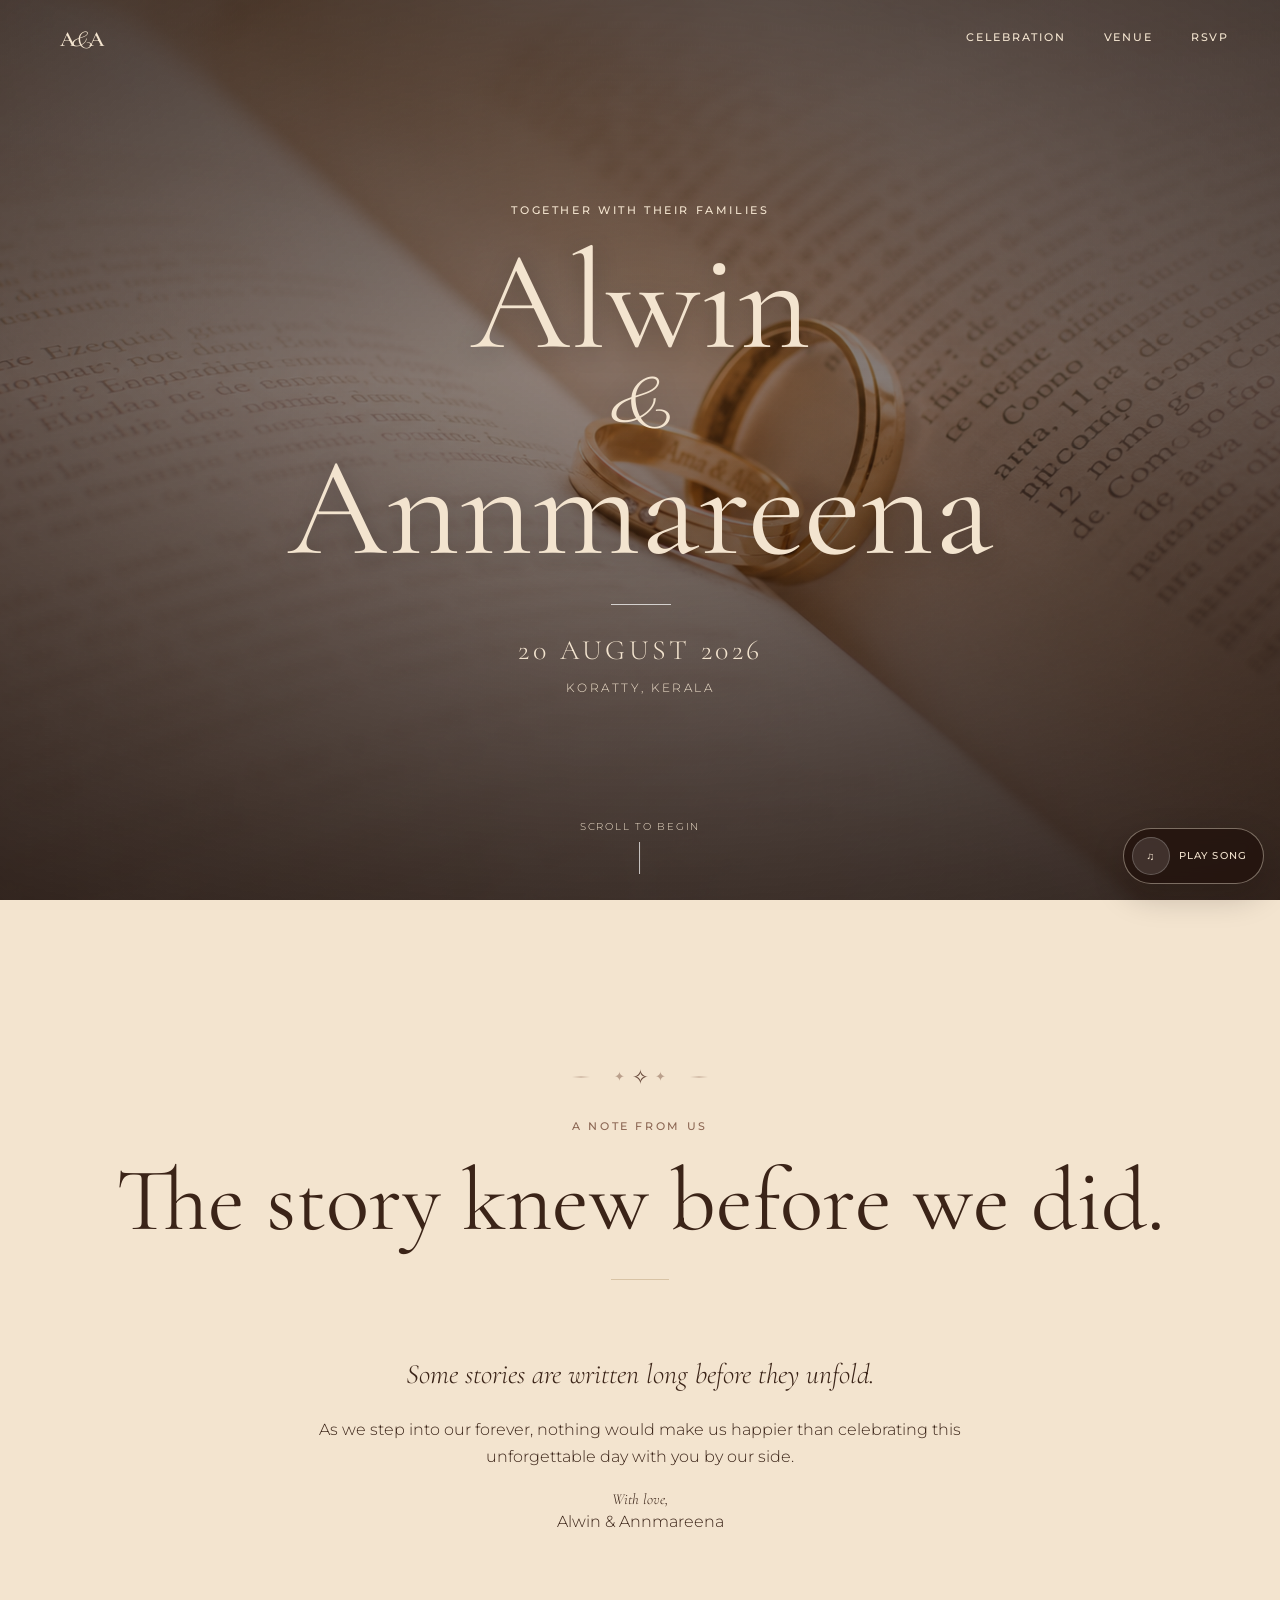
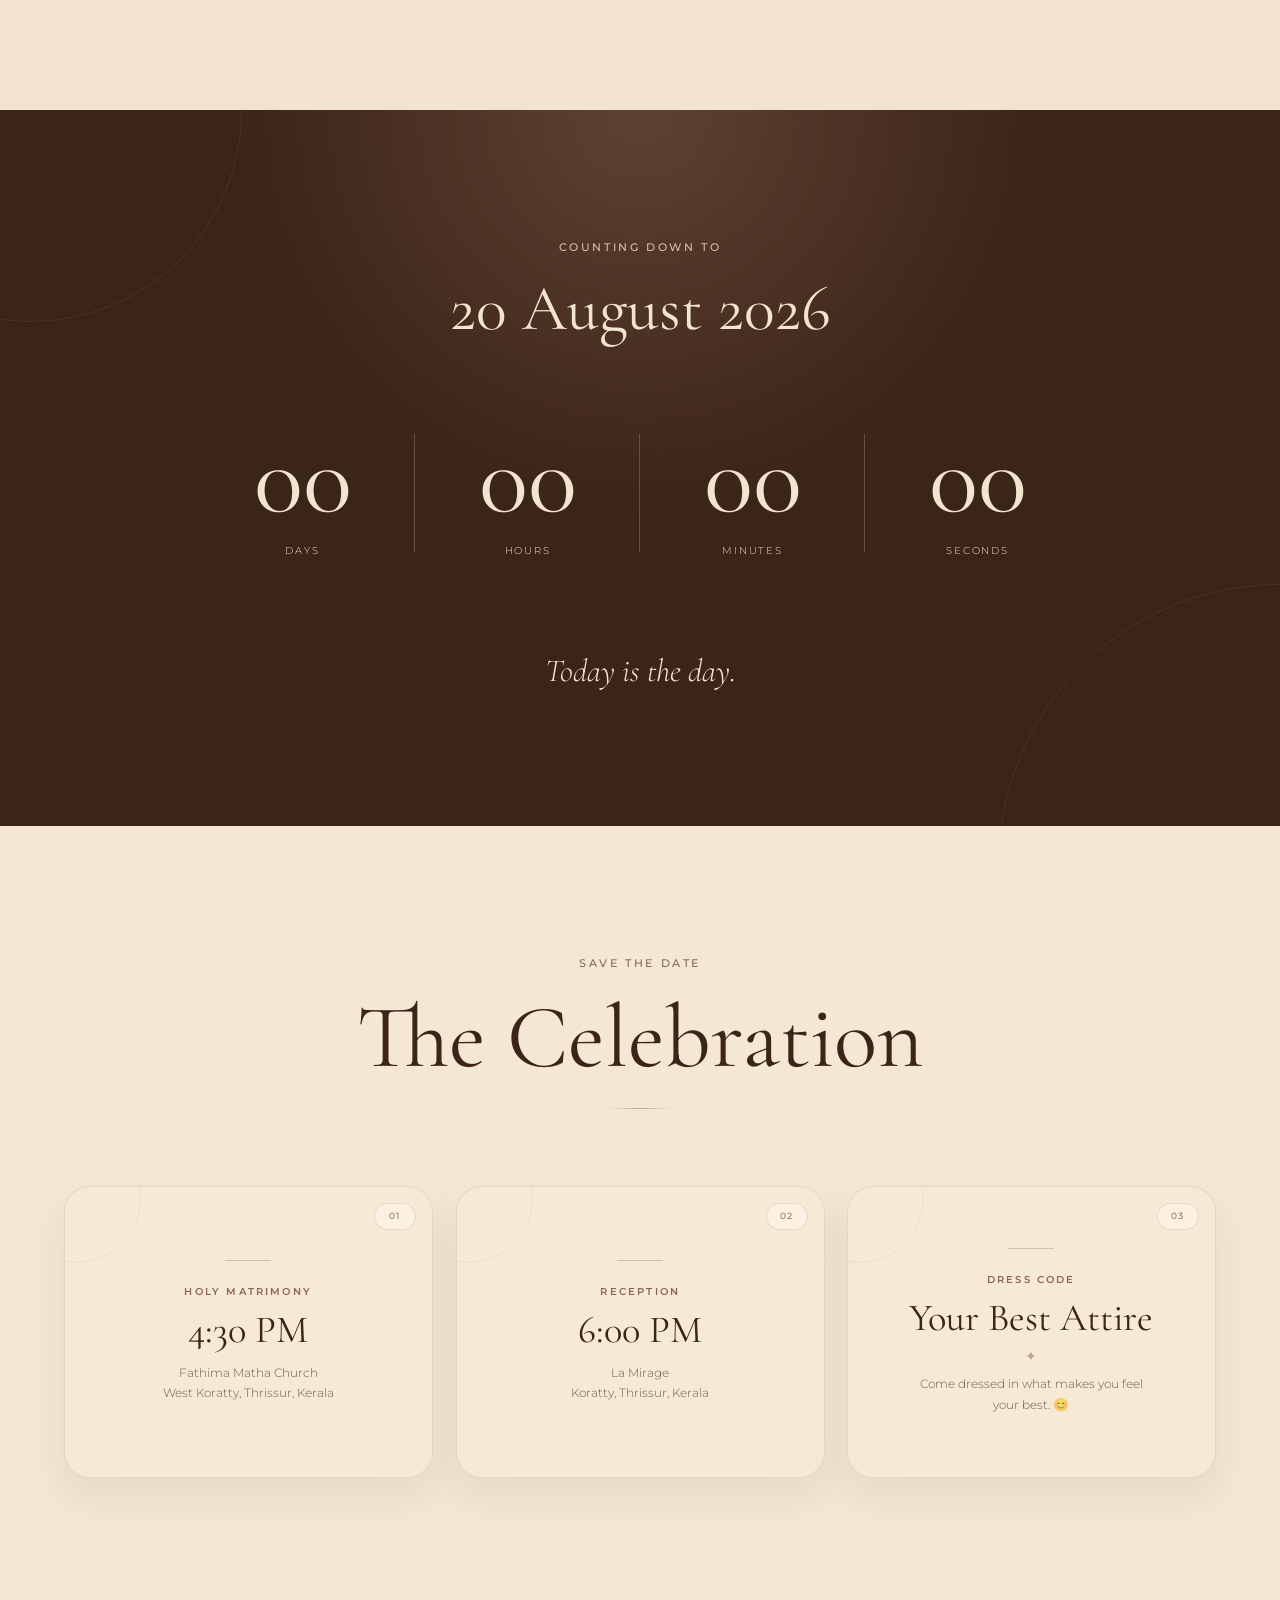
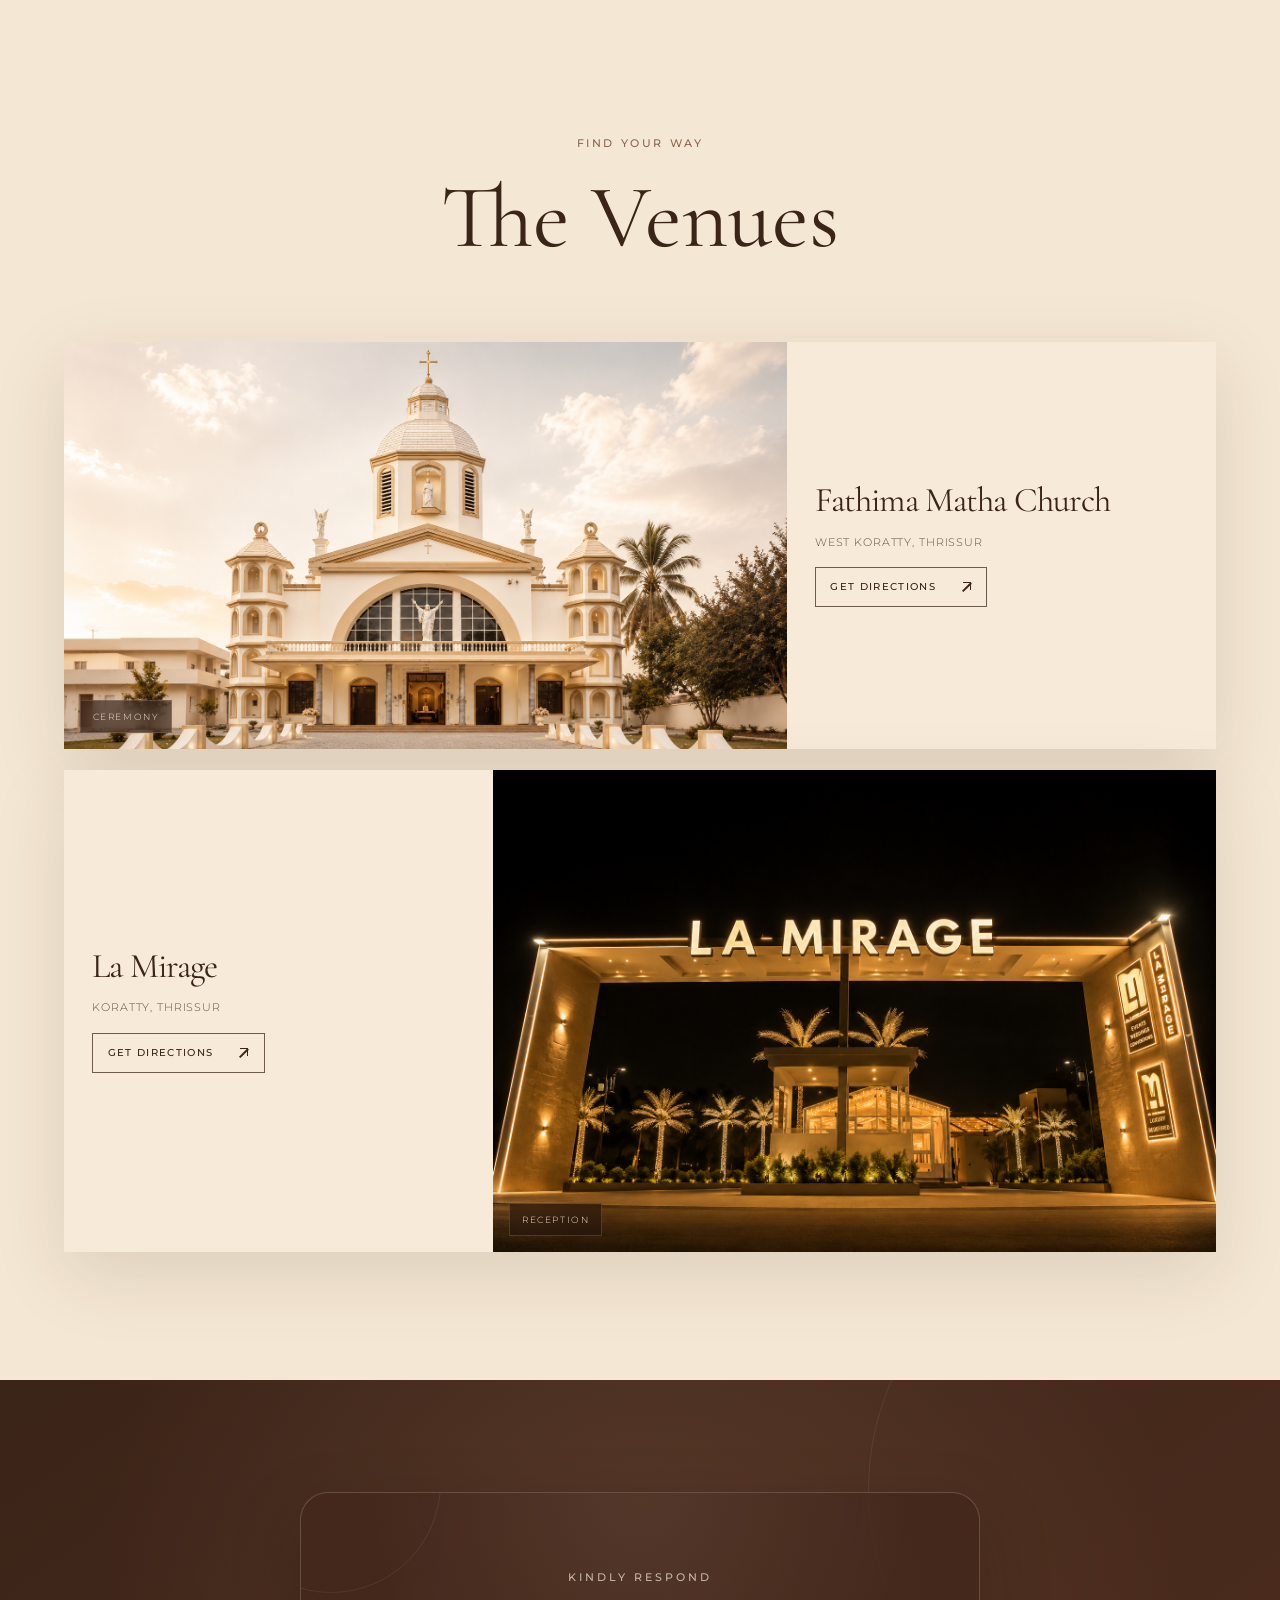
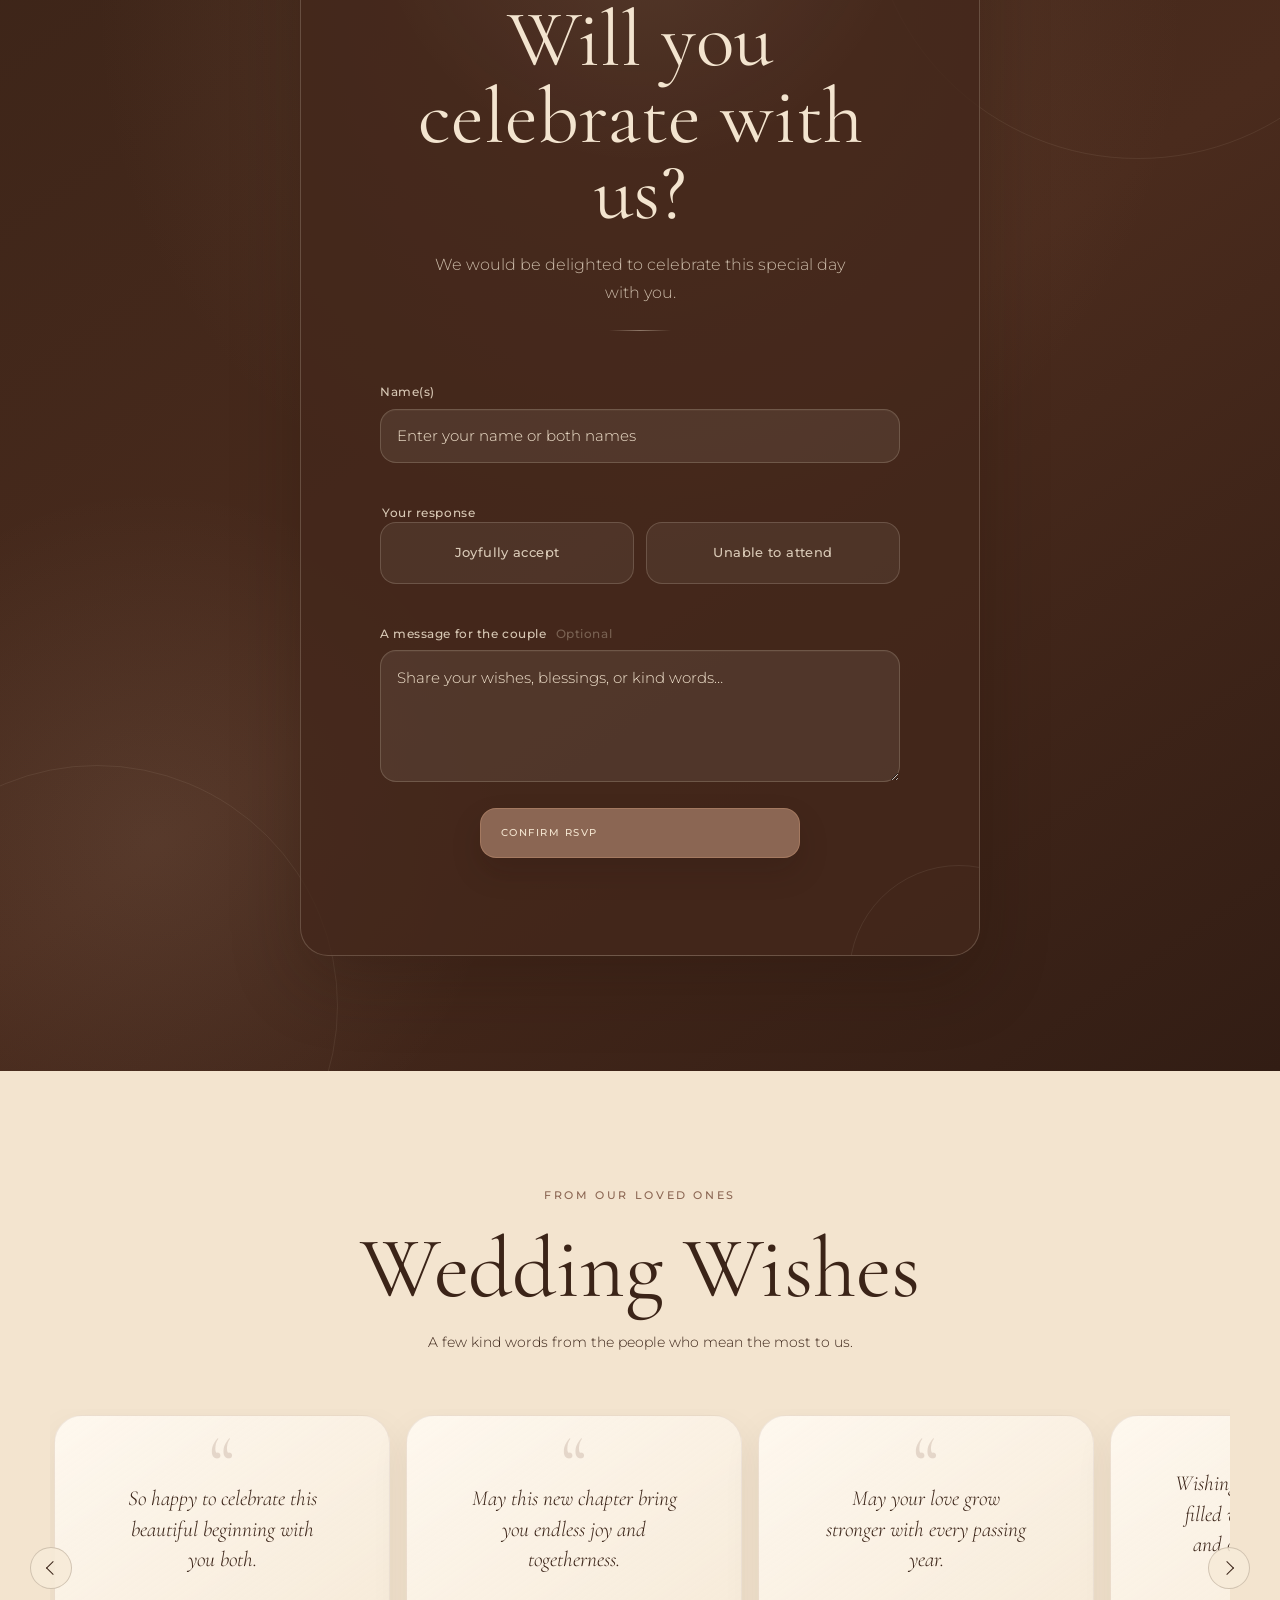
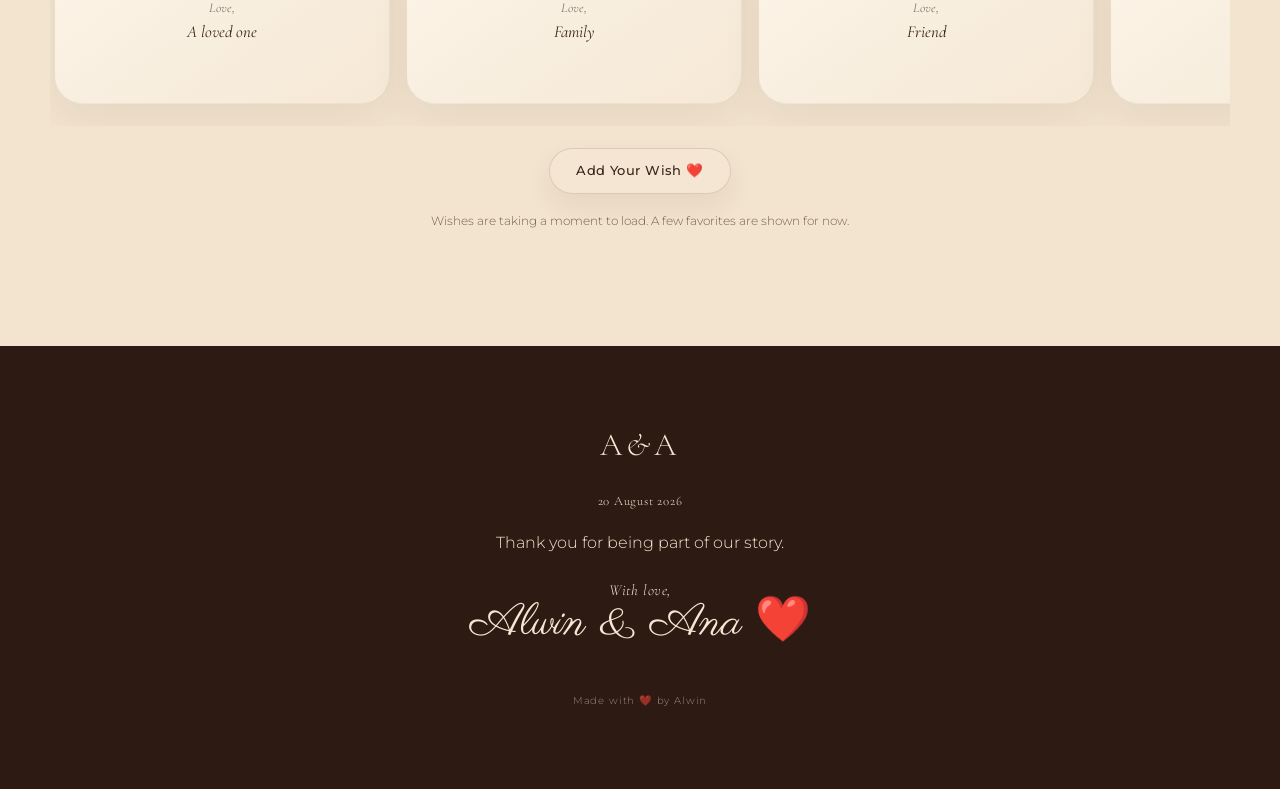
==== commit 134e7263: "Add secondary wishes CTA" ====
--- a/index.html
+++ b/index.html
@@ -11,9 +11,14 @@
   <meta property="og:description" content="The story knew before we did. Join us as we celebrate our wedding day.">
   <meta property="og:type" content="website">
   <meta property="og:url" content="https://alwinannmareena.com/">
-  <meta property="og:image" content="https://alwinannmareena.com/assets/images/rings-hero.webp">
+  <meta property="og:image" content="https://alwinannmareena.com/assets/images/og-preview.jpg">
+  <meta property="og:image:secure_url" content="https://alwinannmareena.com/assets/images/og-preview.jpg">
+  <meta property="og:image:type" content="image/jpeg">
   <meta property="og:image:alt" content="Wedding rings for Alwin and Annmareena">
+  <meta property="og:image:width" content="1200">
+  <meta property="og:image:height" content="630">
   <meta name="twitter:card" content="summary_large_image">
+  <meta name="twitter:image" content="https://alwinannmareena.com/assets/images/og-preview.jpg">
   <link rel="canonical" href="https://alwinannmareena.com/">
   <link rel="icon" href="favicon.svg" type="image/svg+xml">
   <link rel="apple-touch-icon" href="assets/images/rings-hero.jpg">
@@ -266,6 +271,8 @@
         </button>
       </div>
 
+      <button class="wishes-secondary-cta" type="button">Add Your Wish ❤️</button>
+
       <p class="wishes-fallback" id="wishesFallback" hidden>
         Wishes are taking a moment to load. A few favorites are shown for now.
       </p>
--- a/styles.css
+++ b/styles.css
@@ -2423,6 +2423,50 @@
     0 16px 38px rgba(59,36,24,.07);
 }
 
+.wishes-secondary-cta {
+  min-height: 46px;
+  width: fit-content;
+  max-width: min(100%, 280px);
+  margin: 1.35rem auto 0;
+  padding: .78rem 1.65rem;
+  display: flex;
+  align-items: center;
+  justify-content: center;
+  box-sizing: border-box;
+  border: 1px solid rgba(139,102,83,.22);
+  border-radius: 999px;
+  color: var(--espresso);
+  background: rgba(244,231,211,.72);
+  box-shadow: 0 12px 28px rgba(59,36,24,.075);
+  cursor: pointer;
+  font: 500 .84rem/1 var(--sans);
+  letter-spacing: .03em;
+  opacity: 0;
+  transform: translateY(10px);
+  transition:
+    opacity .48s ease,
+    transform .48s cubic-bezier(.22,.61,.36,1),
+    background .26s ease,
+    border-color .26s ease,
+    box-shadow .26s ease;
+}
+
+.wishes-secondary-cta.is-visible {
+  opacity: 1;
+  transform: translateY(0);
+}
+
+.wishes-secondary-cta:focus {
+  outline: none;
+}
+
+.wishes-secondary-cta:focus-visible {
+  border-color: rgba(139,102,83,.5);
+  box-shadow:
+    0 0 0 3px rgba(139,102,83,.18),
+    0 12px 28px rgba(59,36,24,.075);
+}
+
 @media (hover: hover) and (pointer: fine) {
   .wish-card {
     transition: opacity .55s ease, transform .25s ease, box-shadow .25s ease, border-color .25s ease;
@@ -2432,6 +2476,26 @@
     border-color: rgba(139,102,83,.18);
     box-shadow: 0 20px 46px rgba(59,36,24,.1);
     transform: translateY(-4px);
+  }
+
+  .wishes-secondary-cta:hover {
+    border-color: rgba(139,102,83,.3);
+    background: rgba(244,231,211,.86);
+    box-shadow: 0 15px 34px rgba(59,36,24,.105);
+    transform: translateY(-2px);
+  }
+
+  .wishes-secondary-cta:active {
+    box-shadow: 0 9px 20px rgba(59,36,24,.08);
+    transform: translateY(0);
+  }
+}
+
+@media (prefers-reduced-motion: reduce) {
+  .wishes-secondary-cta {
+    opacity: 1;
+    transform: none;
+    transition: none;
   }
 }
 
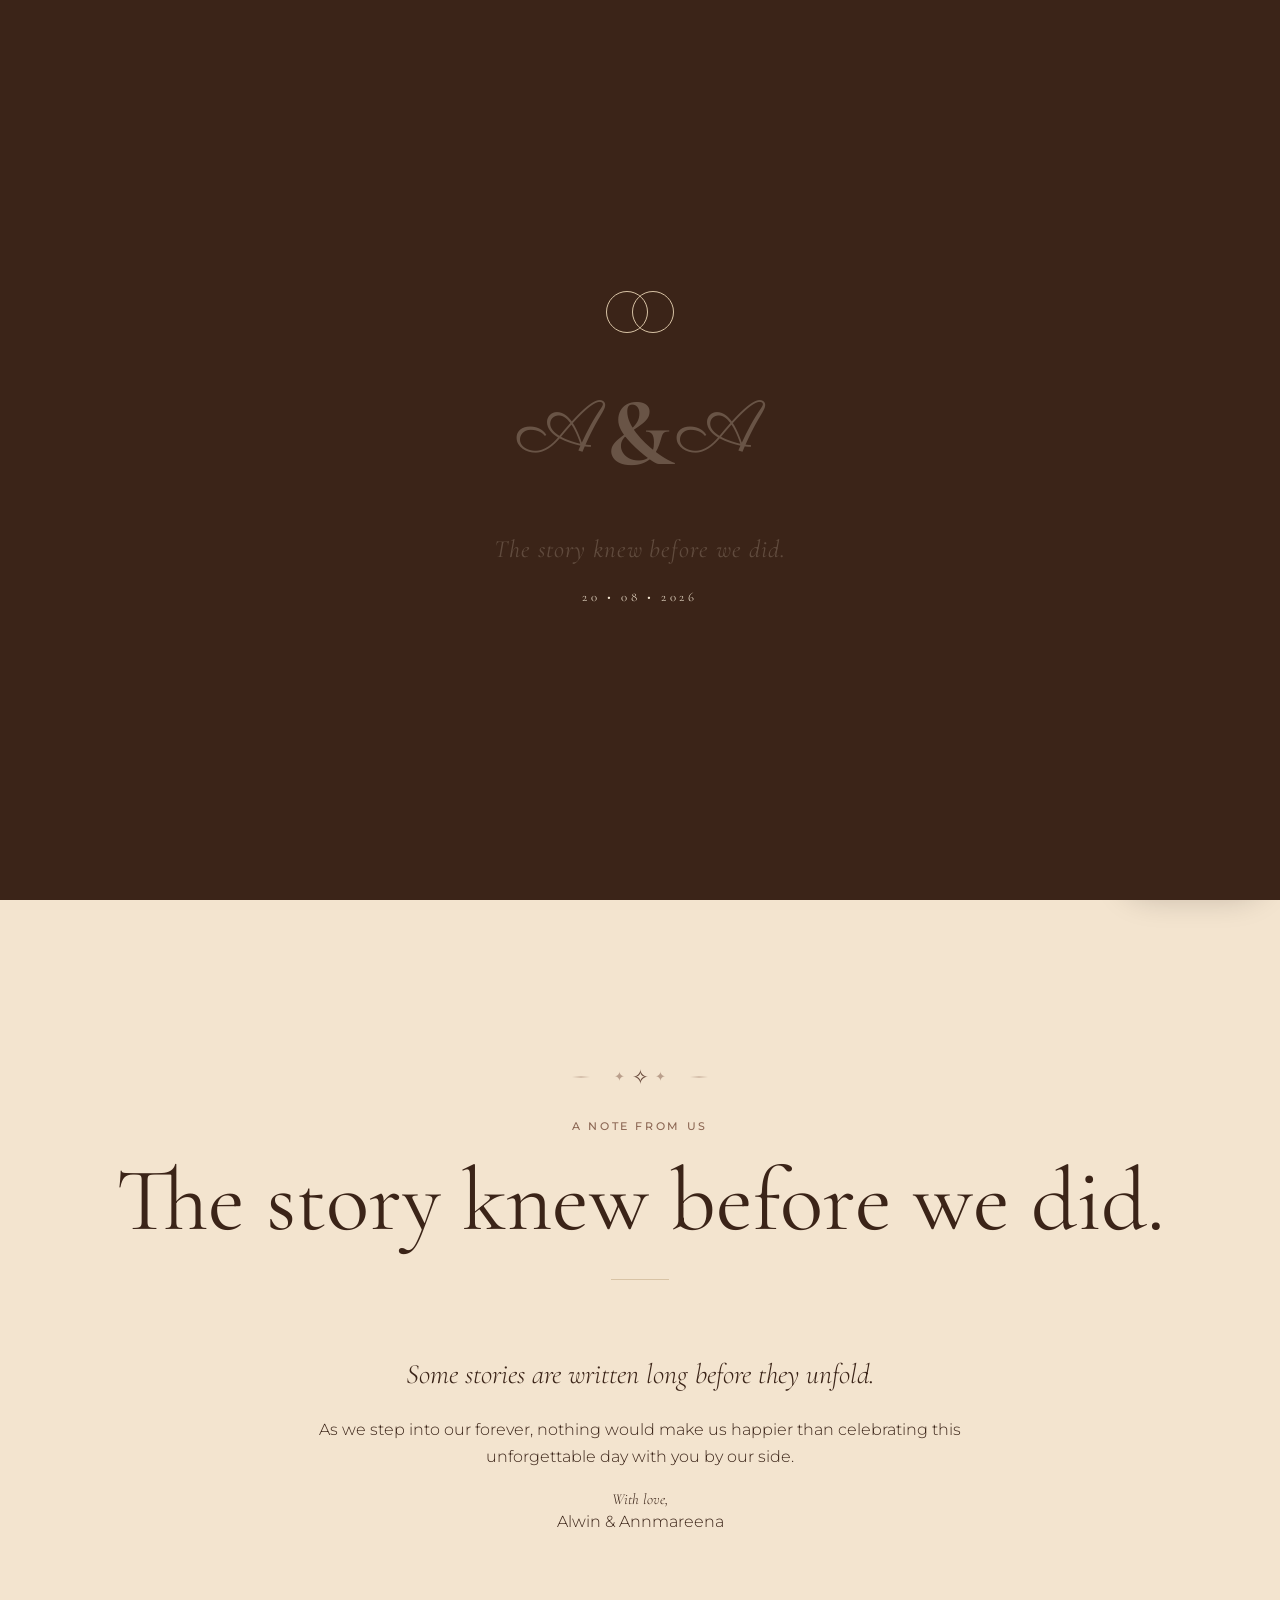
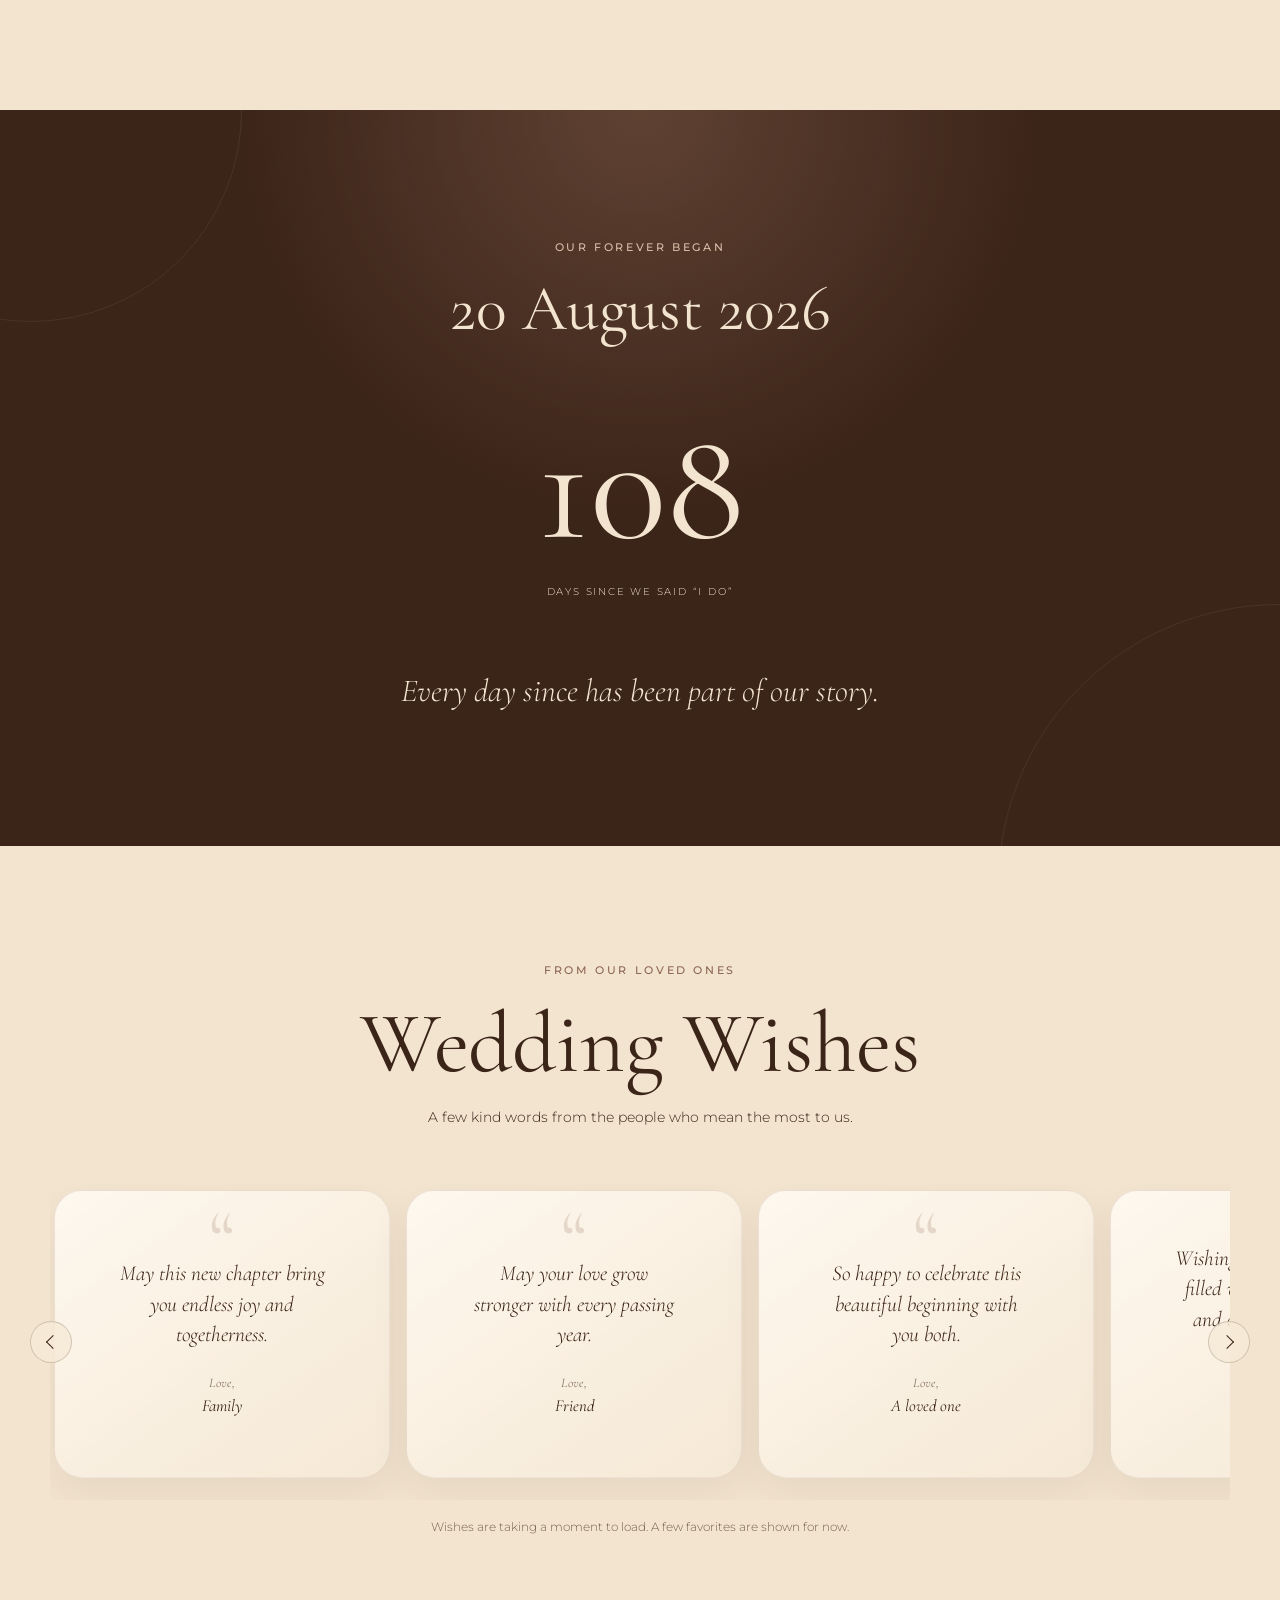
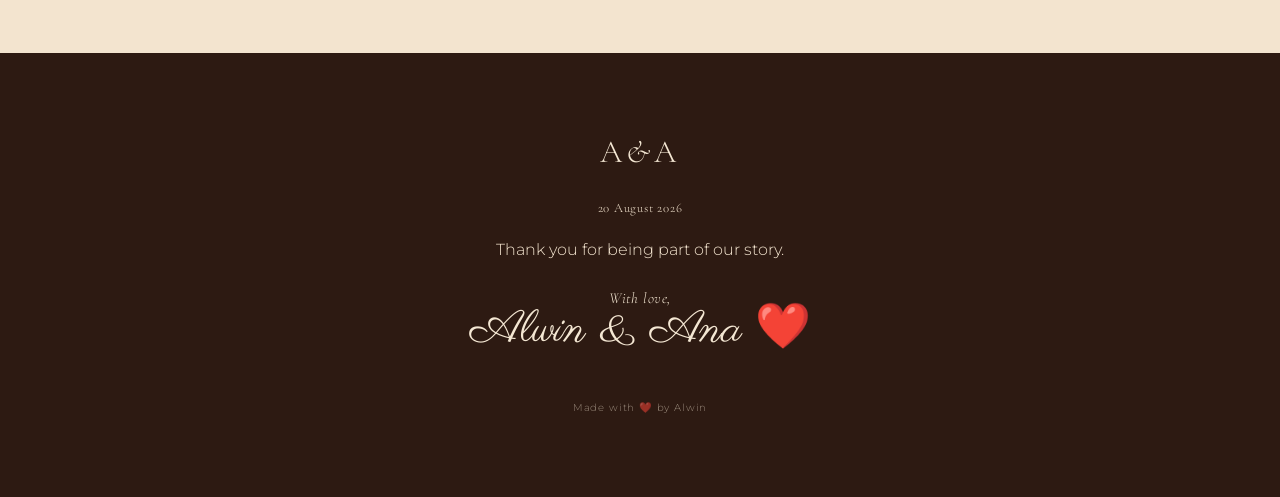
==== commit 3968c93f: "Convert wedding site to anniversary page" ====
--- a/index.html
+++ b/index.html
@@ -41,9 +41,7 @@
   <header class="site-header" id="siteHeader">
     <a class="monogram" href="#home" aria-label="Back to top"><span>A</span><i>&</i><span>A</span></a>
     <nav aria-label="Main navigation">
-      <a href="#celebration">Celebration</a>
-      <a href="#venue">Venue</a>
-      <a href="#rsvp">RSVP</a>
+      <a href="#wishes">Wishes</a>
     </nav>
   </header>
 
@@ -90,143 +88,16 @@
       <p class="signature"><span>With love,</span> Alwin &amp; Annmareena</p>
     </section>
 
-    <section class="countdown-section reveal" aria-labelledby="countdownTitle">
-      <p class="section-kicker">Counting down to</p>
-      <h2 id="countdownTitle">20 August 2026</h2>
-      <div class="countdown" data-wedding-time="2026-08-20T16:30:00+05:30" role="timer" aria-live="polite">
-        <div><strong id="days">00</strong><span>Days</span></div>
-        <div><strong id="hours">00</strong><span>Hours</span></div>
-        <div><strong id="minutes">00</strong><span>Minutes</span></div>
-        <div><strong id="seconds">00</strong><span>Seconds</span></div>
-      </div>
-      <p class="countdown-note">The celebration wouldn’t be complete without you.</p>
-    </section>
-
-    <section class="celebration-section" id="celebration">
-      <div class="section-heading reveal">
-        <p class="section-kicker">Save the date</p>
-        <h2>The Celebration</h2>
-      </div>
-
-      <div class="details-grid">
-        <article class="detail-card reveal">
-          <span class="detail-card__number">01</span>
-          <p class="detail-card__type">Holy Matrimony</p>
-          <h3>4:30 PM</h3>
-          <p>Fathima Matha Church<br>West Koratty, Thrissur, Kerala</p>
-        </article>
-
-        <article class="detail-card reveal">
-          <span class="detail-card__number">02</span>
-          <p class="detail-card__type">Reception</p>
-          <h3>6:00 PM</h3>
-          <p>La Mirage<br>Koratty, Thrissur, Kerala</p>
-        </article>
-
-        <article class="detail-card reveal">
-          <span class="detail-card__number">03</span>
-          <p class="detail-card__type">Dress Code</p>
-          <h3>Your Best Attire</h3>
-          <p>Come dressed in what makes you feel your best. 😊</p>
-        </article>
-      </div>
-    </section>
-
-    <section class="venue-section" id="venue">
-      <div class="section-heading reveal">
-        <p class="section-kicker">Find your way</p>
-        <h2>The Venues</h2>
-      </div>
-
-      <div class="venue-list">
-        <article class="venue-card reveal">
-          <div class="venue-card__image">
-            <img src="assets/images/church-new.png" alt="Fathima Matha Church exterior" loading="lazy">
-            <span class="venue-card__tag">Ceremony</span>
-          </div>
-          <div class="venue-card__content">
-            <p class="section-kicker">Ceremony</p>
-            <h3 class="venue-name venue-name--church">Fathima Matha Church</h3>
-            <p class="venue-address">West Koratty, Thrissur</p>
-            <a class="button" href="https://maps.app.goo.gl/mVEn6FETac7NuXJQ6" target="_blank" rel="noopener noreferrer"><span>Get Directions</span><b aria-hidden="true"></b></a>
-          </div>
-        </article>
-
-        <article class="venue-card venue-card--reverse reveal">
-          <div class="venue-card__image">
-            <img src="assets/images/la-mirage-new.png" alt="La Mirage reception venue" loading="lazy">
-            <span class="venue-card__tag">Reception</span>
-          </div>
-          <div class="venue-card__content">
-            <p class="section-kicker">Reception</p>
-            <h3 class="venue-name venue-name--reception">La Mirage</h3>
-            <p class="venue-address">Koratty, Thrissur</p>
-            <a class="button" href="https://maps.app.goo.gl/AKp7GL7sriovNhSv9" target="_blank" rel="noopener noreferrer"><span>Get Directions</span><b aria-hidden="true"></b></a>
-          </div>
-        </article>
-      </div>
-    </section>
-
-    <section class="rsvp-section" id="rsvp">
-      <div class="rsvp-card reveal">
-        <div class="rsvp-card__ring rsvp-card__ring--one"></div>
-        <div class="rsvp-card__ring rsvp-card__ring--two"></div>
-
-        <div class="rsvp-card__intro">
-          <p class="section-kicker">Kindly respond</p>
-          <h2>Will you celebrate with us?</h2>
-          <p>We would be delighted to celebrate this special day with you.</p>
-        </div>
-
-        <form class="rsvp-form" id="rsvpForm" novalidate>
-          <div class="form-field">
-            <label for="guestNames">Name(s)</label>
-            <input id="guestNames" name="names" type="text" autocomplete="name"
-                   placeholder="Enter your name or both names" required>
-            <small class="field-error" data-error-for="guestNames"></small>
-          </div>
-
-          <fieldset class="form-field attendance-field">
-            <legend>Your response</legend>
-            <div class="attendance-options">
-              <label>
-                <input type="radio" name="attendance" value="Joyfully accept" required>
-                <span>Joyfully accept</span>
-              </label>
-              <label>
-                <input type="radio" name="attendance" value="Unable to attend" required>
-                <span>Unable to attend</span>
-              </label>
-            </div>
-            <small class="field-error" data-error-for="attendance"></small>
-          </fieldset>
-
-          <div class="form-field">
-            <label for="guestMessage">A message for the couple <em>Optional</em></label>
-            <textarea id="guestMessage" name="message" rows="4"
-                      placeholder="Share your wishes, blessings, or kind words…"></textarea>
-          </div>
-
-          <button class="button button--light rsvp-submit" type="submit">
-            <span>Confirm RSVP</span><b aria-hidden="true"></b>
-          </button>
-
-          <div class="form-status" id="formStatus" role="status" aria-live="polite"></div>
-        </form>
-
-        <div class="rsvp-success-panel" id="rsvpSuccessPanel" hidden aria-live="polite">
-          <div class="rsvp-success-panel__mark" aria-hidden="true">✓</div>
-          <p class="section-kicker">Response received</p>
-          <h2 id="rsvpSuccessTitle">Thank you!</h2>
-          <p id="rsvpSuccessMessage">We can’t wait to celebrate with you. ❤️</p>
-
-          <div class="calendar-actions" id="calendarActions">
-            <button class="button button--light calendar-button" id="addCalendarButton" type="button">
-              <span>Add to Calendar</span>
-            </button>
-          </div>
-        </div>
-      </div>
+    <section class="countdown-section reveal" aria-labelledby="marriageDaysTitle">
+      <p class="section-kicker">Our forever began</p>
+      <h2 id="marriageDaysTitle">20 August 2026</h2>
+      <div class="countdown countdown--marriage" data-marriage-date="2026-08-20" aria-live="polite">
+        <div>
+          <strong id="marriageDays">00</strong>
+          <span>Days Since We Said “I Do”</span>
+        </div>
+      </div>
+      <p class="countdown-note">Every day since has been part of our story.</p>
     </section>
 
     <section class="wishes-section reveal" id="wishes" aria-labelledby="wishesTitle">
@@ -258,12 +129,6 @@
             <p>May your love grow stronger with every passing year.</p>
             <footer><span>Love,</span> Friend</footer>
           </article>
-          <button class="wish-card wish-card--cta" id="openWishForm" type="button">
-            <b aria-hidden="true">+</b>
-            <span>Share Your Wishes</span>
-            <small>Your blessing will become part of our story.</small>
-            <em>Add Yours →</em>
-          </button>
         </div>
 
         <button class="wishes-nav wishes-nav--next" id="wishesNext" type="button" aria-label="Next wishes">
@@ -271,7 +136,7 @@
         </button>
       </div>
 
-      <button class="wishes-secondary-cta" type="button">Add Your Wish ❤️</button>
+      <button class="wishes-secondary-cta" type="button" hidden>Add Your Wish ❤️</button>
 
       <p class="wishes-fallback" id="wishesFallback" hidden>
         Wishes are taking a moment to load. A few favorites are shown for now.
--- a/styles.css
+++ b/styles.css
@@ -310,6 +310,27 @@
   display: grid;
   grid-template-columns: repeat(4, 1fr);
 }
+
+.countdown.countdown--marriage {
+  max-width: 620px;
+  grid-template-columns: 1fr;
+  margin-block: clamp(2rem, 5vw, 4rem);
+}
+
+.countdown.countdown--marriage div {
+  padding: 0;
+}
+
+.countdown.countdown--marriage strong {
+  font-size: clamp(5rem, 16vw, 10rem);
+}
+
+.countdown.countdown--marriage span {
+  max-width: 520px;
+  margin: 1.1rem auto 0;
+  line-height: 1.6;
+}
+
 .countdown div {
   position: relative;
   padding: .5rem;
@@ -2451,6 +2472,10 @@
     box-shadow .26s ease;
 }
 
+.wishes-secondary-cta[hidden] {
+  display: none;
+}
+
 .wishes-secondary-cta.is-visible {
   opacity: 1;
   transform: translateY(0);
